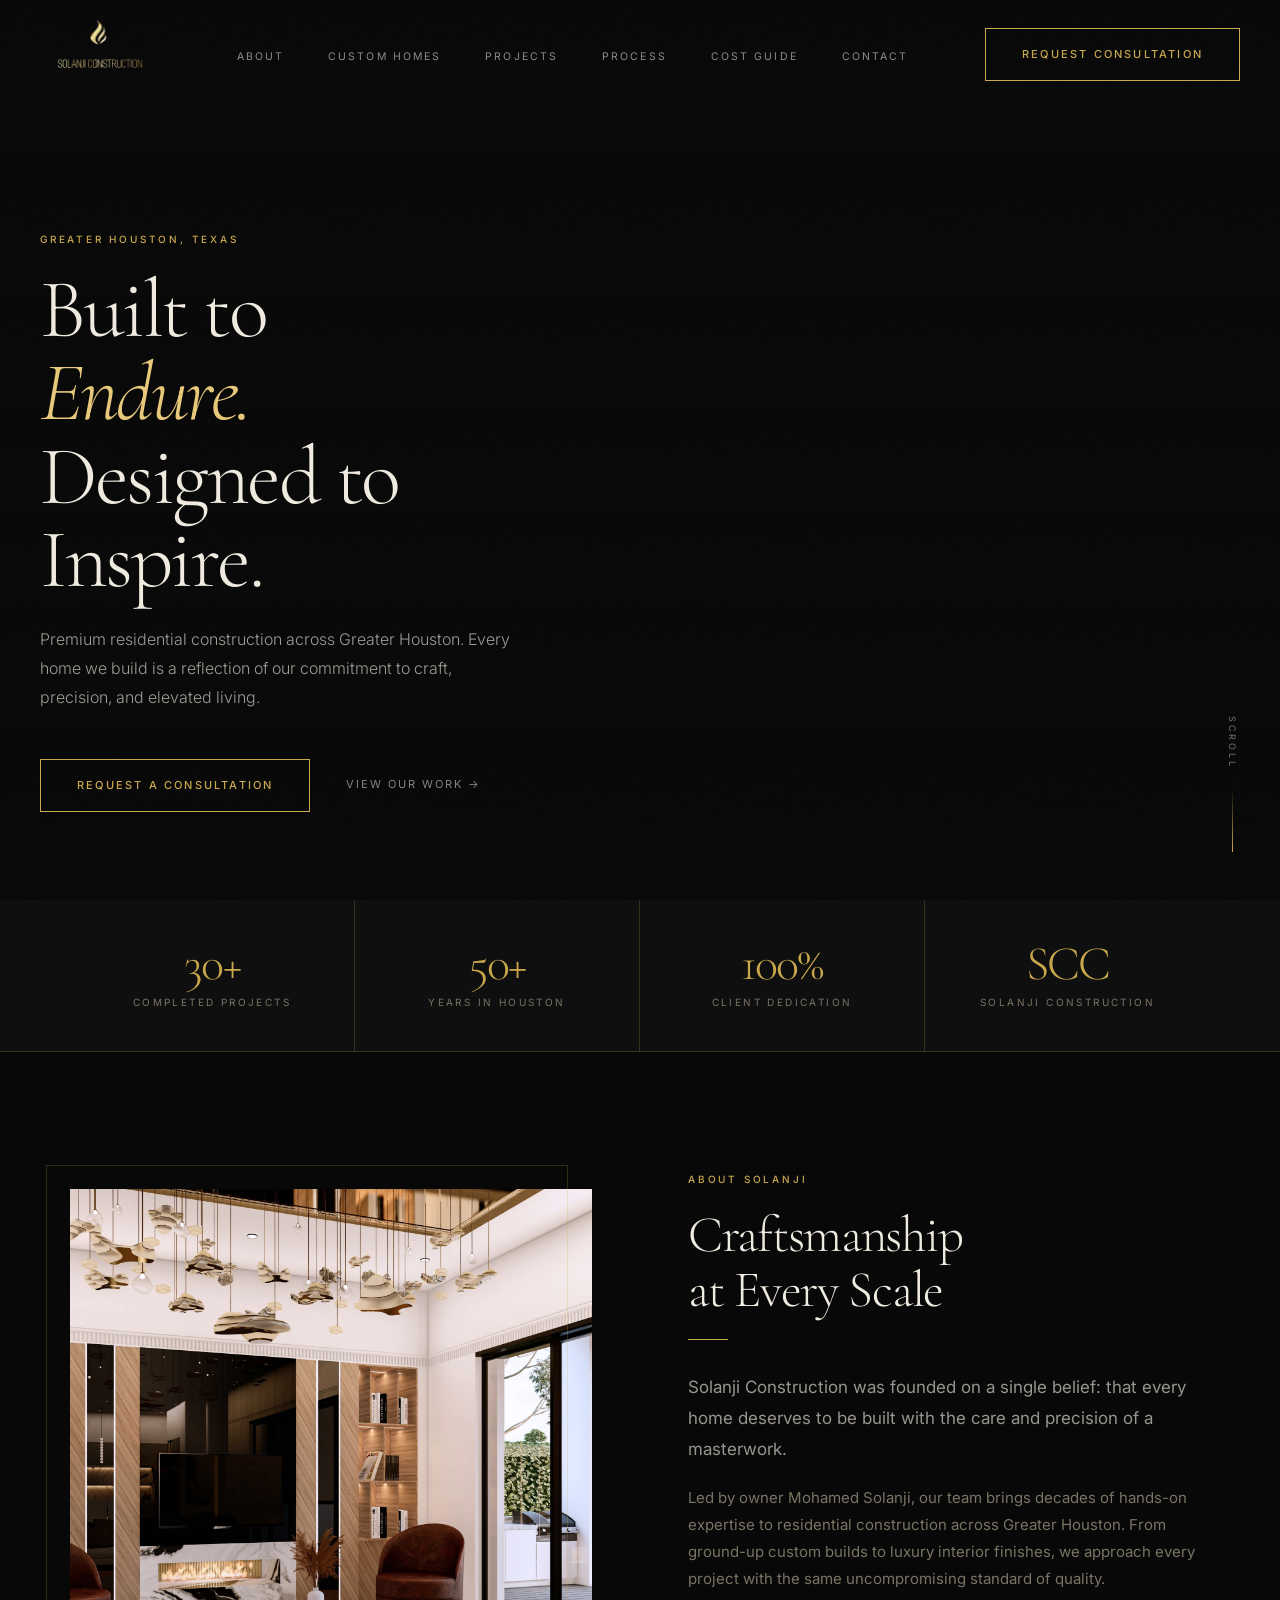
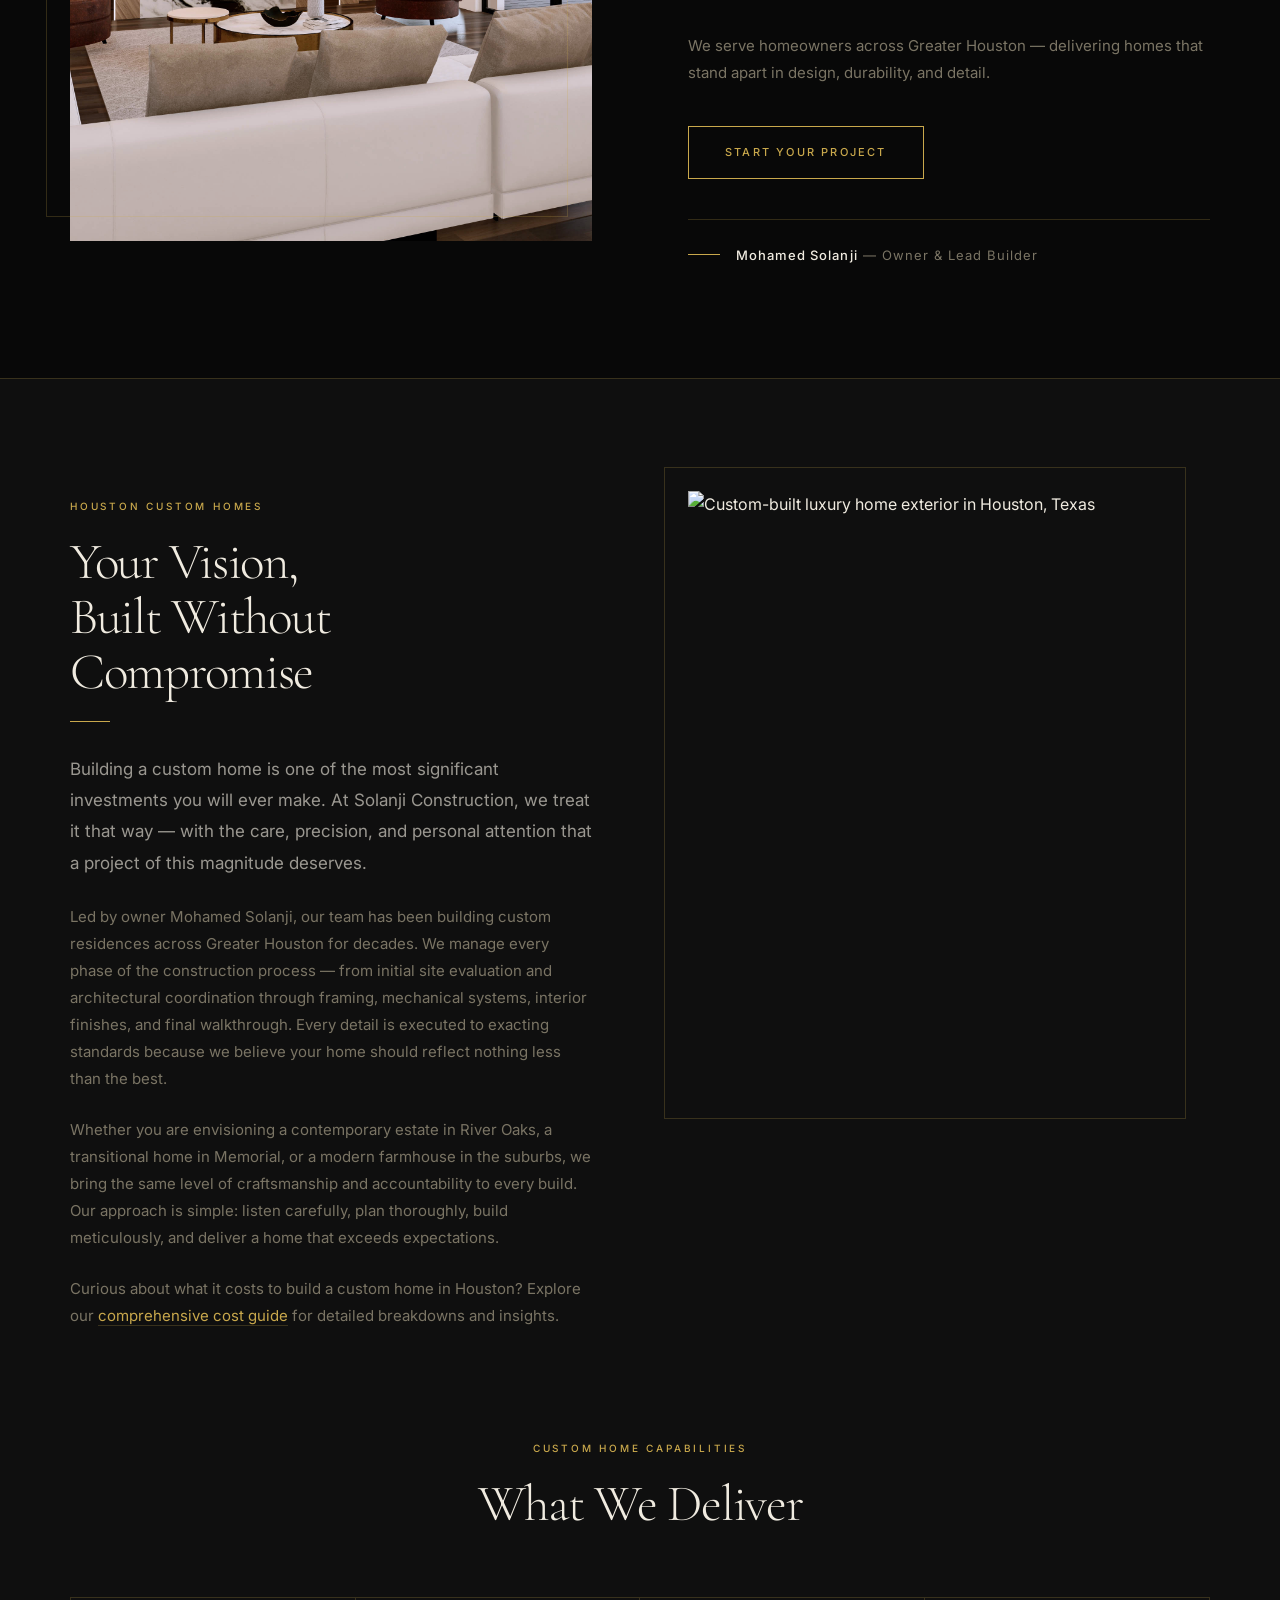
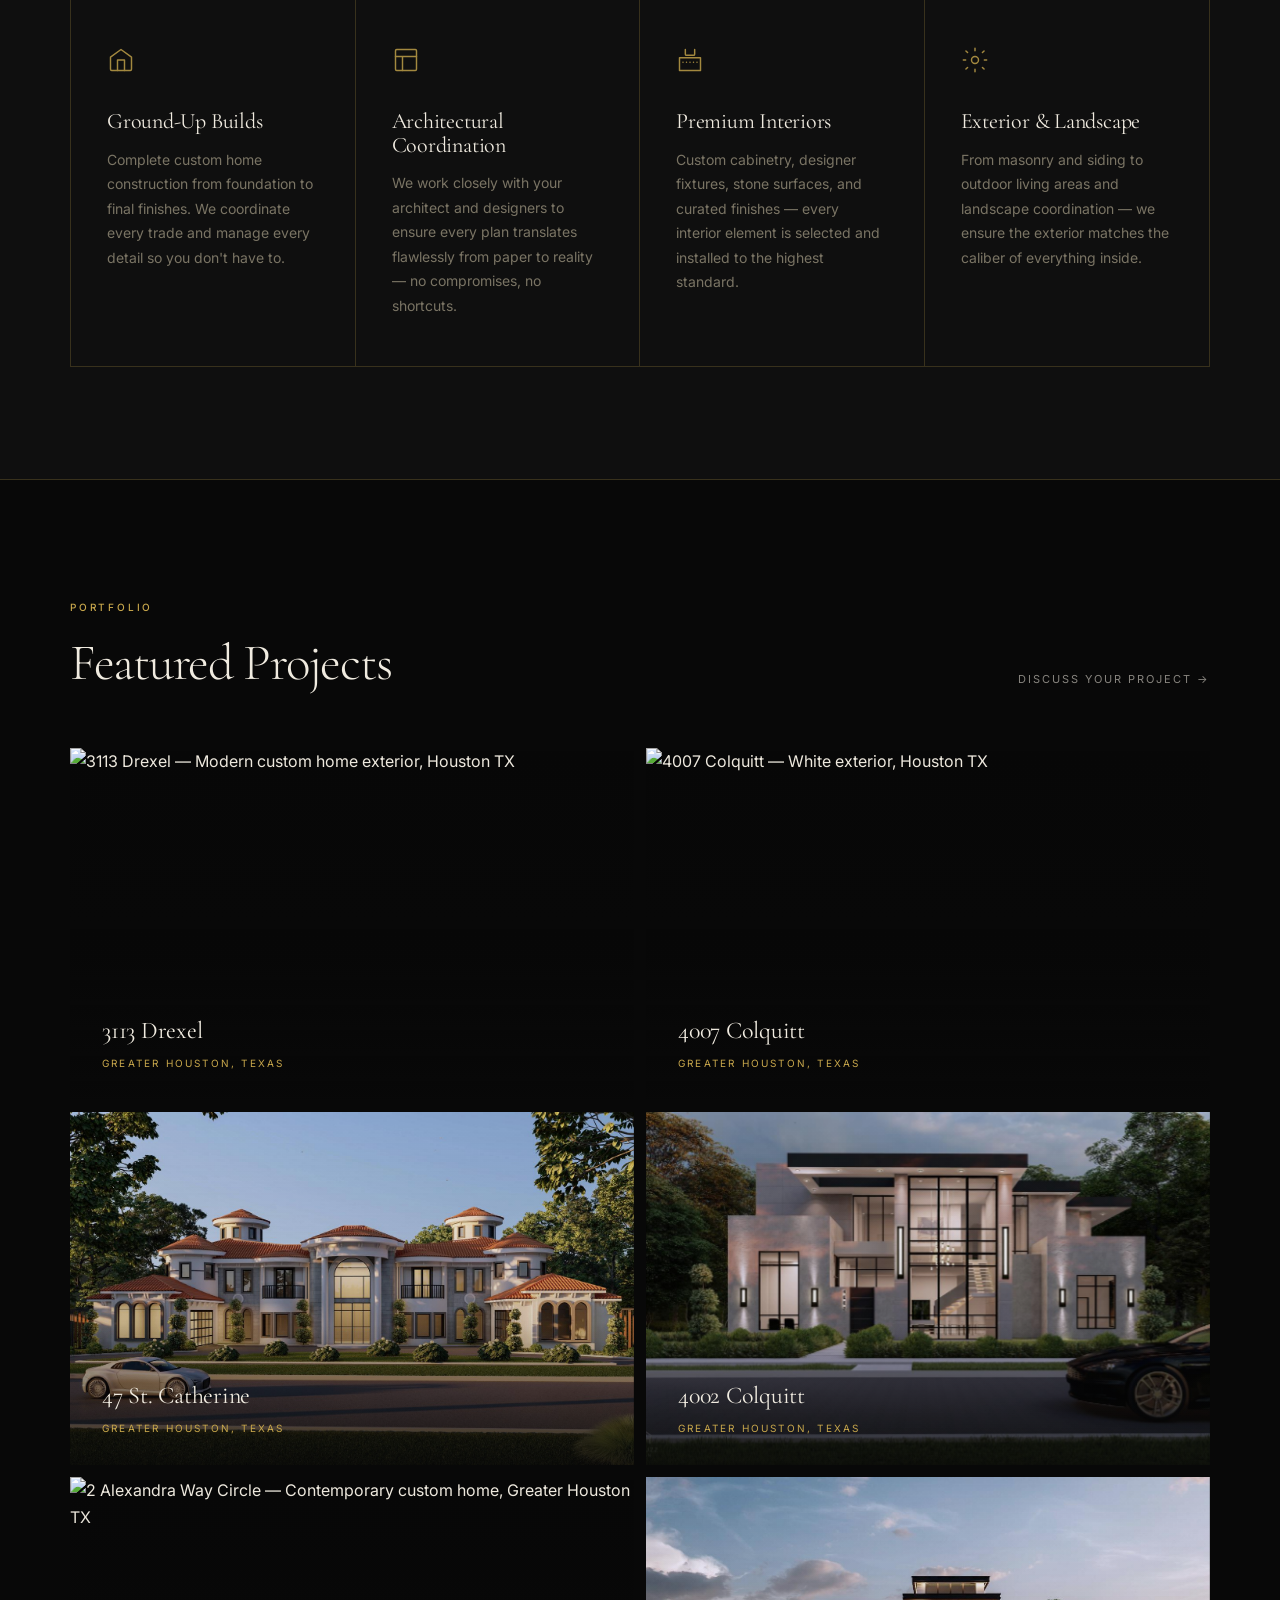
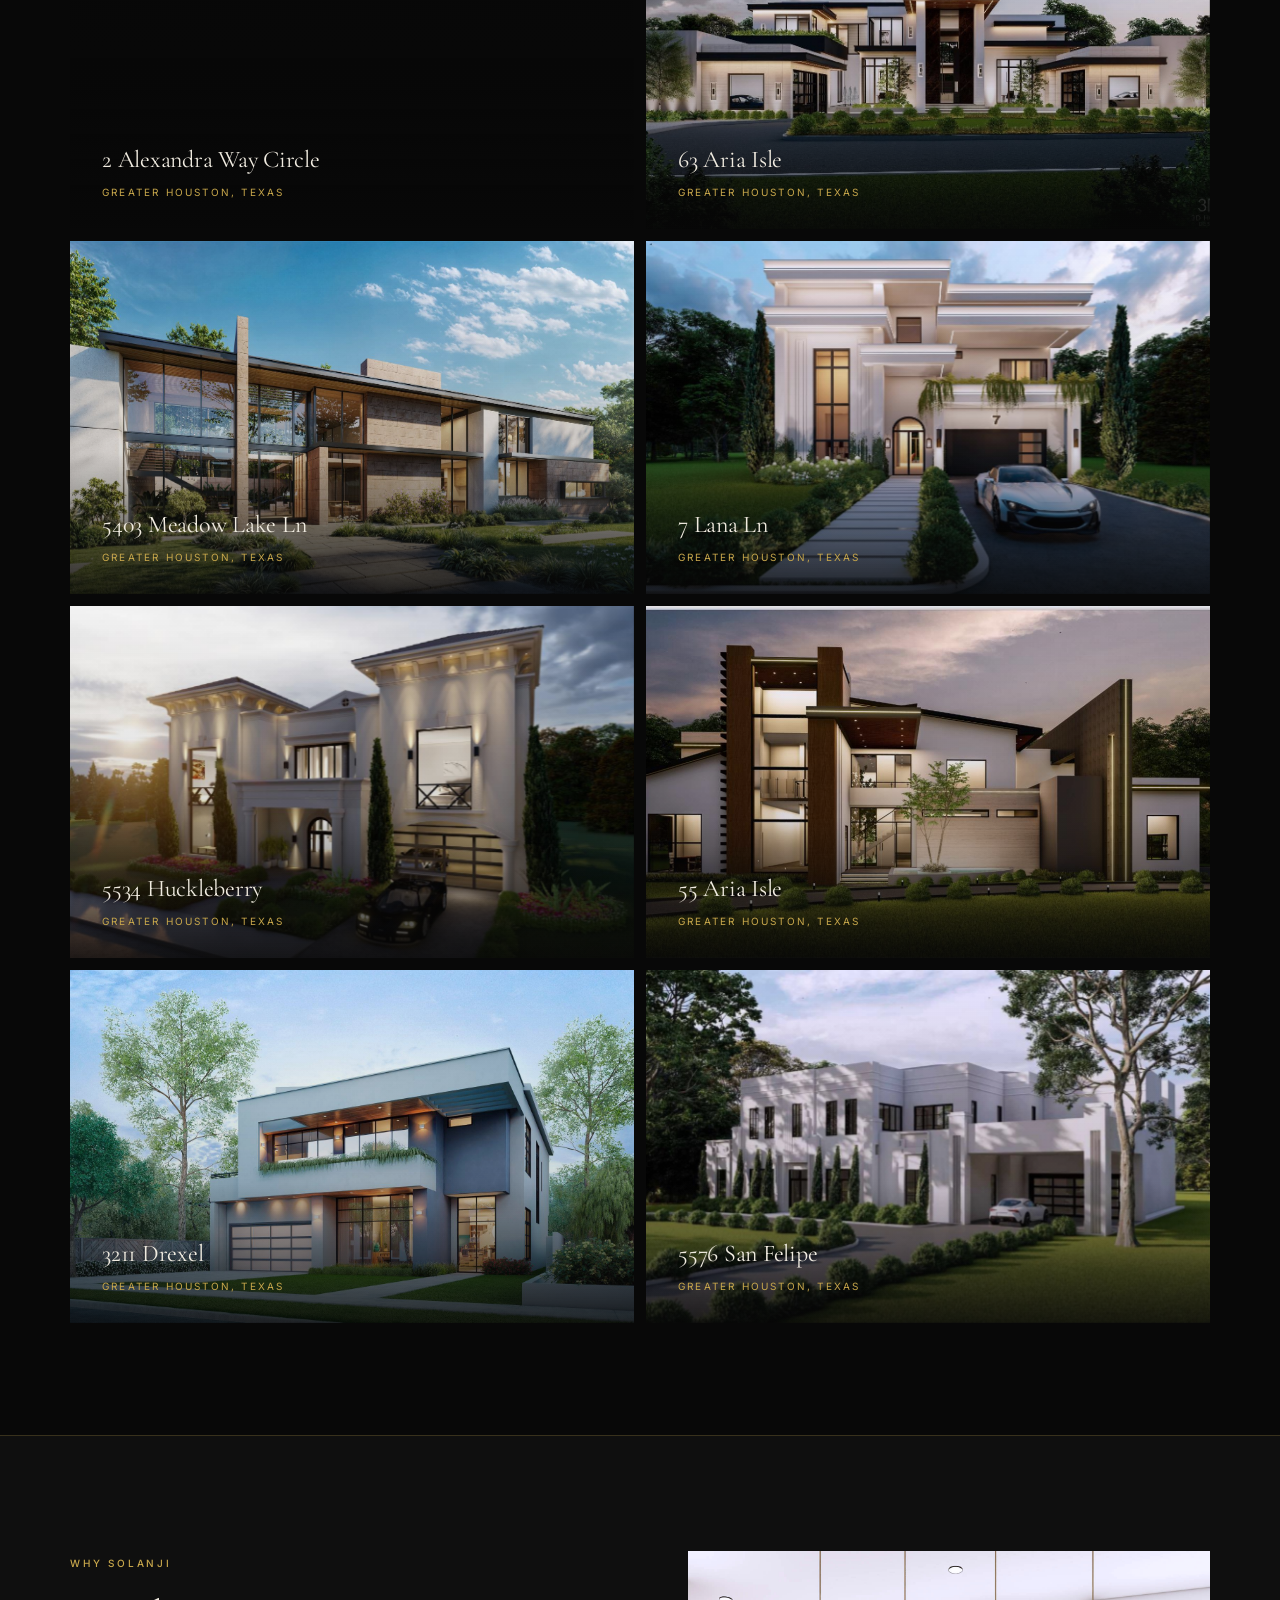
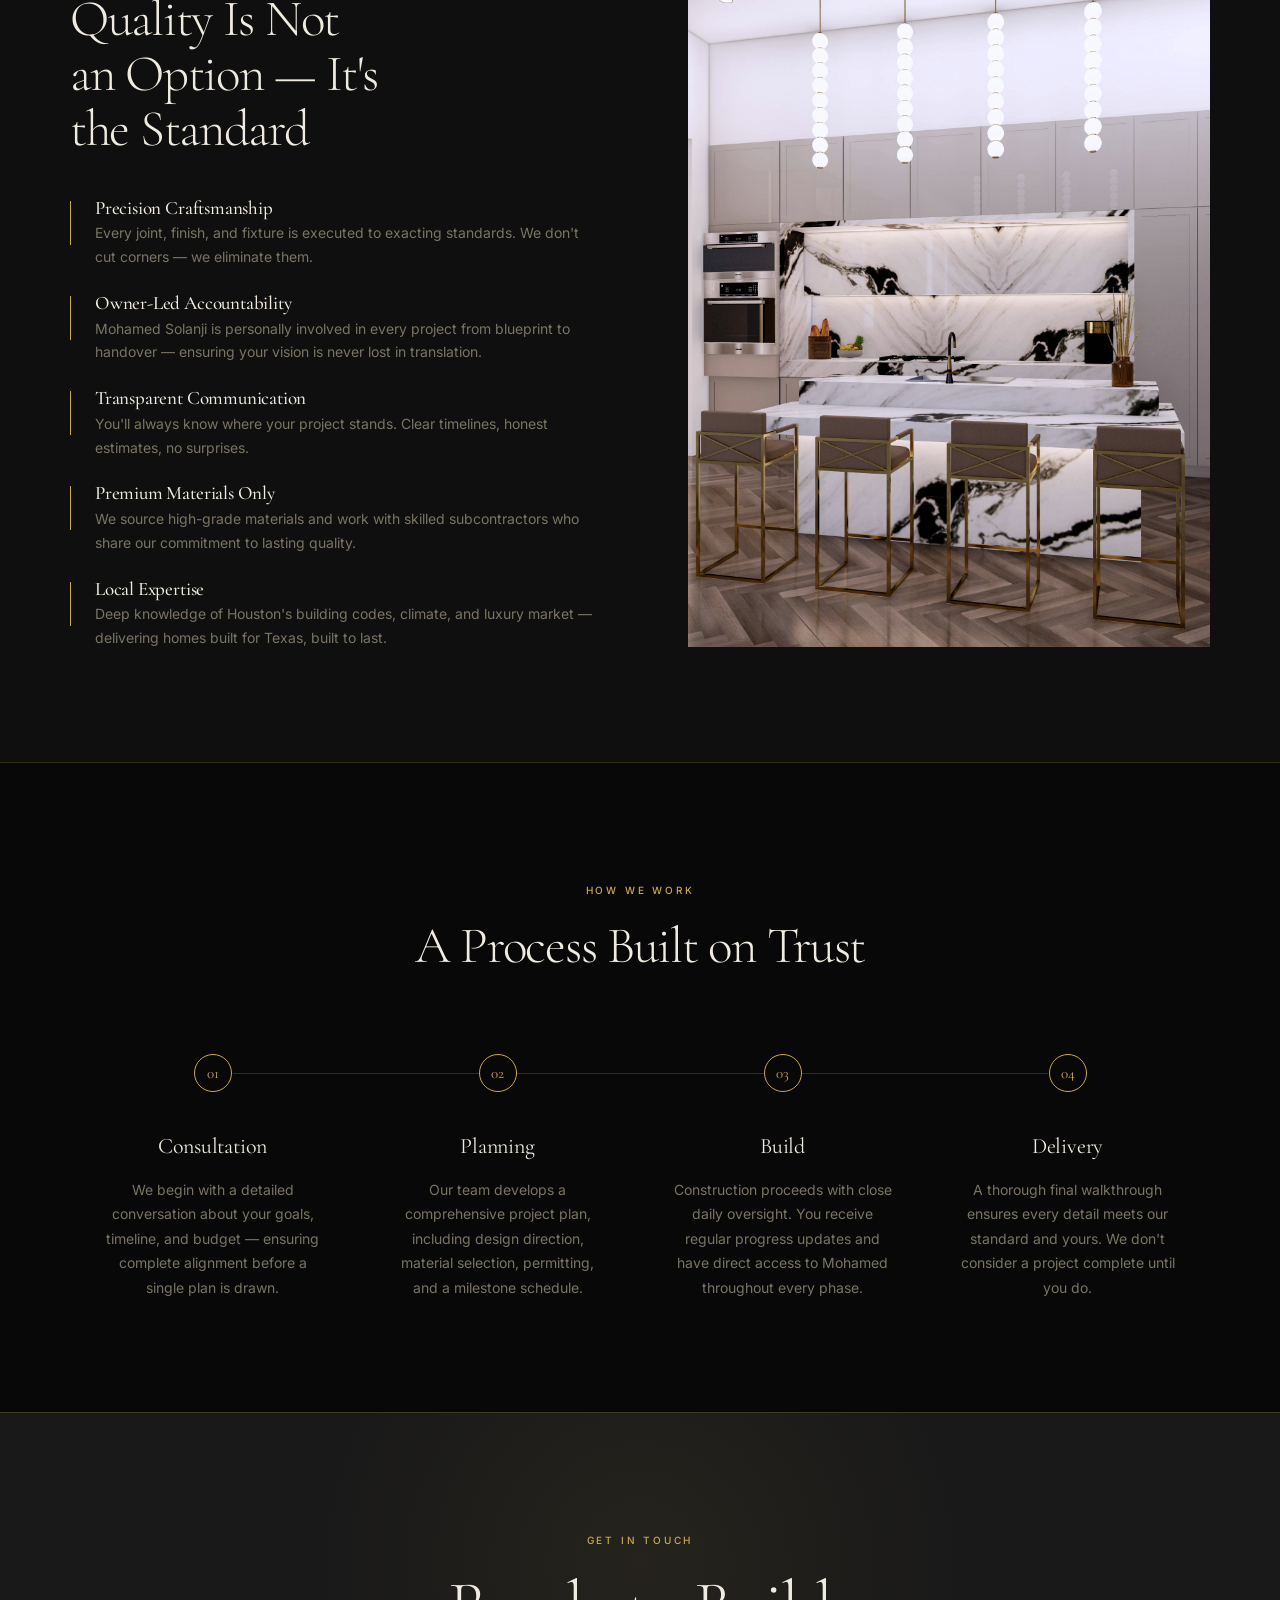
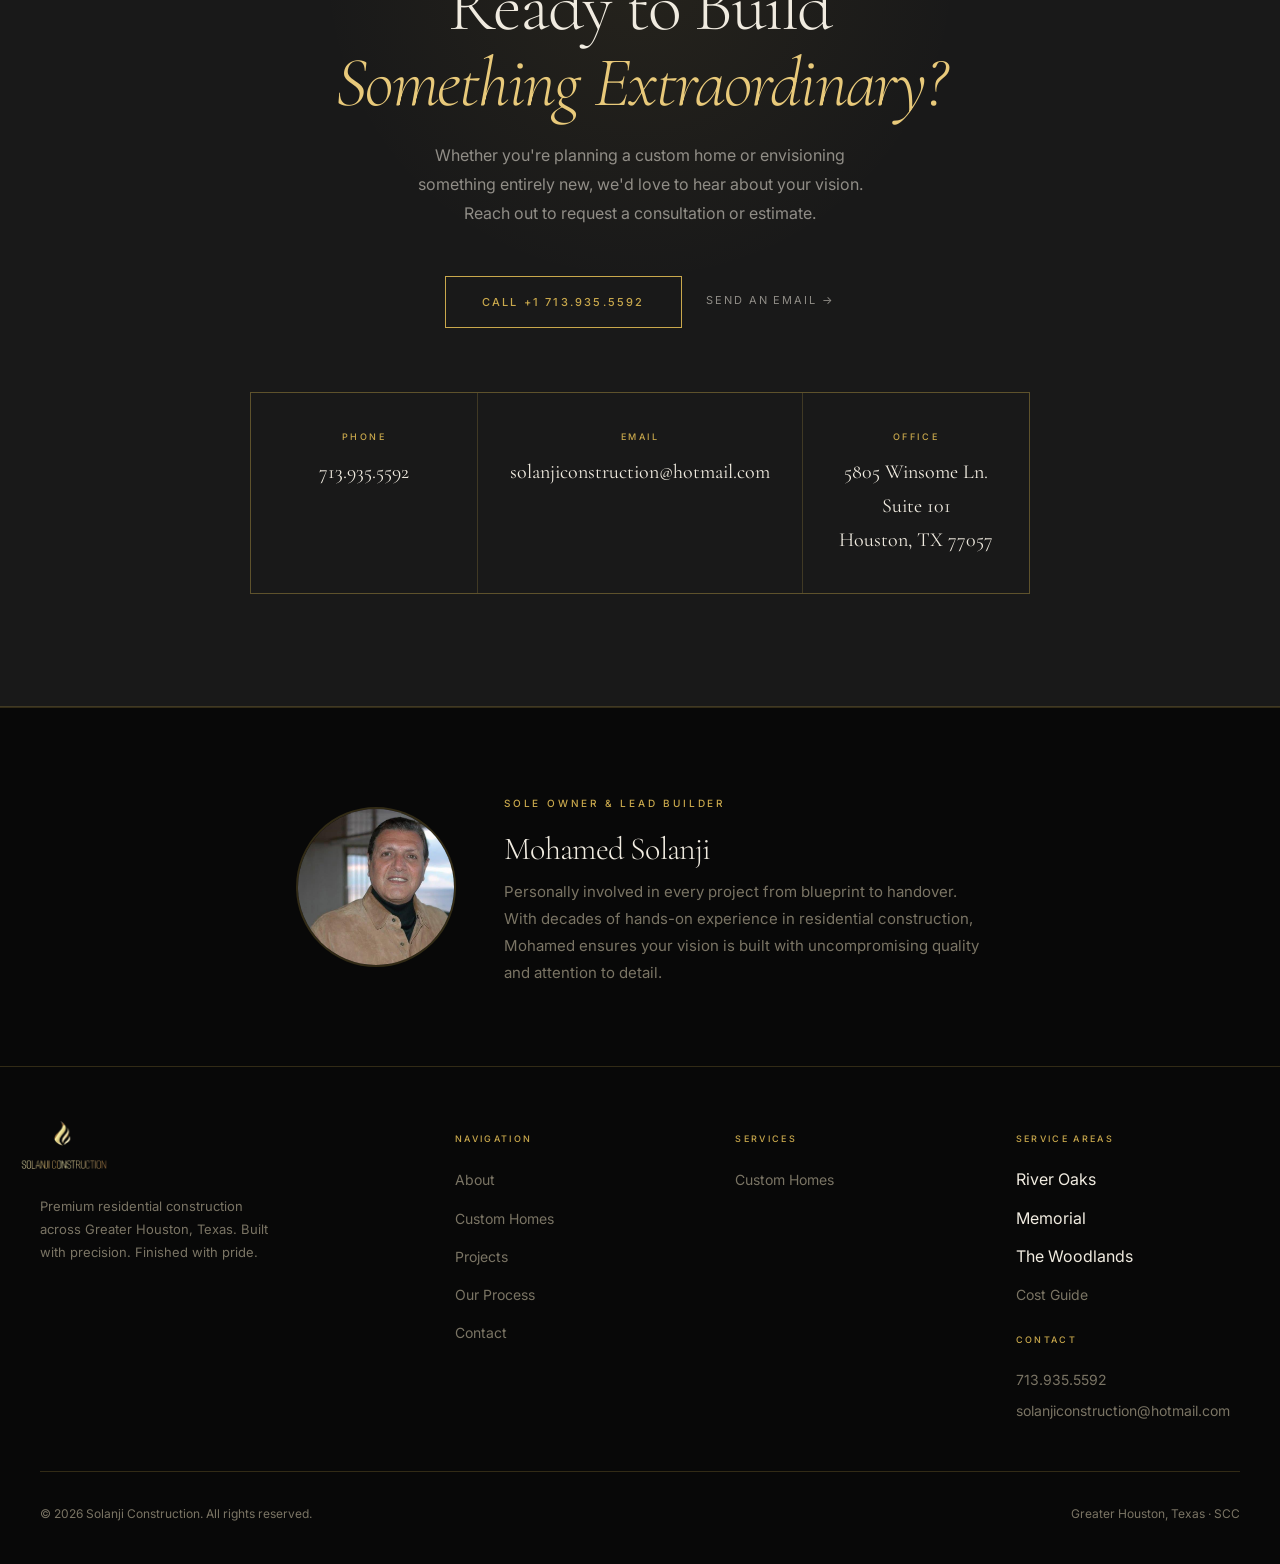
==== index.html @ 7e3bebee "Remove luxury construction and general contractor pages Deleted luxury-home-construction-houston.htm" ====
<!DOCTYPE html>
<html lang="en">
<head>
  <meta charset="UTF-8" />
  <meta name="viewport" content="width=device-width, initial-scale=1.0" />
  <title>Solanji Construction — Premium Residential Construction · Houston, TX</title>
  <meta name="description" content="Solanji Construction builds extraordinary homes across Greater Houston, Texas. Craftsmanship without compromise." />

  <!-- ===== FONTS ===== -->
  <link rel="preconnect" href="https://fonts.googleapis.com" />
  <link rel="preconnect" href="https://fonts.gstatic.com" crossorigin />
  <link href="https://fonts.googleapis.com/css2?family=Cormorant+Garamond:ital,wght@0,300;0,400;0,500;0,600;1,300;1,400;1,500&family=Inter:wght@300;400;500;600&display=swap" rel="stylesheet" />

  <!-- ===== TAILWIND CDN ===== -->
  <script src="https://cdn.tailwindcss.com"></script>

  <!-- ===== SHARED STYLES ===== -->
  <link rel="stylesheet" href="styles.css" />

  <style>
    .hero-bg { background-image: url('extracted_images/image2.jpg'); }
    .proj-dots {
      position: absolute;
      bottom: 0.75rem;
      left: 50%;
      transform: translateX(-50%);
      z-index: 3;
      display: flex;
      gap: 0.4rem;
      opacity: 0;
      transition: opacity 0.3s ease;
    }
    .project-card:hover .proj-dots { opacity: 1; }
    .proj-dots span {
      width: 6px;
      height: 6px;
      border-radius: 50%;
      background: rgba(255,255,255,0.3);
      transition: background 0.3s ease;
    }
    .proj-dots span.active {
      background: rgba(255,255,255,0.8);
    }
  </style>
</head>
<body>

  <!-- =====================================================
       MOBILE NAV OVERLAY
  ====================================================== -->
  <nav id="mobileNav" role="dialog" aria-label="Mobile navigation">
    <a href="#about"    onclick="closeMobile()">About</a>
    <a href="#custom-homes" onclick="closeMobile()">Custom Homes</a>
    <a href="#projects" onclick="closeMobile()">Projects</a>
    <a href="#process"  onclick="closeMobile()">Process</a>
    <a href="cost-to-build-home-houston.html" onclick="closeMobile()">Cost Guide</a>
    <a href="#contact"  onclick="closeMobile()" style="color:var(--gold)">Contact</a>
  </nav>

  <!-- =====================================================
       NAVBAR
  ====================================================== -->
  <header id="navbar" role="banner">
    <a href="#" class="nav-logo" aria-label="Solanji Construction — Home">
      <img src="transparentlogo.png" alt="Solanji Construction" />
    </a>
    <nav aria-label="Main navigation">
      <ul class="nav-links">
        <li><a href="#about">About</a></li>
        <li><a href="#custom-homes">Custom Homes</a></li>
        <li><a href="#projects">Projects</a></li>
        <li><a href="#process">Process</a></li>
        <li><a href="cost-to-build-home-houston.html">Cost Guide</a></li>
        <li><a href="#contact">Contact</a></li>
      </ul>
    </nav>
    <a href="#contact" class="btn-primary nav-cta-btn" aria-label="Request a consultation">
      <span>Request Consultation</span>
    </a>
    <button class="hamburger" id="hamburgerBtn" aria-label="Open menu" aria-expanded="false" aria-controls="mobileNav">
      <span></span><span></span><span></span>
    </button>
  </header>

  <main>

    <!-- ===================================================
         HERO
    =================================================== -->
    <section id="hero" aria-label="Hero">
      <div class="hero-bg" id="heroBg"></div>
      <div class="hero-overlay"></div>
      <div class="hero-color"></div>

      <div class="hero-content">
        <span class="section-label">Greater Houston, Texas</span>
        <h1>Built to<br /><em>Endure.</em><br />Designed to<br />Inspire.</h1>
        <p>Premium residential construction across Greater Houston. Every home we build is a reflection of our commitment to craft, precision, and elevated living.</p>
        <div class="hero-cta-row">
          <a href="#contact" class="btn-primary"><span>Request a Consultation</span></a>
          <a href="#projects" class="btn-ghost">View Our Work →</a>
        </div>
      </div>

      <div class="scroll-cue" aria-hidden="true">
        <span>Scroll</span>
        <div class="scroll-line"></div>
      </div>
    </section>

    <!-- ===================================================
         STATS BAR
    =================================================== -->
    <div id="stats" role="region" aria-label="Company at a glance">
      <div class="stats-inner section-wrap" style="padding:0 2.5rem;">
        <div class="stat-cell">
          <div class="stat-num">30+</div>
          <div class="stat-label">Completed Projects</div>
        </div>
        <div class="stat-cell">
          <div class="stat-num">50+</div>
          <div class="stat-label">Years in Houston</div>
        </div>
        <div class="stat-cell">
          <div class="stat-num">100%</div>
          <div class="stat-label">Client Dedication</div>
        </div>
        <div class="stat-cell">
          <div class="stat-num">SCC</div>
          <div class="stat-label">Solanji Construction</div>
        </div>
      </div>
    </div>

    <!-- ===================================================
         ABOUT
    =================================================== -->
    <section id="about">
      <div class="section-wrap">
        <div class="about-grid">

          <!-- Image -->
          <div class="about-image-wrap">
            <div class="about-image-frame" aria-hidden="true"></div>
            <img
              src="extracted_images/image9.jpg"
              alt="Luxury living room interior — 4002 Colquitt, Houston"
              loading="lazy"
            />
          </div>

          <!-- Text -->
          <div class="about-text">
            <span class="section-label">About Solanji</span>
            <h2>Craftsmanship<br />at Every Scale</h2>
            <div class="gold-rule"></div>
            <p class="lead">
              Solanji Construction was founded on a single belief: that every home deserves to be built with the care and precision of a masterwork.
            </p>
            <p class="body-copy">
              Led by owner Mohamed Solanji, our team brings decades of hands-on expertise to residential construction across Greater Houston. From ground-up custom builds to luxury interior finishes, we approach every project with the same uncompromising standard of quality.
            </p>
            <p class="body-copy">
              We serve homeowners across Greater Houston — delivering homes that stand apart in design, durability, and detail.
            </p>
            <a href="#contact" class="btn-primary"><span>Start Your Project</span></a>

            <div class="owner-tag" style="margin-top:2.5rem;">
              <div class="owner-line"></div>
              <p><strong>Mohamed Solanji</strong> — Owner &amp; Lead Builder</p>
            </div>
          </div>

        </div>
      </div>
    </section>

    <!-- ===================================================
         CUSTOM HOMES
    =================================================== -->
    <section id="custom-homes">
      <div class="section-wrap">
        <div class="intro-grid">
          <div class="intro-text">
            <span class="section-label">Houston Custom Homes</span>
            <h2>Your Vision,<br />Built Without<br />Compromise</h2>
            <div class="gold-rule"></div>
            <p class="lead">
              Building a custom home is one of the most significant investments you will ever make. At Solanji Construction, we treat it that way — with the care, precision, and personal attention that a project of this magnitude deserves.
            </p>
            <p class="body-copy">
              Led by owner Mohamed Solanji, our team has been building custom residences across Greater Houston for decades. We manage every phase of the construction process — from initial site evaluation and architectural coordination through framing, mechanical systems, interior finishes, and final walkthrough. Every detail is executed to exacting standards because we believe your home should reflect nothing less than the best.
            </p>
            <p class="body-copy">
              Whether you are envisioning a contemporary estate in River Oaks, a transitional home in Memorial, or a modern farmhouse in the suburbs, we bring the same level of craftsmanship and accountability to every build. Our approach is simple: listen carefully, plan thoroughly, build meticulously, and deliver a home that exceeds expectations.
            </p>
            <p class="body-copy">
              Curious about what it costs to build a custom home in Houston? Explore our <a href="cost-to-build-home-houston.html">comprehensive cost guide</a> for detailed breakdowns and insights.
            </p>
          </div>
          <div class="intro-image-wrap">
            <div class="about-image-frame" aria-hidden="true"></div>
            <img src="extracted_images/image.jpg" alt="Custom-built luxury home exterior in Houston, Texas" loading="lazy" />
          </div>
        </div>

        <div class="services-header" style="margin-top:5rem;">
          <span class="section-label">Custom Home Capabilities</span>
          <h2>What We Deliver</h2>
        </div>
        <div class="services-grid">
          <div class="service-card">
            <div class="service-icon" aria-hidden="true">
              <svg viewBox="0 0 24 24" stroke-width="1.25" stroke-linecap="round" stroke-linejoin="round">
                <path d="M3 9.5L12 3l9 6.5V20a1 1 0 0 1-1 1H4a1 1 0 0 1-1-1V9.5z"/>
                <path d="M9 21V12h6v9"/>
              </svg>
            </div>
            <h3>Ground-Up Builds</h3>
            <p>Complete custom home construction from foundation to final finishes. We coordinate every trade and manage every detail so you don't have to.</p>
          </div>
          <div class="service-card">
            <div class="service-icon" aria-hidden="true">
              <svg viewBox="0 0 24 24" stroke-width="1.25" stroke-linecap="round" stroke-linejoin="round">
                <rect x="3" y="3" width="18" height="18" rx="1"/>
                <path d="M3 9h18M9 21V9"/>
              </svg>
            </div>
            <h3>Architectural Coordination</h3>
            <p>We work closely with your architect and designers to ensure every plan translates flawlessly from paper to reality — no compromises, no shortcuts.</p>
          </div>
          <div class="service-card">
            <div class="service-icon" aria-hidden="true">
              <svg viewBox="0 0 24 24" stroke-width="1.25" stroke-linecap="round" stroke-linejoin="round">
                <path d="M8 3v4a1 1 0 0 0 1 1h6a1 1 0 0 0 1-1V3"/>
                <path d="M3 10h18v11H3z"/>
                <path d="M6 14h.01M9 14h.01M12 14h.01M15 14h.01M18 14h.01"/>
              </svg>
            </div>
            <h3>Premium Interiors</h3>
            <p>Custom cabinetry, designer fixtures, stone surfaces, and curated finishes — every interior element is selected and installed to the highest standard.</p>
          </div>
          <div class="service-card">
            <div class="service-icon" aria-hidden="true">
              <svg viewBox="0 0 24 24" stroke-width="1.25" stroke-linecap="round" stroke-linejoin="round">
                <circle cx="12" cy="12" r="3"/>
                <path d="M12 2v2M12 20v2M4.22 4.22l1.42 1.42M18.36 18.36l1.42 1.42M2 12h2M20 12h2M4.22 19.78l1.42-1.42M18.36 5.64l1.42-1.42"/>
              </svg>
            </div>
            <h3>Exterior &amp; Landscape</h3>
            <p>From masonry and siding to outdoor living areas and landscape coordination — we ensure the exterior matches the caliber of everything inside.</p>
          </div>
        </div>
      </div>
    </section>

    <!-- ===================================================
         FEATURED PROJECTS
    =================================================== -->
    <section id="projects">
      <div class="section-wrap">
        <div class="projects-header">
          <div>
            <span class="section-label">Portfolio</span>
            <h2>Featured Projects</h2>
          </div>
          <a href="#contact" class="btn-ghost">Discuss Your Project →</a>
        </div>

        <div class="projects-grid">

          <article class="project-card" tabindex="0" aria-label="3113 Drexel — Greater Houston, Texas">
            <img class="active" src="extracted_images/image2.jpg" alt="3113 Drexel — Modern custom home exterior, Houston TX" loading="lazy" />
            <div class="proj-overlay" aria-hidden="true"></div>
            <div class="proj-info">
              <div class="proj-name">3113 Drexel</div>
              <div class="proj-loc">Greater Houston, Texas</div>
            </div>
          </article>

          <article class="project-card" tabindex="0" aria-label="4007 Colquitt — Greater Houston, Texas">
            <img class="active" src="extracted_images/image.jpg" alt="4007 Colquitt — White exterior, Houston TX" loading="lazy" />
            <div class="proj-overlay" aria-hidden="true"></div>
            <div class="proj-info">
              <div class="proj-name">4007 Colquitt</div>
              <div class="proj-loc">Greater Houston, Texas</div>
            </div>
          </article>

          <article class="project-card" tabindex="0" aria-label="47 St. Catherine — Greater Houston, Texas">
            <img class="active" src="extracted_images/image4.png" alt="47 St. Catherine — Mediterranean estate exterior, Greater Houston TX" loading="lazy" />
            <div class="proj-overlay" aria-hidden="true"></div>
            <div class="proj-info">
              <div class="proj-name">47 St. Catherine</div>
              <div class="proj-loc">Greater Houston, Texas</div>
            </div>
          </article>

          <article class="project-card" tabindex="0" aria-label="4002 Colquitt — Greater Houston, Texas">
            <img class="active" src="extracted_images/colquitt_4002_exterior.jpg" alt="4002 Colquitt — Exterior, Houston TX" loading="lazy" />
            <img src="extracted_images/colquitt_4002_3.jpg" alt="4002 Colquitt — Rear patio, Houston TX" loading="lazy" />
            <img src="extracted_images/colquitt_4002_kitchen.jpg" alt="4002 Colquitt — Kitchen, Houston TX" loading="lazy" />
            <img src="extracted_images/colquitt_4002_living.jpg" alt="4002 Colquitt — Living room, Houston TX" loading="lazy" />
            <div class="proj-overlay" aria-hidden="true"></div>
            <div class="proj-info">
              <div class="proj-name">4002 Colquitt</div>
              <div class="proj-loc">Greater Houston, Texas</div>
            </div>
          </article>

          <article class="project-card" tabindex="0" aria-label="2 Alexandra Way Circle — Greater Houston, Texas">
            <img class="active" src="extracted_images/image5.png" alt="2 Alexandra Way Circle — Contemporary custom home, Greater Houston TX" loading="lazy" />
            <div class="proj-overlay" aria-hidden="true"></div>
            <div class="proj-info">
              <div class="proj-name">2 Alexandra Way Circle</div>
              <div class="proj-loc">Greater Houston, Texas</div>
            </div>
          </article>

          <article class="project-card" tabindex="0" aria-label="63 Aria Isle — Greater Houston, Texas">
            <img class="active" src="extracted_images/aria_isle_63_a.jpg" alt="63 Aria Isle — Front exterior, Greater Houston TX" loading="lazy" />
            <img src="extracted_images/aria_isle_63_b.jpg" alt="63 Aria Isle — Rear view, Greater Houston TX" loading="lazy" />
            <div class="proj-overlay" aria-hidden="true"></div>
            <div class="proj-info">
              <div class="proj-name">63 Aria Isle</div>
              <div class="proj-loc">Greater Houston, Texas</div>
            </div>
          </article>

          <article class="project-card" tabindex="0" aria-label="5403 Meadow Lake Ln — Greater Houston, Texas">
            <img class="active" src="extracted_images/image10.jpg" alt="5403 Meadow Lake Ln — Exterior, Houston TX" loading="lazy" />
            <img src="extracted_images/meadow_lake_4.jpg" alt="5403 Meadow Lake Ln — Front view, Houston TX" loading="lazy" />
            <div class="proj-overlay" aria-hidden="true"></div>
            <div class="proj-info">
              <div class="proj-name">5403 Meadow Lake Ln</div>
              <div class="proj-loc">Greater Houston, Texas</div>
            </div>
          </article>

          <article class="project-card" tabindex="0" aria-label="7 Lana Ln — Greater Houston, Texas">
            <img class="active" src="extracted_images/lana_ln.jpg" alt="7 Lana Ln — Front exterior, Greater Houston TX" loading="lazy" />
            <img src="extracted_images/lana_ln_2.jpg" alt="7 Lana Ln — Alternate view, Greater Houston TX" loading="lazy" />
            <div class="proj-overlay" aria-hidden="true"></div>
            <div class="proj-info">
              <div class="proj-name">7 Lana Ln</div>
              <div class="proj-loc">Greater Houston, Texas</div>
            </div>
          </article>

          <article class="project-card" tabindex="0" aria-label="5534 Huckleberry — Greater Houston, Texas">
            <img class="active" src="extracted_images/huckleberry.jpg" alt="5534 Huckleberry — Front exterior, Houston TX" loading="lazy" />
            <img src="extracted_images/huckleberry_2.jpg" alt="5534 Huckleberry — Rear pool, Houston TX" loading="lazy" />
            <div class="proj-overlay" aria-hidden="true"></div>
            <div class="proj-info">
              <div class="proj-name">5534 Huckleberry</div>
              <div class="proj-loc">Greater Houston, Texas</div>
            </div>
          </article>


          <article class="project-card" tabindex="0" aria-label="55 Aria Isle — Greater Houston, Texas">
            <img class="active" src="extracted_images/aria_isle_55.jpg" alt="55 Aria Isle — Custom home, Greater Houston TX" loading="lazy" />
            <div class="proj-overlay" aria-hidden="true"></div>
            <div class="proj-info">
              <div class="proj-name">55 Aria Isle</div>
              <div class="proj-loc">Greater Houston, Texas</div>
            </div>
          </article>

          <article class="project-card" tabindex="0" aria-label="3211 Drexel — Greater Houston, Texas">
            <img class="active" src="extracted_images/drexel_3211.jpg" alt="3211 Drexel — Custom home, Houston TX" loading="lazy" />
            <div class="proj-overlay" aria-hidden="true"></div>
            <div class="proj-info">
              <div class="proj-name">3211 Drexel</div>
              <div class="proj-loc">Greater Houston, Texas</div>
            </div>
          </article>

          <article class="project-card" tabindex="0" aria-label="5576 San Felipe — Greater Houston, Texas">
            <img class="active" src="extracted_images/san_felipe.jpg" alt="5576 San Felipe — Residential project, Houston TX" loading="lazy" />
            <div class="proj-overlay" aria-hidden="true"></div>
            <div class="proj-info">
              <div class="proj-name">5576 San Felipe</div>
              <div class="proj-loc">Greater Houston, Texas</div>
            </div>
          </article>


        </div>
      </div>
    </section>

    <!-- ===================================================
         WHY CHOOSE US
    =================================================== -->
    <section id="why">
      <div class="section-wrap">
        <div class="why-grid">

          <!-- Text -->
          <div class="why-text">
            <span class="section-label">Why Solanji</span>
            <h2>Quality Is Not<br />an Option — It's<br />the Standard</h2>
            <ul class="why-list">
              <li class="why-item">
                <div class="why-marker" aria-hidden="true"></div>
                <div class="why-item-text">
                  <h4>Precision Craftsmanship</h4>
                  <p>Every joint, finish, and fixture is executed to exacting standards. We don't cut corners — we eliminate them.</p>
                </div>
              </li>
              <li class="why-item">
                <div class="why-marker" aria-hidden="true"></div>
                <div class="why-item-text">
                  <h4>Owner-Led Accountability</h4>
                  <p>Mohamed Solanji is personally involved in every project from blueprint to handover — ensuring your vision is never lost in translation.</p>
                </div>
              </li>
              <li class="why-item">
                <div class="why-marker" aria-hidden="true"></div>
                <div class="why-item-text">
                  <h4>Transparent Communication</h4>
                  <p>You'll always know where your project stands. Clear timelines, honest estimates, no surprises.</p>
                </div>
              </li>
              <li class="why-item">
                <div class="why-marker" aria-hidden="true"></div>
                <div class="why-item-text">
                  <h4>Premium Materials Only</h4>
                  <p>We source high-grade materials and work with skilled subcontractors who share our commitment to lasting quality.</p>
                </div>
              </li>
              <li class="why-item">
                <div class="why-marker" aria-hidden="true"></div>
                <div class="why-item-text">
                  <h4>Local Expertise</h4>
                  <p>Deep knowledge of Houston's building codes, climate, and luxury market — delivering homes built for Texas, built to last.</p>
                </div>
              </li>
            </ul>
          </div>

          <!-- Image -->
          <div class="why-image">
            <div class="why-image-frame" aria-hidden="true"></div>
            <img
              src="extracted_images/image8.jpg"
              alt="Luxury kitchen with marble island — Solanji Construction"
              loading="lazy"
            />
          </div>

        </div>
      </div>
    </section>

    <!-- ===================================================
         PROCESS
    =================================================== -->
    <section id="process">
      <div class="section-wrap">
        <div class="process-header">
          <span class="section-label">How We Work</span>
          <h2>A Process Built on Trust</h2>
        </div>

        <div class="process-track">

          <div class="process-step">
            <div class="step-circle" aria-hidden="true">01</div>
            <div class="step-name">Consultation</div>
            <p class="step-copy">We begin with a detailed conversation about your goals, timeline, and budget — ensuring complete alignment before a single plan is drawn.</p>
          </div>

          <div class="process-step">
            <div class="step-circle" aria-hidden="true">02</div>
            <div class="step-name">Planning</div>
            <p class="step-copy">Our team develops a comprehensive project plan, including design direction, material selection, permitting, and a milestone schedule.</p>
          </div>

          <div class="process-step">
            <div class="step-circle" aria-hidden="true">03</div>
            <div class="step-name">Build</div>
            <p class="step-copy">Construction proceeds with close daily oversight. You receive regular progress updates and have direct access to Mohamed throughout every phase.</p>
          </div>

          <div class="process-step">
            <div class="step-circle" aria-hidden="true">04</div>
            <div class="step-name">Delivery</div>
            <p class="step-copy">A thorough final walkthrough ensures every detail meets our standard and yours. We don't consider a project complete until you do.</p>
          </div>

        </div>
      </div>
    </section>

    <!-- ===================================================
         CONTACT / CTA
    =================================================== -->
    <section id="contact">
      <div class="section-wrap">
        <div class="contact-inner">
          <span class="section-label">Get In Touch</span>
          <h2>Ready to Build<br /><em>Something Extraordinary?</em></h2>
          <p>Whether you're planning a custom home or envisioning something entirely new, we'd love to hear about your vision. Reach out to request a consultation or estimate.</p>
          <div class="cta-btn-row">
            <a href="tel:+17139355592" class="btn-primary"><span>Call +1 713.935.5592</span></a>
            <a href="mailto:solanjiconstruction@hotmail.com" class="btn-ghost">Send an Email →</a>
          </div>

          <div class="contact-cards" role="list">
            <div class="contact-card" role="listitem">
              <div class="contact-card-label">Phone</div>
              <div class="contact-card-val">
                <a href="tel:+17139355592">713.935.5592</a>
              </div>
            </div>
            <div class="contact-card" role="listitem">
              <div class="contact-card-label">Email</div>
              <div class="contact-card-val">
                <a href="mailto:solanjiconstruction@hotmail.com">solanjiconstruction@hotmail.com</a>
              </div>
            </div>
            <div class="contact-card" role="listitem">
              <div class="contact-card-label">Office</div>
              <div class="contact-card-val">5805 Winsome Ln. Suite 101<br />Houston, TX 77057</div>
            </div>
          </div>
        </div>
      </div>
    </section>

    <!-- ===================================================
         OWNER
    =================================================== -->
    <section id="owner" style="padding:5rem 0; border-top:1px solid var(--gold-border);">
      <div class="section-wrap">
        <div style="display:flex; align-items:center; justify-content:center; gap:3rem; flex-wrap:wrap;">
          <div style="flex-shrink:0;">
            <img
              src="extracted_images/owner.jpg"
              alt="Mohamed Solanji — Sole Owner &amp; Lead Builder"
              loading="lazy"
              style="width:160px; height:160px; object-fit:cover; border-radius:50%; border:2px solid var(--gold-border);"
            />
          </div>
          <div style="max-width:480px;">
            <span class="section-label">Sole Owner &amp; Lead Builder</span>
            <h3 style="font-family:'Cormorant Garamond',serif; font-size:2rem; font-weight:300; color:var(--text); margin-bottom:0.75rem; letter-spacing:-0.02em;">Mohamed Solanji</h3>
            <p style="font-size:0.9375rem; color:var(--text-muted); line-height:1.8;">Personally involved in every project from blueprint to handover. With decades of hands-on experience in residential construction, Mohamed ensures your vision is built with uncompromising quality and attention to detail.</p>
          </div>
        </div>
      </div>
    </section>

  </main>

  <!-- =====================================================
       FOOTER
  ====================================================== -->
  <footer role="contentinfo">
    <div class="footer-grid">

      <!-- Brand -->
      <div class="footer-brand">
        <img src="transparentlogo.png" alt="Solanji Construction" />
        <p>Premium residential construction across Greater Houston, Texas. Built with precision. Finished with pride.</p>
      </div>

      <!-- Navigation -->
      <div class="footer-col">
        <p class="footer-col-title">Navigation</p>
        <ul>
          <li><a href="#about">About</a></li>
          <li><a href="#custom-homes">Custom Homes</a></li>
          <li><a href="#projects">Projects</a></li>
          <li><a href="#process">Our Process</a></li>
          <li><a href="#contact">Contact</a></li>
        </ul>
      </div>

      <!-- Services -->
      <div class="footer-col">
        <p class="footer-col-title">Services</p>
        <ul>
          <li><a href="custom-home-builder-houston.html">Custom Homes</a></li>
        </ul>
      </div>

      <!-- Locations & Resources -->
      <div class="footer-col">
        <p class="footer-col-title">Service Areas</p>
        <ul>
          <li>River Oaks</li>
          <li>Memorial</li>
          <li>The Woodlands</li>
          <li><a href="cost-to-build-home-houston.html">Cost Guide</a></li>
        </ul>
        <p class="footer-col-title" style="margin-top:1.5rem;">Contact</p>
        <address>
          <p><a href="tel:+17139355592" style="color:var(--text-muted);text-decoration:none;">713.935.5592</a></p>
          <p style="margin-top:0.5rem;"><a href="mailto:solanjiconstruction@hotmail.com" style="color:var(--text-muted);text-decoration:none;">solanjiconstruction@hotmail.com</a></p>
        </address>
      </div>

    </div>

    <div class="footer-bottom">
      <p>&copy; 2026 Solanji Construction. All rights reserved.</p>
      <p>Greater Houston, Texas · SCC</p>
    </div>
  </footer>

  <!-- =====================================================
       JAVASCRIPT — Nav scroll, hamburger, hero animate
  ====================================================== -->
  <script>
    // ── Navbar scroll class ──────────────────────────────
    const navbar = document.getElementById('navbar');
    window.addEventListener('scroll', () => {
      navbar.classList.toggle('scrolled', window.scrollY > 60);
    }, { passive: true });

    // ── Hero image Ken Burns ─────────────────────────────
    const heroBg = document.getElementById('heroBg');
    requestAnimationFrame(() => {
      setTimeout(() => heroBg.classList.add('animate'), 100);
    });

    // ── Hamburger / Mobile Nav ───────────────────────────
    const btn       = document.getElementById('hamburgerBtn');
    const mobileNav = document.getElementById('mobileNav');
    let menuOpen    = false;

    function openMobile() {
      menuOpen = true;
      btn.classList.add('open');
      btn.setAttribute('aria-expanded', 'true');
      mobileNav.classList.add('open');
      document.body.style.overflow = 'hidden';
    }

    function closeMobile() {
      menuOpen = false;
      btn.classList.remove('open');
      btn.setAttribute('aria-expanded', 'false');
      mobileNav.classList.remove('open');
      document.body.style.overflow = '';
    }

    btn.addEventListener('click', () => menuOpen ? closeMobile() : openMobile());

    // Close on Escape
    document.addEventListener('keydown', e => {
      if (e.key === 'Escape' && menuOpen) closeMobile();
    });

    // ── Project card image slideshow (hover only) ───────
    document.querySelectorAll('.project-card').forEach(card => {
      const imgs = card.querySelectorAll('img');
      if (imgs.length < 2) return;

      // Build dots
      const dotsWrap = document.createElement('div');
      dotsWrap.className = 'proj-dots';
      dotsWrap.setAttribute('aria-hidden', 'true');
      for (let i = 0; i < imgs.length; i++) {
        const dot = document.createElement('span');
        if (i === 0) dot.classList.add('active');
        dotsWrap.appendChild(dot);
      }
      card.appendChild(dotsWrap);
      const dots = dotsWrap.querySelectorAll('span');

      let current = 0;
      let timer = null;

      function goTo(index) {
        imgs[current].classList.remove('active');
        dots[current].classList.remove('active');
        current = index;
        imgs[current].classList.add('active');
        dots[current].classList.add('active');
      }

      function advance() {
        goTo((current + 1) % imgs.length);
      }

      function startTimer() {
        clearInterval(timer);
        timer = setInterval(advance, 5000);
      }

      card.addEventListener('click', (e) => {
        e.preventDefault();
        advance();
        startTimer();
      });

      let firstHover = true;
      card.addEventListener('mouseenter', () => {
        if (firstHover) {
          advance();
          firstHover = false;
        }
        startTimer();
      });

      card.addEventListener('mouseleave', () => {
        clearInterval(timer);
        timer = null;
        goTo(0);
      });
    });
  </script>

</body>
</html>
---- styles.css ----
/* ========================================================
   SOLANJI CONSTRUCTION — SHARED STYLES
   ======================================================== */

/* ── DESIGN TOKENS ────────────────────────────────────── */
:root {
  --black:       #080808;
  --surface:     #0f0f0f;
  --elevated:    #191919;
  --card:        #161616;
  --gold:        #c9a84c;
  --gold-light:  #e8c97a;
  --gold-dim:    rgba(201, 168, 76, 0.12);
  --gold-border: rgba(201, 168, 76, 0.22);
  --text:        #f0ebe0;
  --text-mid:    rgba(240, 235, 224, 0.55);
  --text-muted:  #7a7464;
  --radius:      2px;
}

/* ── RESET & BASE ─────────────────────────────────────── */
*, *::before, *::after { box-sizing: border-box; margin: 0; padding: 0; }
html { scroll-behavior: smooth; }
body {
  background: var(--black);
  color: var(--text);
  font-family: 'Inter', sans-serif;
  font-size: 16px;
  line-height: 1.7;
  -webkit-font-smoothing: antialiased;
  -moz-osx-font-smoothing: grayscale;
  overflow-x: hidden;
}
img { display: block; max-width: 100%; }
a { color: inherit; }

/* ── TYPOGRAPHY ───────────────────────────────────────── */
h1, h2, h3, h4, h5 {
  font-family: 'Cormorant Garamond', serif;
  font-weight: 300;
  line-height: 1.08;
  letter-spacing: -0.025em;
}

/* ── NOISE TEXTURE ────────────────────────────────────── */
body::after {
  content: '';
  position: fixed;
  inset: 0;
  pointer-events: none;
  z-index: 9999;
  opacity: 0.028;
  background-image: url("data:image/svg+xml,%3Csvg xmlns='http://www.w3.org/2000/svg' width='300' height='300'%3E%3Cfilter id='n' x='0' y='0'%3E%3CfeTurbulence type='fractalNoise' baseFrequency='0.75' numOctaves='4' stitchTiles='stitch'/%3E%3C/filter%3E%3Crect width='300' height='300' filter='url(%23n)' opacity='1'/%3E%3C/svg%3E");
}

/* ── UTILITY ──────────────────────────────────────────── */
.section-label {
  display: inline-block;
  font-family: 'Inter', sans-serif;
  font-size: 0.625rem;
  font-weight: 500;
  letter-spacing: 0.28em;
  text-transform: uppercase;
  color: var(--gold);
  margin-bottom: 1.25rem;
}
.gold-rule {
  width: 40px;
  height: 1px;
  background: var(--gold);
  margin: 1.25rem 0 2rem;
}
.section-wrap { max-width: 1220px; margin: 0 auto; padding: 0 2.5rem; }

/* ── BUTTONS ──────────────────────────────────────────── */
.btn-primary {
  display: inline-flex;
  align-items: center;
  gap: 0.625rem;
  position: relative;
  overflow: hidden;
  border: 1px solid var(--gold);
  color: var(--gold);
  background: transparent;
  font-family: 'Inter', sans-serif;
  font-size: 0.6875rem;
  font-weight: 500;
  letter-spacing: 0.2em;
  text-transform: uppercase;
  padding: 1rem 2.25rem;
  text-decoration: none;
  cursor: pointer;
  transition: color 0.32s cubic-bezier(0.4, 0, 0.2, 1),
              box-shadow 0.32s cubic-bezier(0.4, 0, 0.2, 1);
}
.btn-primary::before {
  content: '';
  position: absolute;
  inset: 0;
  background: var(--gold);
  transform: translateX(-101%);
  transition: transform 0.38s cubic-bezier(0.77, 0, 0.175, 1);
  z-index: 0;
}
.btn-primary span { position: relative; z-index: 1; }
.btn-primary:hover::before { transform: translateX(0); }
.btn-primary:hover { color: var(--black); box-shadow: 0 12px 48px rgba(201,168,76,0.28); }
.btn-primary:active { transform: scale(0.985); }
.btn-primary:focus-visible { outline: 2px solid var(--gold); outline-offset: 4px; }

.btn-ghost {
  display: inline-flex;
  align-items: center;
  gap: 0.5rem;
  font-family: 'Inter', sans-serif;
  font-size: 0.6875rem;
  font-weight: 400;
  letter-spacing: 0.18em;
  text-transform: uppercase;
  color: var(--text-mid);
  text-decoration: none;
  border-bottom: 1px solid transparent;
  padding-bottom: 2px;
  transition: color 0.25s ease, border-color 0.25s ease;
}
.btn-ghost:hover { color: var(--gold); border-color: var(--gold); }
.btn-ghost:focus-visible { outline: 2px solid var(--gold); outline-offset: 4px; }

/* ── NAV ──────────────────────────────────────────────── */
#navbar {
  position: fixed;
  top: 0; left: 0; right: 0;
  z-index: 900;
  padding: 1.75rem 2.5rem;
  display: flex;
  align-items: center;
  justify-content: space-between;
  transition: background 0.4s ease, padding 0.35s ease, border-color 0.4s ease;
  border-bottom: 1px solid transparent;
}
#navbar.scrolled {
  background: rgba(8,8,8,0.92);
  backdrop-filter: blur(20px);
  -webkit-backdrop-filter: blur(20px);
  padding: 1.125rem 2.5rem;
  border-bottom-color: var(--gold-border);
}
.nav-logo img { height: 120px; width: auto; margin: -36px 0; }
.nav-links {
  display: flex;
  list-style: none;
  gap: 2.75rem;
  align-items: center;
}
.nav-links a {
  font-family: 'Inter', sans-serif;
  font-size: 0.6563rem;
  font-weight: 400;
  letter-spacing: 0.2em;
  text-transform: uppercase;
  color: rgba(240,235,224,0.58);
  text-decoration: none;
  transition: color 0.22s ease;
}
.nav-links a:hover { color: var(--gold); }
.nav-links a:focus-visible { outline: 2px solid var(--gold); outline-offset: 4px; }

/* ── Nav Dropdown ─────────────────────────────────────── */
.nav-dropdown { position: relative; }
.nav-dropdown > a { cursor: default; }
.nav-dropdown-menu {
  position: absolute;
  top: calc(100% + 0.75rem);
  left: 50%;
  transform: translateX(-50%) translateY(6px);
  min-width: 230px;
  background: rgba(8,8,8,0.96);
  backdrop-filter: blur(24px);
  -webkit-backdrop-filter: blur(24px);
  border: 1px solid var(--gold-border);
  padding: 0.625rem 0;
  opacity: 0;
  visibility: hidden;
  transition: opacity 0.25s ease, transform 0.25s ease, visibility 0.25s ease;
  z-index: 950;
}
.nav-dropdown:hover .nav-dropdown-menu {
  opacity: 1;
  visibility: visible;
  transform: translateX(-50%) translateY(0);
}
.nav-dropdown-menu::before {
  content: '';
  position: absolute;
  top: -0.75rem;
  left: 0;
  right: 0;
  height: 0.75rem;
}
.nav-dropdown-menu a {
  display: block;
  padding: 0.5rem 1.625rem;
  font-family: 'Inter', sans-serif;
  font-size: 0.625rem;
  font-weight: 400;
  letter-spacing: 0.18em;
  text-transform: uppercase;
  color: rgba(240,235,224,0.55);
  text-decoration: none;
  transition: color 0.2s ease, background 0.2s ease;
}
.nav-dropdown-menu a:hover {
  color: var(--gold);
  background: var(--gold-dim);
}

/* ── Hamburger ────────────────────────────────────────── */
.hamburger {
  display: none;
  flex-direction: column;
  gap: 5px;
  background: none;
  border: none;
  cursor: pointer;
  padding: 4px;
  z-index: 1001;
}
.hamburger span {
  display: block;
  width: 22px;
  height: 1px;
  background: var(--text);
  transition: transform 0.3s ease, opacity 0.3s ease;
}
.hamburger.open span:nth-child(1) { transform: translateY(6px) rotate(45deg); }
.hamburger.open span:nth-child(2) { opacity: 0; }
.hamburger.open span:nth-child(3) { transform: translateY(-6px) rotate(-45deg); }

/* ── Mobile Nav Overlay ───────────────────────────────── */
#mobileNav {
  display: none;
  position: fixed;
  inset: 0;
  background: var(--black);
  z-index: 800;
  flex-direction: column;
  align-items: center;
  justify-content: center;
  gap: 2.5rem;
  overflow-y: auto;
  padding: 6rem 2rem;
}
#mobileNav.open { display: flex; }
#mobileNav a {
  font-family: 'Cormorant Garamond', serif;
  font-size: 2.75rem;
  font-weight: 300;
  color: var(--text);
  text-decoration: none;
  letter-spacing: -0.02em;
  transition: color 0.22s ease, transform 0.22s ease;
}
#mobileNav a:hover { color: var(--gold); transform: translateX(8px); }
.mobile-sub-links {
  display: flex;
  flex-direction: column;
  align-items: center;
  gap: 1rem;
}
.mobile-sub-links a {
  font-size: 1.5rem !important;
  color: var(--text-mid) !important;
}

/* ── HERO (Homepage) ──────────────────────────────────── */
#hero {
  position: relative;
  height: 100svh;
  min-height: 680px;
  display: flex;
  align-items: flex-end;
  overflow: hidden;
}
.hero-bg {
  position: absolute;
  inset: 0;
  background-size: cover;
  background-position: center 25%;
  transform: scale(1.06);
  transition: transform 9s cubic-bezier(0.25, 0.46, 0.45, 0.94);
  will-change: transform;
}
.hero-bg.animate { transform: scale(1); }
.hero-overlay {
  position: absolute;
  inset: 0;
  background:
    linear-gradient(to top,
      rgba(8,8,8,0.98) 0%,
      rgba(8,8,8,0.85) 25%,
      rgba(8,8,8,0.55) 50%,
      rgba(8,8,8,0.30) 75%,
      rgba(8,8,8,0.15) 100%
    );
}
.hero-color {
  position: absolute;
  inset: 0;
  background: rgba(201,168,76,0.05);
  mix-blend-mode: multiply;
}
.hero-content {
  position: relative;
  z-index: 2;
  padding: 0 2.5rem 5.5rem;
  max-width: 820px;
}
.hero-content h1 {
  font-size: clamp(3rem, 6.5vw, 6rem);
  font-weight: 300;
  color: var(--text);
  margin-bottom: 1.5rem;
  letter-spacing: -0.03em;
  line-height: 1.0;
}
.hero-content h1 em {
  font-style: italic;
  color: var(--gold-light);
}
.hero-content p {
  font-size: 1rem;
  color: rgba(240,235,224,0.65);
  max-width: 480px;
  margin-bottom: 3rem;
  line-height: 1.8;
  font-weight: 300;
}
.hero-cta-row {
  display: flex;
  align-items: center;
  gap: 2.25rem;
  flex-wrap: wrap;
}
.scroll-cue {
  position: absolute;
  bottom: 3rem;
  right: 2.5rem;
  z-index: 2;
  display: flex;
  flex-direction: column;
  align-items: center;
  gap: 0.5rem;
}
.scroll-cue span {
  font-size: 0.5625rem;
  letter-spacing: 0.3em;
  text-transform: uppercase;
  color: var(--text-muted);
  writing-mode: vertical-rl;
  margin-bottom: 0.75rem;
}
.scroll-line {
  width: 1px;
  height: 64px;
  background: linear-gradient(to bottom, transparent, var(--gold));
  animation: linePulse 2.4s ease-in-out infinite;
}
@keyframes linePulse {
  0%,100% { opacity: 0.25; transform: scaleY(0.6); transform-origin: top; }
  50%      { opacity: 1;    transform: scaleY(1);   transform-origin: top; }
}

/* ── SUBPAGE HERO ─────────────────────────────────────── */
.subpage-hero {
  position: relative;
  min-height: 520px;
  display: flex;
  align-items: flex-end;
  overflow: hidden;
  padding-top: 6rem;
}
.subpage-hero .hero-bg {
  transform: scale(1.02);
}
.subpage-hero .hero-overlay {
  background:
    linear-gradient(to top,
      rgba(8,8,8,0.98) 0%,
      rgba(8,8,8,0.88) 30%,
      rgba(8,8,8,0.65) 60%,
      rgba(8,8,8,0.45) 100%
    );
}
.subpage-hero .hero-content {
  padding-bottom: 4rem;
}
.subpage-hero .hero-content h1 {
  font-size: clamp(2.5rem, 5.5vw, 4.75rem);
}

/* ── Breadcrumb ───────────────────────────────────────── */
.breadcrumb {
  display: flex;
  align-items: center;
  gap: 0.5rem;
  margin-bottom: 1.5rem;
  font-family: 'Inter', sans-serif;
  font-size: 0.625rem;
  font-weight: 400;
  letter-spacing: 0.18em;
  text-transform: uppercase;
}
.breadcrumb a {
  color: var(--text-muted);
  text-decoration: none;
  transition: color 0.22s ease;
}
.breadcrumb a:hover { color: var(--gold); }
.breadcrumb .sep { color: var(--gold); opacity: 0.4; }
.breadcrumb .current { color: var(--gold); }

/* ── STATS BAR ────────────────────────────────────────── */
#stats {
  background: var(--surface);
  border-bottom: 1px solid var(--gold-border);
}
.stats-inner {
  display: grid;
  grid-template-columns: repeat(4, 1fr);
}
.stat-cell {
  padding: 2.5rem 2rem;
  text-align: center;
  border-right: 1px solid var(--gold-border);
}
.stat-cell:last-child { border-right: none; }
.stat-num {
  font-family: 'Cormorant Garamond', serif;
  font-size: 3rem;
  font-weight: 300;
  color: var(--gold);
  letter-spacing: -0.04em;
  line-height: 1;
}
.stat-label {
  font-size: 0.625rem;
  font-weight: 400;
  letter-spacing: 0.24em;
  text-transform: uppercase;
  color: var(--text-muted);
  margin-top: 0.375rem;
}

/* ── ABOUT ────────────────────────────────────────────── */
#about, .about-section { padding: 7rem 0; }
.about-grid {
  display: grid;
  grid-template-columns: 1fr 1fr;
  gap: 6rem;
  align-items: center;
}
.about-image-wrap { position: relative; }
.about-image-wrap img {
  width: 100%;
  aspect-ratio: 4/5;
  object-fit: cover;
}
.about-image-frame {
  position: absolute;
  top: -1.5rem;
  left: -1.5rem;
  right: 1.5rem;
  bottom: 1.5rem;
  border: 1px solid var(--gold-border);
  pointer-events: none;
}
.about-text h2 {
  font-size: clamp(2.25rem, 4vw, 3.75rem);
  color: var(--text);
  margin-bottom: 0;
}
.about-text .lead {
  font-size: 1.0625rem;
  color: rgba(240,235,224,0.62);
  line-height: 1.85;
  margin-bottom: 1.125rem;
}
.about-text .body-copy {
  font-size: 0.9375rem;
  color: var(--text-muted);
  line-height: 1.8;
  margin-bottom: 2.5rem;
}
.owner-tag {
  display: flex;
  align-items: center;
  gap: 1rem;
  padding-top: 1.5rem;
  border-top: 1px solid var(--gold-border);
}
.owner-line { width: 32px; height: 1px; background: var(--gold); }
.owner-tag p {
  font-size: 0.8125rem;
  color: var(--text-muted);
  letter-spacing: 0.08em;
}
.owner-tag strong { color: var(--text); font-weight: 500; }

/* ── SERVICES ─────────────────────────────────────────── */
#services, #custom-homes, .services-section {
  padding: 7rem 0;
  background: var(--surface);
  border-top: 1px solid var(--gold-border);
  border-bottom: 1px solid var(--gold-border);
}
.services-header { text-align: center; margin-bottom: 4rem; }
.services-header h2 {
  font-size: clamp(2.25rem, 4vw, 3.75rem);
  color: var(--text);
}
.services-grid {
  display: grid;
  grid-template-columns: repeat(4, 1fr);
  border: 1px solid var(--gold-border);
  gap: 0;
}
.service-card {
  padding: 3rem 2.25rem;
  border-right: 1px solid var(--gold-border);
  transition: background 0.3s ease;
  cursor: default;
}
.service-card:last-child { border-right: none; }
.service-card:hover { background: var(--elevated); }
.service-icon { margin-bottom: 1.75rem; }
.service-icon svg {
  width: 28px;
  height: 28px;
  stroke: var(--gold);
  fill: none;
  opacity: 0.8;
}
.service-card h3 {
  font-size: 1.375rem;
  font-weight: 400;
  color: var(--text);
  margin-bottom: 0.875rem;
  letter-spacing: -0.01em;
}
.service-card p {
  font-size: 0.875rem;
  color: var(--text-muted);
  line-height: 1.75;
}
.service-card a {
  text-decoration: none;
}

/* ── FEATURED PROJECTS ────────────────────────────────── */
#projects, .projects-section { padding: 7rem 0; }
.projects-header {
  display: flex;
  justify-content: space-between;
  align-items: flex-end;
  margin-bottom: 3.5rem;
}
.projects-header h2 {
  font-size: clamp(2.25rem, 4vw, 3.75rem);
  color: var(--text);
}
.projects-grid {
  display: grid;
  grid-template-columns: repeat(2, 1fr);
  gap: 0.75rem;
}
.project-card {
  position: relative;
  overflow: hidden;
  aspect-ratio: 16/10;
  cursor: pointer;
}
.project-card img {
  position: absolute;
  inset: 0;
  width: 100%;
  height: 100%;
  object-fit: cover;
  object-position: center;
  opacity: 0;
  transition: opacity 1.2s ease, transform 0.65s cubic-bezier(0.33, 0, 0.1, 1);
  will-change: opacity, transform;
}
.project-card img.active { opacity: 1; }
.project-card:hover img.active { transform: scale(1.05); }
.proj-overlay {
  position: absolute;
  inset: 0;
  background: linear-gradient(to top, rgba(8,8,8,0.85) 0%, rgba(8,8,8,0.15) 40%, transparent 100%);
  transition: background 0.35s ease;
}
.project-card:hover .proj-overlay {
  background: linear-gradient(to top, rgba(8,8,8,0.9) 0%, rgba(8,8,8,0.2) 45%, rgba(201,168,76,0.04) 100%);
}
.proj-info {
  position: absolute;
  bottom: 0; left: 0; right: 0;
  padding: 1.75rem 2rem;
  z-index: 2;
}
.proj-name {
  font-family: 'Cormorant Garamond', serif;
  font-size: 1.5rem;
  font-weight: 400;
  color: var(--text);
  letter-spacing: -0.01em;
  margin-bottom: 0.2rem;
}
.proj-loc {
  font-size: 0.625rem;
  font-weight: 400;
  letter-spacing: 0.22em;
  text-transform: uppercase;
  color: var(--gold);
}

/* ── WHY CHOOSE US ────────────────────────────────────── */
#why, .why-section {
  padding: 7rem 0;
  background: var(--surface);
  border-top: 1px solid var(--gold-border);
}
.why-grid {
  display: grid;
  grid-template-columns: 1fr 1fr;
  gap: 6rem;
  align-items: center;
}
.why-text h2 {
  font-size: clamp(2.25rem, 4vw, 3.75rem);
  color: var(--text);
}
.why-list {
  list-style: none;
  display: flex;
  flex-direction: column;
  gap: 1.5rem;
  margin-top: 2.5rem;
}
.why-item {
  display: flex;
  gap: 1.5rem;
  align-items: flex-start;
}
.why-marker {
  flex-shrink: 0;
  width: 1px;
  height: 44px;
  background: var(--gold);
  margin-top: 3px;
}
.why-item-text h4 {
  font-family: 'Cormorant Garamond', serif;
  font-size: 1.1875rem;
  font-weight: 500;
  color: var(--text);
  margin-bottom: 0.2rem;
  letter-spacing: -0.01em;
}
.why-item-text p {
  font-size: 0.875rem;
  color: var(--text-muted);
  line-height: 1.7;
}
.why-image { position: relative; }
.why-image img {
  width: 100%;
  aspect-ratio: 3/4;
  object-fit: cover;
}
.why-image-frame {
  position: absolute;
  top: 1.5rem;
  left: 1.5rem;
  right: -1.5rem;
  bottom: -1.5rem;
  border: 1px solid var(--gold-border);
  pointer-events: none;
  z-index: -1;
}

/* ── PROCESS ──────────────────────────────────────────── */
#process, .process-section {
  padding: 7rem 0;
  border-top: 1px solid var(--gold-border);
}
.process-header { text-align: center; margin-bottom: 5rem; }
.process-header h2 {
  font-size: clamp(2.25rem, 4vw, 3.75rem);
  color: var(--text);
}
.process-track {
  display: grid;
  grid-template-columns: repeat(4, 1fr);
  position: relative;
}
.process-track::before {
  content: '';
  position: absolute;
  top: 1.1875rem;
  left: calc(12.5% + 1.25rem);
  right: calc(12.5% + 1.25rem);
  height: 1px;
  background: var(--gold-border);
}
.process-step { padding: 0 2rem; text-align: center; }
.step-circle {
  width: 2.375rem;
  height: 2.375rem;
  border: 1px solid var(--gold);
  border-radius: 50%;
  margin: 0 auto 2.25rem;
  display: flex;
  align-items: center;
  justify-content: center;
  font-family: 'Cormorant Garamond', serif;
  font-size: 0.9375rem;
  font-weight: 400;
  color: var(--gold);
  background: var(--black);
  position: relative;
  z-index: 1;
}
.step-name {
  font-family: 'Cormorant Garamond', serif;
  font-size: 1.375rem;
  font-weight: 400;
  color: var(--text);
  margin-bottom: 0.75rem;
  letter-spacing: -0.01em;
}
.step-copy {
  font-size: 0.875rem;
  color: var(--text-muted);
  line-height: 1.75;
}

/* ── CTA / CONTACT ────────────────────────────────────── */
#contact, .cta-section {
  padding: 7rem 0;
  background: var(--elevated);
  border-top: 1px solid var(--gold-border);
  border-bottom: 1px solid var(--gold-border);
  position: relative;
  overflow: hidden;
}
#contact::before, .cta-section::before {
  content: '';
  position: absolute;
  top: -200px;
  left: 50%;
  transform: translateX(-50%);
  width: 700px;
  height: 700px;
  background: radial-gradient(circle, rgba(201,168,76,0.07) 0%, transparent 65%);
  pointer-events: none;
}
.contact-inner {
  text-align: center;
  position: relative;
  z-index: 1;
}
.contact-inner h2 {
  font-size: clamp(2.75rem, 5.5vw, 5rem);
  color: var(--text);
  margin-bottom: 1.25rem;
}
.contact-inner h2 em {
  font-style: italic;
  color: var(--gold-light);
}
.contact-inner > p {
  font-size: 1rem;
  color: var(--text-mid);
  max-width: 480px;
  margin: 0 auto 3rem;
  line-height: 1.8;
}
.cta-btn-row {
  display: flex;
  align-items: center;
  justify-content: center;
  gap: 1.5rem;
  flex-wrap: wrap;
}
.contact-cards {
  display: grid;
  grid-template-columns: repeat(3, 1fr);
  gap: 1px;
  background: var(--gold-border);
  border: 1px solid var(--gold-border);
  max-width: 780px;
  margin: 4rem auto 0;
}
.contact-card {
  background: var(--elevated);
  padding: 2.25rem 2rem;
  text-align: center;
}
.contact-card-label {
  font-size: 0.5625rem;
  font-weight: 500;
  letter-spacing: 0.28em;
  text-transform: uppercase;
  color: var(--gold);
  margin-bottom: 0.625rem;
}
.contact-card-val {
  font-family: 'Cormorant Garamond', serif;
  font-size: 1.25rem;
  font-weight: 400;
  color: var(--text);
}
.contact-card-val a {
  text-decoration: none;
  color: inherit;
  transition: color 0.22s ease;
}
.contact-card-val a:hover { color: var(--gold); }
.contact-card-val a:focus-visible { outline: 2px solid var(--gold); outline-offset: 4px; }

/* ── FAQ SECTION ──────────────────────────────────────── */
.faq-section {
  padding: 7rem 0;
  background: var(--surface);
  border-top: 1px solid var(--gold-border);
}
.faq-header { text-align: center; margin-bottom: 4rem; }
.faq-header h2 {
  font-size: clamp(2.25rem, 4vw, 3.75rem);
  color: var(--text);
}
.faq-list {
  max-width: 780px;
  margin: 0 auto;
}
.faq-item {
  border-bottom: 1px solid var(--gold-border);
}
.faq-item:first-child {
  border-top: 1px solid var(--gold-border);
}
.faq-item summary {
  display: flex;
  align-items: center;
  justify-content: space-between;
  padding: 1.5rem 0;
  cursor: pointer;
  list-style: none;
  font-family: 'Cormorant Garamond', serif;
  font-size: 1.25rem;
  font-weight: 400;
  color: var(--text);
  letter-spacing: -0.01em;
  transition: color 0.22s ease;
}
.faq-item summary::-webkit-details-marker { display: none; }
.faq-item summary::after {
  content: '+';
  font-family: 'Inter', sans-serif;
  font-size: 1.25rem;
  font-weight: 200;
  color: var(--gold);
  flex-shrink: 0;
  margin-left: 1.5rem;
  transition: transform 0.3s ease;
}
.faq-item[open] summary::after {
  transform: rotate(45deg);
}
.faq-item summary:hover { color: var(--gold); }
.faq-answer {
  padding: 0 0 1.75rem;
  font-size: 0.9375rem;
  color: var(--text-muted);
  line-height: 1.8;
  max-width: 680px;
}
.faq-answer a {
  color: var(--gold);
  text-decoration: none;
  border-bottom: 1px solid var(--gold-border);
  transition: border-color 0.22s ease;
}
.faq-answer a:hover { border-color: var(--gold); }

/* ── INTRO / CONTENT SECTION ──────────────────────────── */
.intro-section {
  padding: 7rem 0;
}
.intro-grid {
  display: grid;
  grid-template-columns: 1fr 1fr;
  gap: 6rem;
  align-items: start;
}
.intro-text h2 {
  font-size: clamp(2.25rem, 4vw, 3.75rem);
  color: var(--text);
  margin-bottom: 0;
}
.intro-text .lead {
  font-size: 1.0625rem;
  color: rgba(240,235,224,0.62);
  line-height: 1.85;
  margin-bottom: 1.5rem;
}
.intro-text .body-copy {
  font-size: 0.9375rem;
  color: var(--text-muted);
  line-height: 1.8;
  margin-bottom: 1.5rem;
}
.intro-text .body-copy a {
  color: var(--gold);
  text-decoration: none;
  border-bottom: 1px solid var(--gold-border);
  transition: border-color 0.22s ease;
}
.intro-text .body-copy a:hover { border-color: var(--gold); }
.intro-image-wrap { position: relative; }
.intro-image-wrap img {
  width: 100%;
  aspect-ratio: 4/5;
  object-fit: cover;
}

/* ── BLOG / LONG-FORM CONTENT ─────────────────────────── */
.blog-section {
  padding: 7rem 0;
}
.blog-content {
  max-width: 780px;
  margin: 0 auto;
}
.blog-content h2 {
  font-size: clamp(1.75rem, 3vw, 2.5rem);
  color: var(--text);
  margin: 3.5rem 0 1.25rem;
}
.blog-content h3 {
  font-size: clamp(1.25rem, 2.5vw, 1.75rem);
  color: var(--text);
  margin: 2.75rem 0 1rem;
  font-weight: 400;
}
.blog-content p {
  font-size: 0.9375rem;
  color: var(--text-muted);
  line-height: 1.9;
  margin-bottom: 1.5rem;
}
.blog-content ul, .blog-content ol {
  padding-left: 1.25rem;
  margin-bottom: 1.5rem;
}
.blog-content li {
  font-size: 0.9375rem;
  color: var(--text-muted);
  line-height: 1.9;
  margin-bottom: 0.5rem;
}
.blog-content a {
  color: var(--gold);
  text-decoration: none;
  border-bottom: 1px solid var(--gold-border);
  transition: border-color 0.22s ease;
}
.blog-content a:hover { border-color: var(--gold); }
.blog-content strong { color: var(--text); font-weight: 500; }
.blog-content blockquote {
  border-left: 2px solid var(--gold);
  padding: 1.25rem 1.75rem;
  margin: 2rem 0;
  background: var(--gold-dim);
}
.blog-content blockquote p {
  color: rgba(240,235,224,0.7);
  margin-bottom: 0;
}
.cost-table {
  width: 100%;
  border-collapse: collapse;
  margin: 2rem 0;
  border: 1px solid var(--gold-border);
}
.cost-table th {
  background: var(--elevated);
  font-family: 'Inter', sans-serif;
  font-size: 0.625rem;
  font-weight: 500;
  letter-spacing: 0.22em;
  text-transform: uppercase;
  color: var(--gold);
  padding: 1rem 1.25rem;
  text-align: left;
  border-bottom: 1px solid var(--gold-border);
}
.cost-table td {
  font-size: 0.9375rem;
  color: var(--text-muted);
  padding: 0.875rem 1.25rem;
  border-bottom: 1px solid var(--gold-border);
}
.cost-table tr:last-child td { border-bottom: none; }
.cost-table tr:hover td { background: var(--gold-dim); }

/* ── FOOTER ───────────────────────────────────────────── */
footer {
  background: var(--black);
  border-top: 1px solid var(--gold-border);
  padding: 4rem 2.5rem 2.5rem;
}
.footer-grid {
  max-width: 1220px;
  margin: 0 auto;
  display: grid;
  grid-template-columns: 1.6fr 1fr 1fr 1fr;
  gap: 3.5rem;
  padding-bottom: 3rem;
  border-bottom: 1px solid var(--gold-border);
}
.footer-brand img { height: 120px; margin: -36px 0 -20px -36px; }
.footer-brand p {
  font-size: 0.8125rem;
  color: var(--text-muted);
  max-width: 240px;
  line-height: 1.75;
}
.footer-col-title {
  font-family: 'Inter', sans-serif;
  font-size: 0.5625rem;
  font-weight: 500;
  letter-spacing: 0.26em;
  text-transform: uppercase;
  color: var(--gold);
  margin-bottom: 1.25rem;
}
.footer-col ul {
  list-style: none;
  display: flex;
  flex-direction: column;
  gap: 0.6875rem;
}
.footer-col ul a {
  font-size: 0.875rem;
  color: var(--text-muted);
  text-decoration: none;
  transition: color 0.22s ease;
}
.footer-col ul a:hover { color: var(--text); }
.footer-col ul a:focus-visible { outline: 2px solid var(--gold); outline-offset: 4px; }
.footer-col address { font-style: normal; }
.footer-col address p {
  font-size: 0.875rem;
  color: var(--text-muted);
  line-height: 1.7;
}
.footer-bottom {
  max-width: 1220px;
  margin: 2rem auto 0;
  display: flex;
  justify-content: space-between;
  align-items: center;
  flex-wrap: wrap;
  gap: 0.75rem;
}
.footer-bottom p {
  font-size: 0.75rem;
  color: var(--text-muted);
}
.footer-bottom a {
  color: var(--text-muted);
  text-decoration: none;
  transition: color 0.22s ease;
}
.footer-bottom a:hover { color: var(--gold); }

/* ── RESPONSIVE ───────────────────────────────────────── */
@media (max-width: 1100px) {
  .services-grid { grid-template-columns: repeat(2, 1fr); }
  .footer-grid { grid-template-columns: 1fr 1fr; gap: 2.5rem; }
}

@media (max-width: 900px) {
  .about-grid, .intro-grid { grid-template-columns: 1fr; gap: 3rem; }
  .about-image-wrap, .intro-image-wrap { order: -1; }
  .why-grid    { grid-template-columns: 1fr; gap: 3rem; }
  .why-image   { order: -1; }
  .process-track { grid-template-columns: repeat(2, 1fr); gap: 3rem 1.5rem; }
  .process-track::before { display: none; }
  .stats-inner { grid-template-columns: repeat(2, 1fr); }
  .stat-cell:nth-child(2) { border-right: none; }
  .contact-cards { grid-template-columns: 1fr; }
}

@media (max-width: 768px) {
  .nav-links, .nav-cta-btn { display: none; }
  .hamburger { display: flex; }
  .projects-grid { grid-template-columns: 1fr; }
  .scroll-cue { display: none; }
  #about, #services, #custom-homes, #projects, #why, #process, #contact,
  .about-section, .services-section, .projects-section, .why-section,
  .process-section, .cta-section, .faq-section, .intro-section,
  .blog-section { padding: 5rem 0; }
}

@media (max-width: 540px) {
  .section-wrap { padding: 0 1.25rem; }
  footer { padding: 3rem 1.25rem 2rem; }
  #navbar { padding: 1.25rem 1.25rem; }
  #navbar.scrolled { padding: 1rem 1.25rem; }
  .hero-content { padding: 0 1.25rem 3.5rem; }
  .scroll-cue { display: none; }
  .process-track { grid-template-columns: 1fr; }
  .footer-grid { grid-template-columns: 1fr; }
  .services-grid { grid-template-columns: 1fr; }
  .stats-inner { grid-template-columns: 1fr; }
  .stat-cell { border-right: none; border-bottom: 1px solid var(--gold-border); }
  .stat-cell:last-child { border-bottom: none; }
  .projects-header { flex-direction: column; align-items: flex-start; gap: 1rem; }
  .subpage-hero { min-height: 420px; }
}
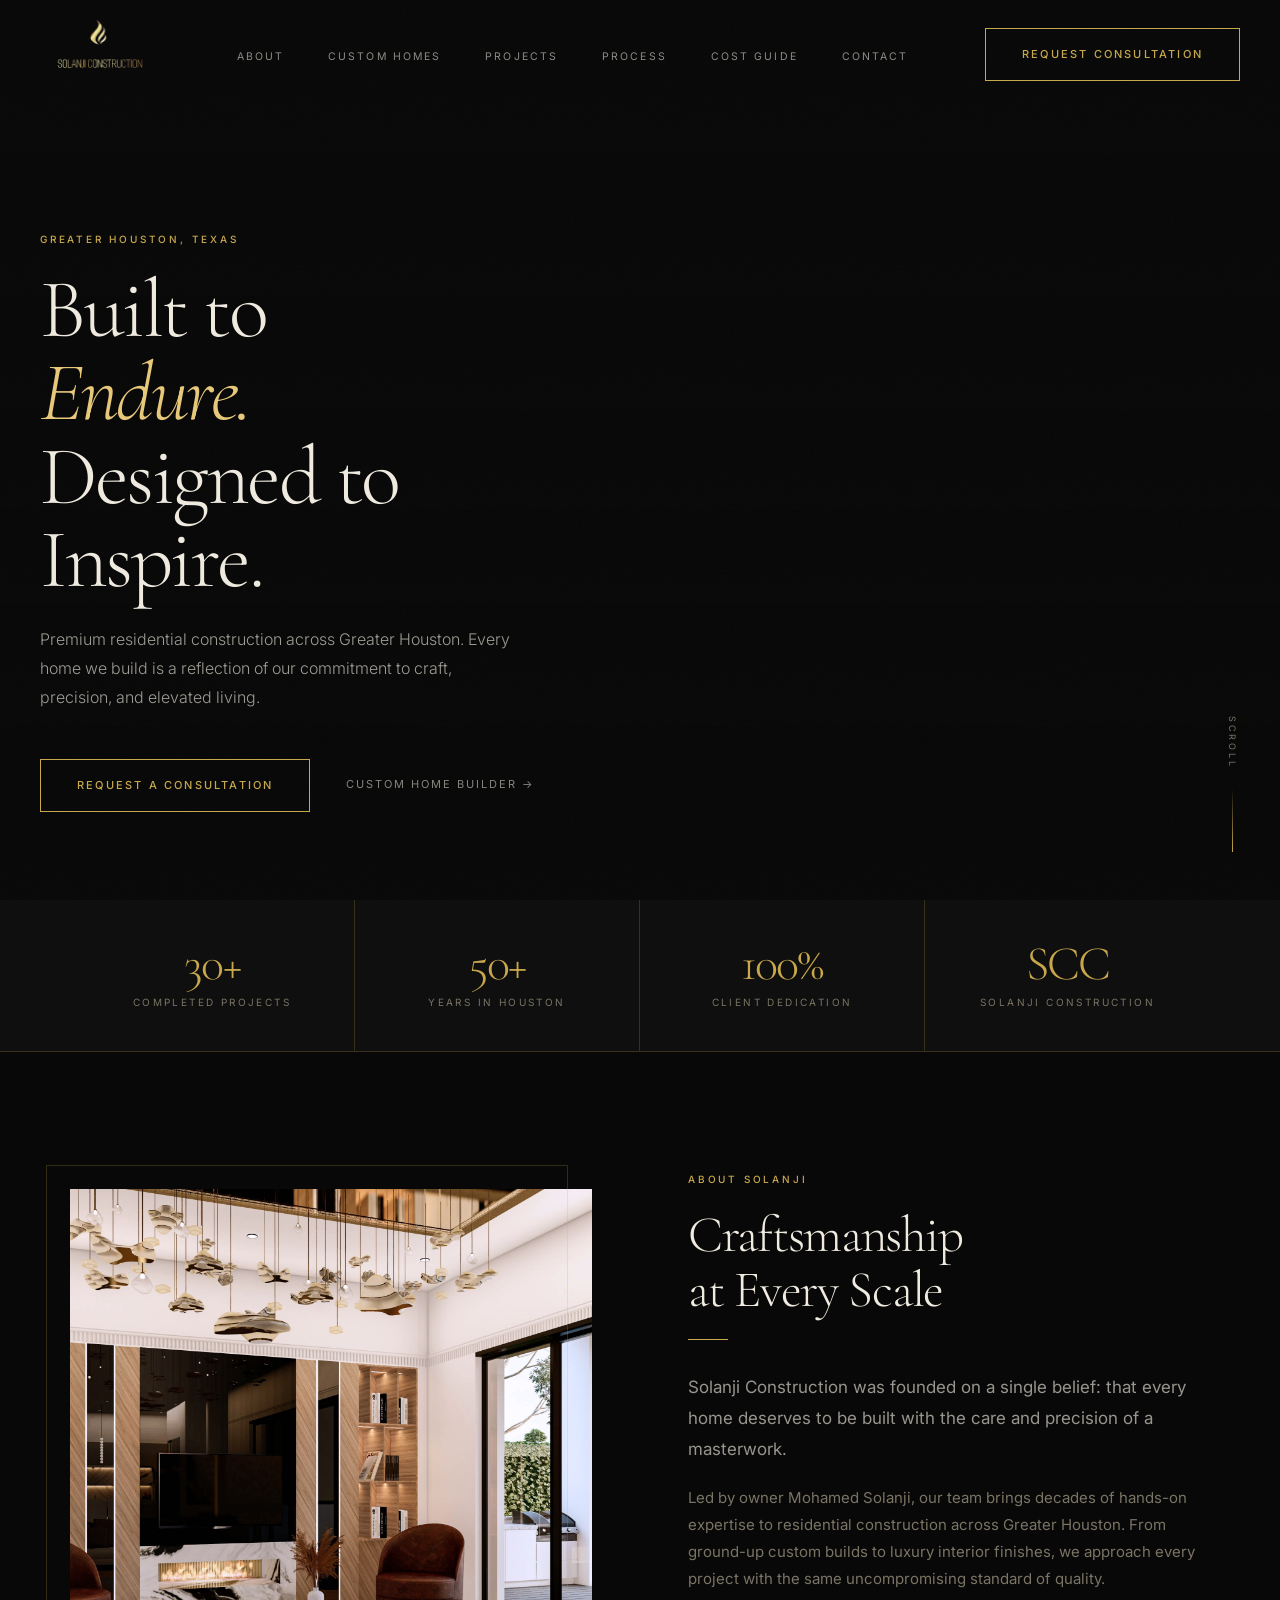
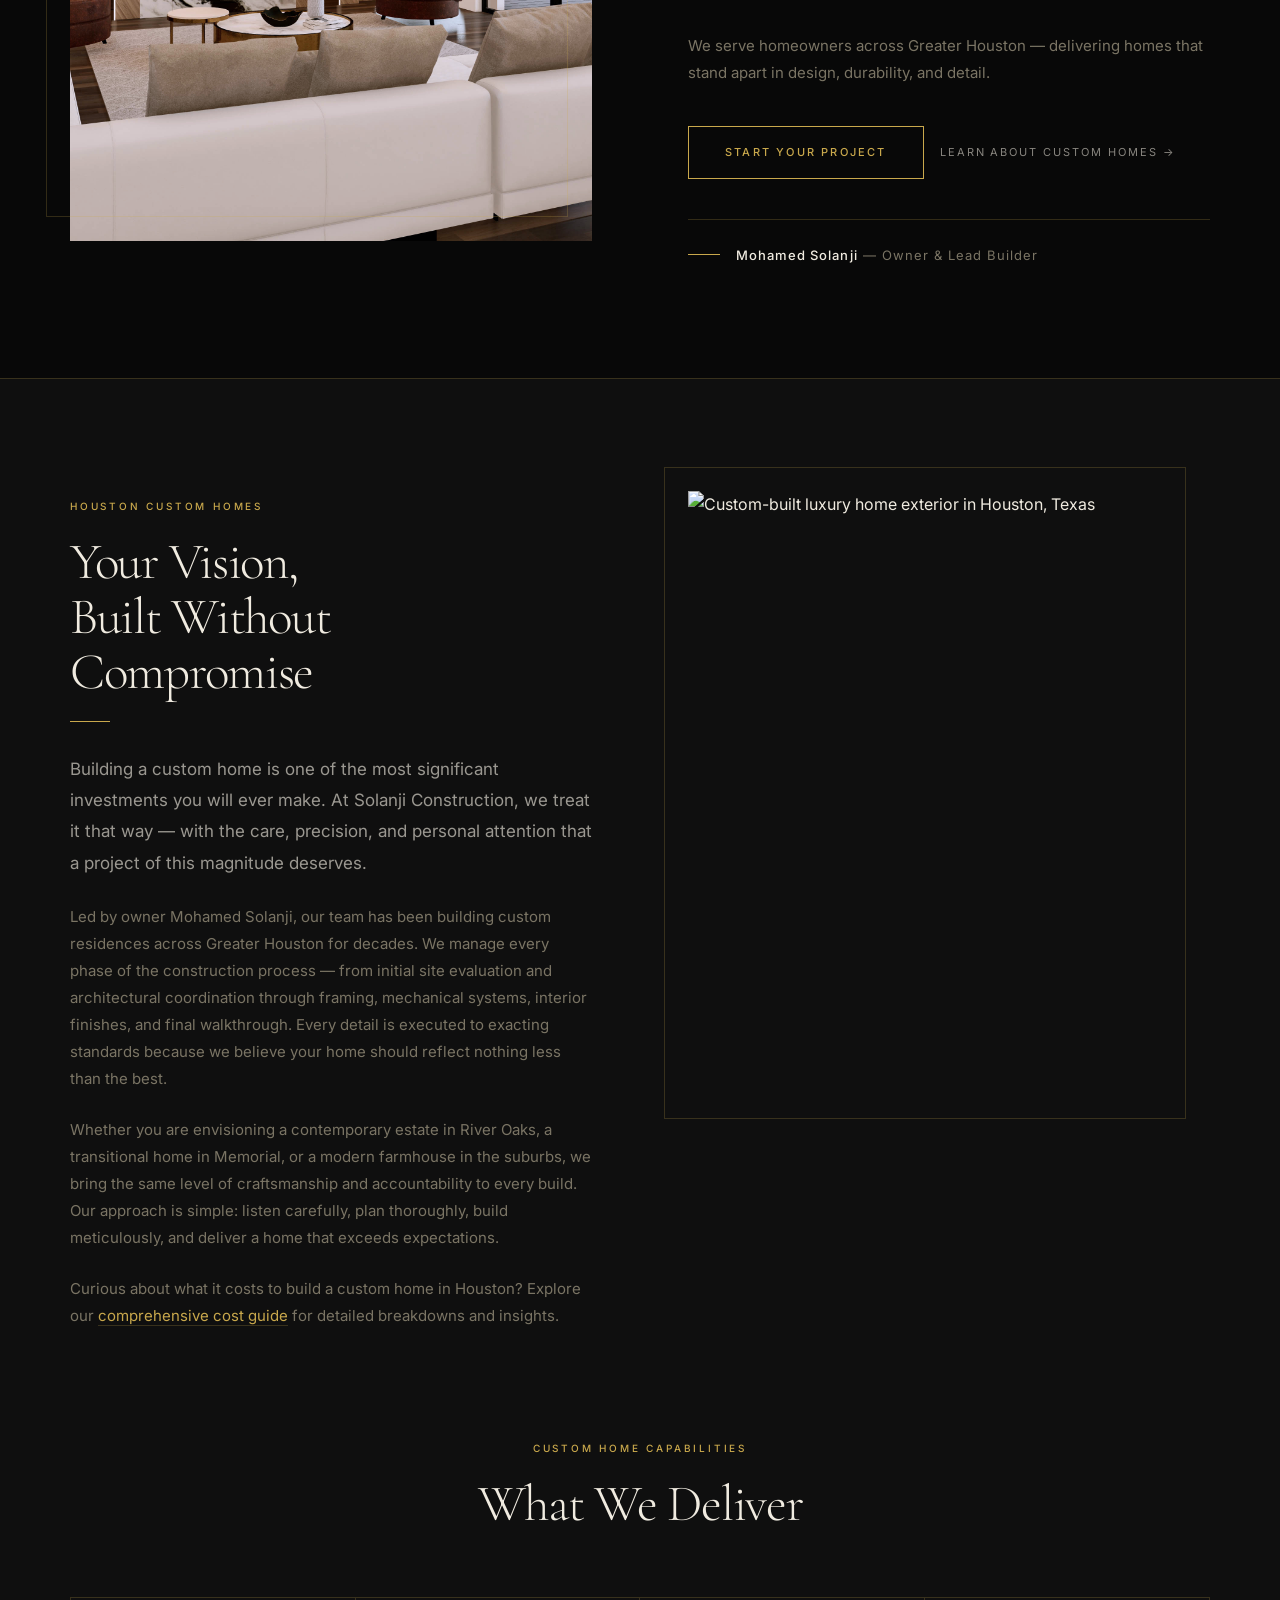
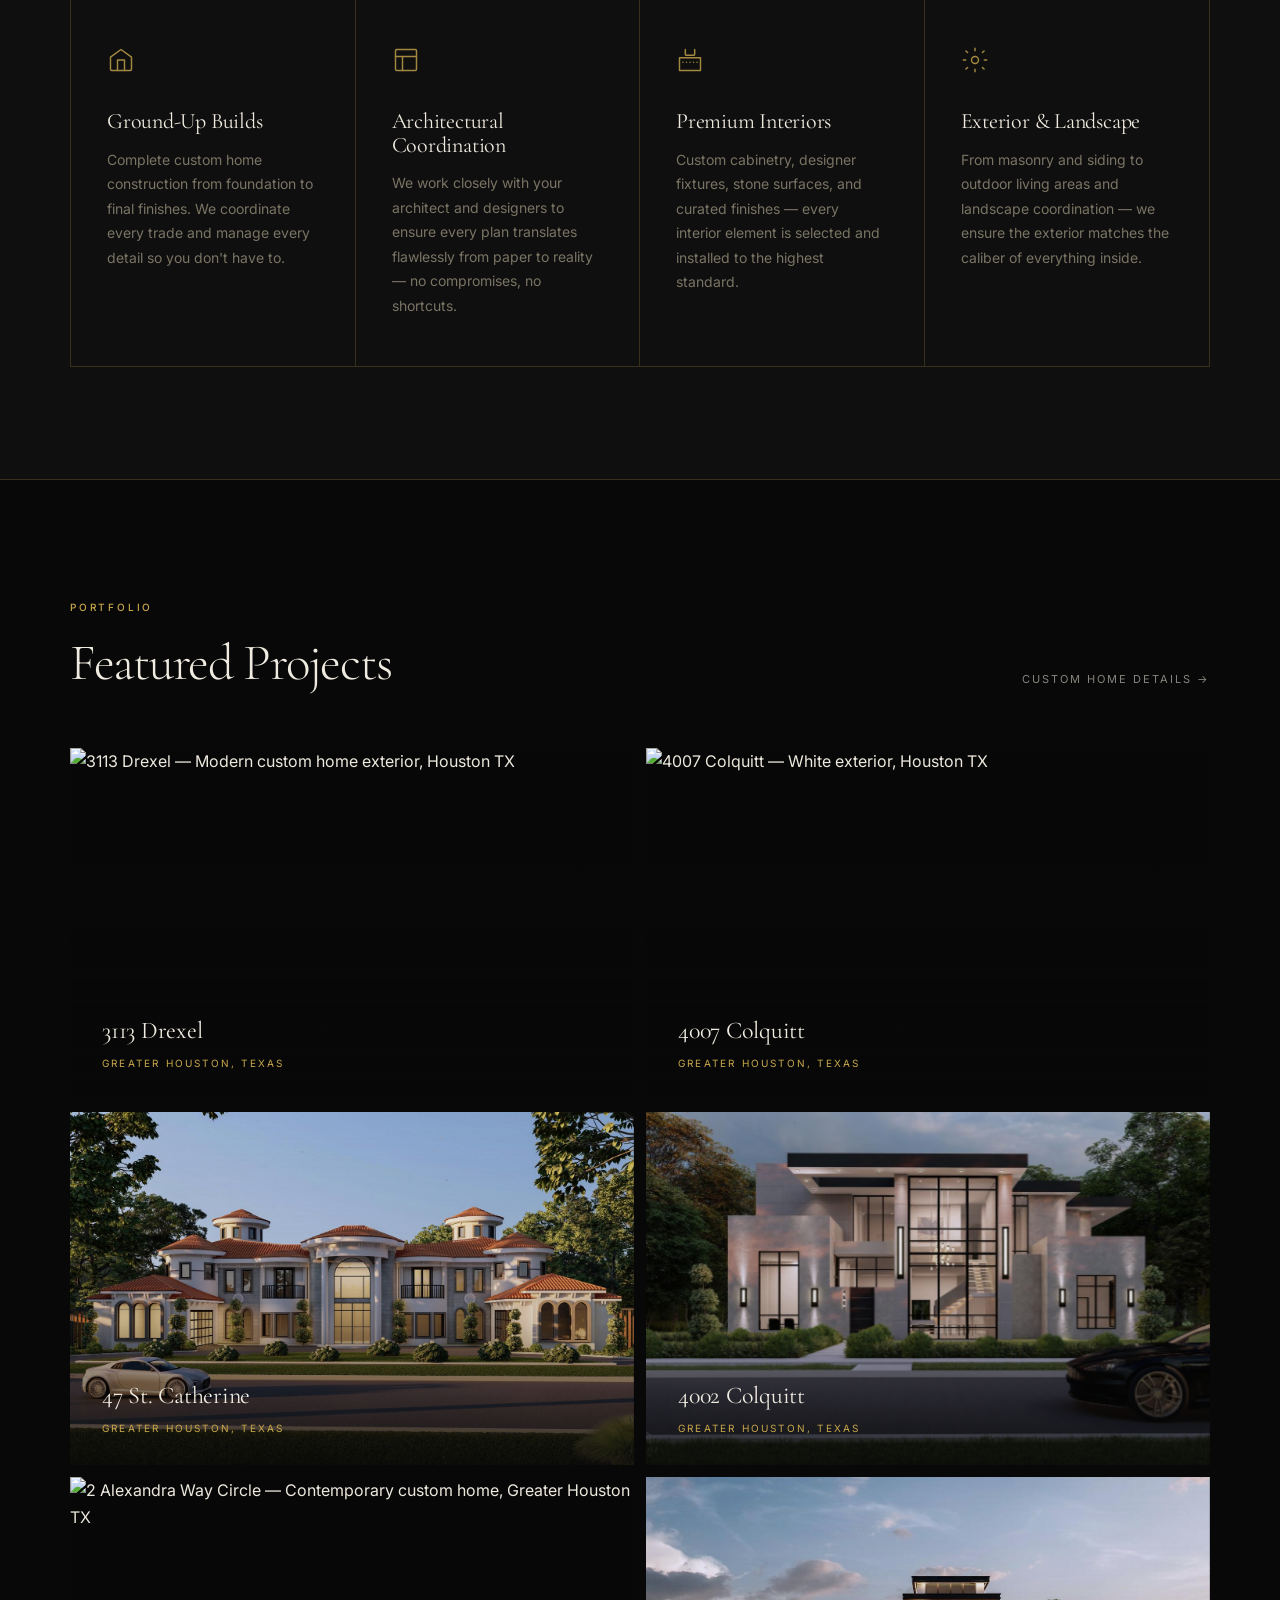
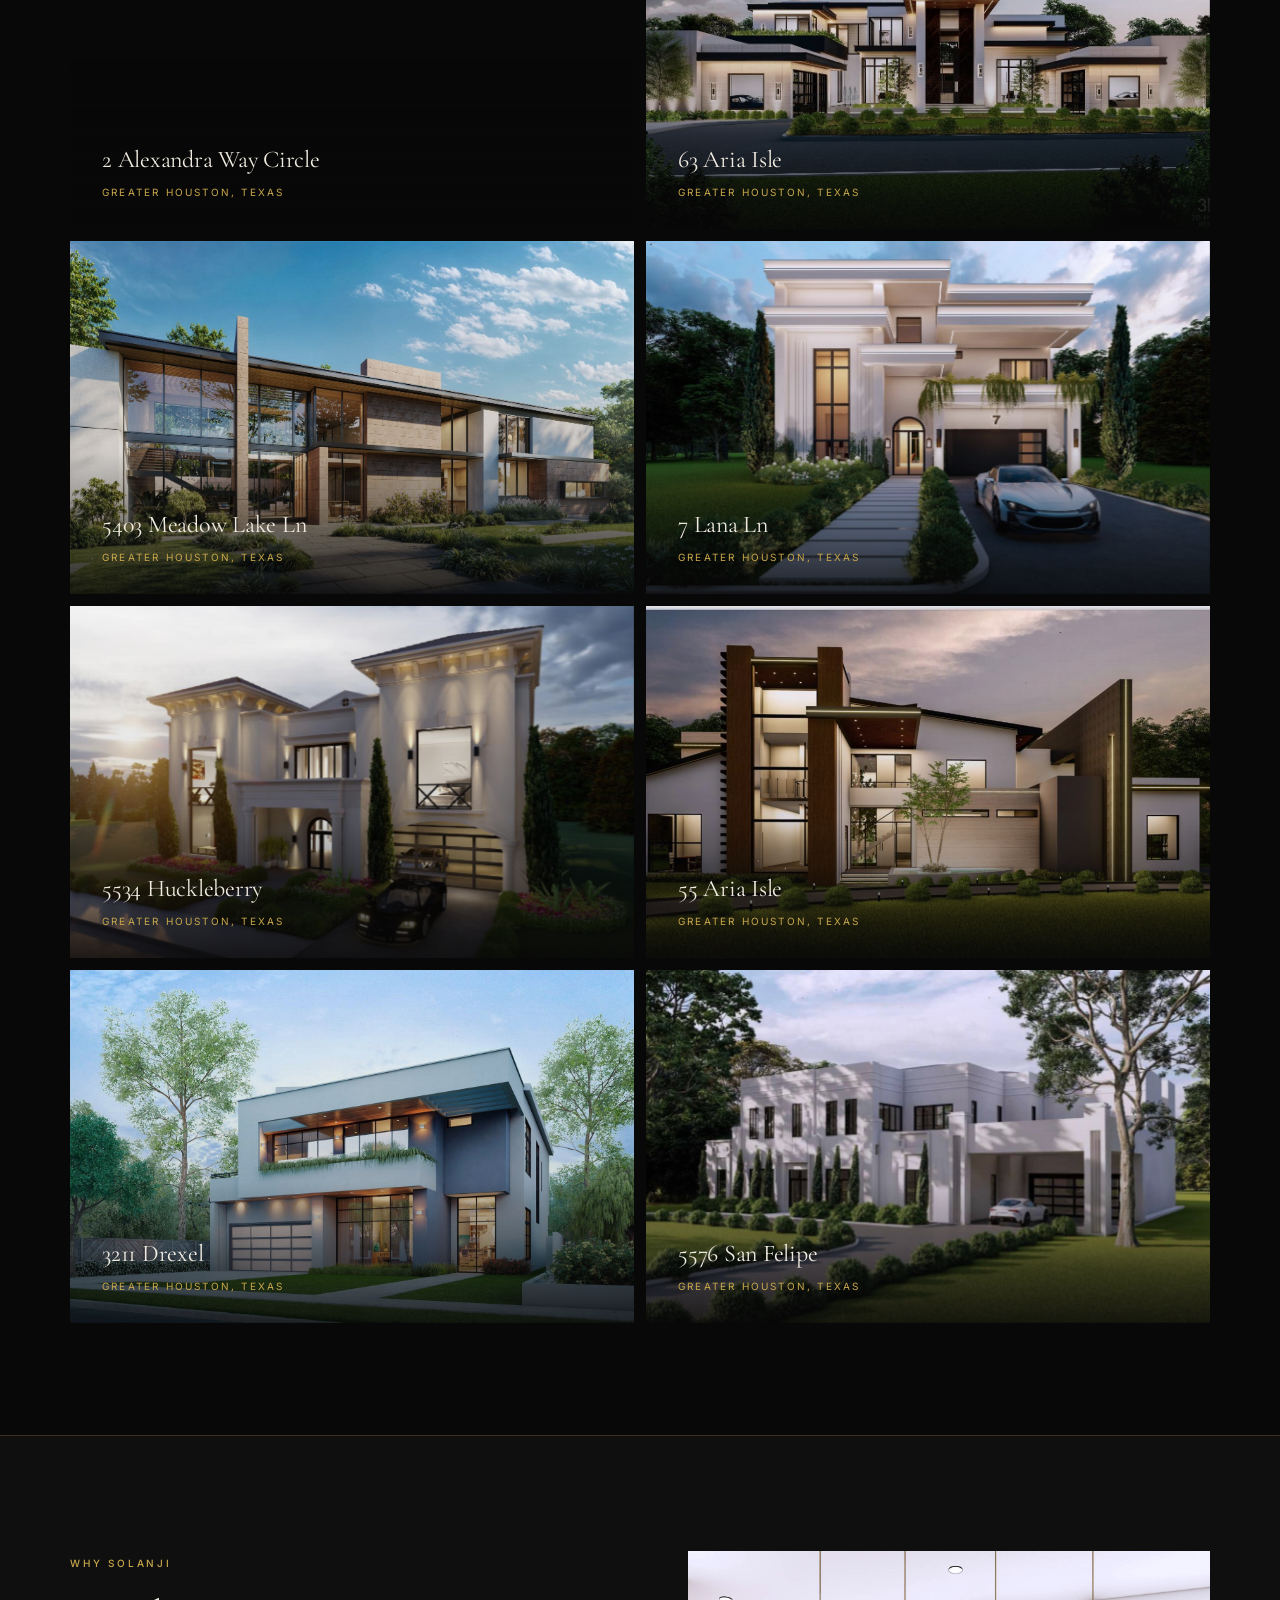
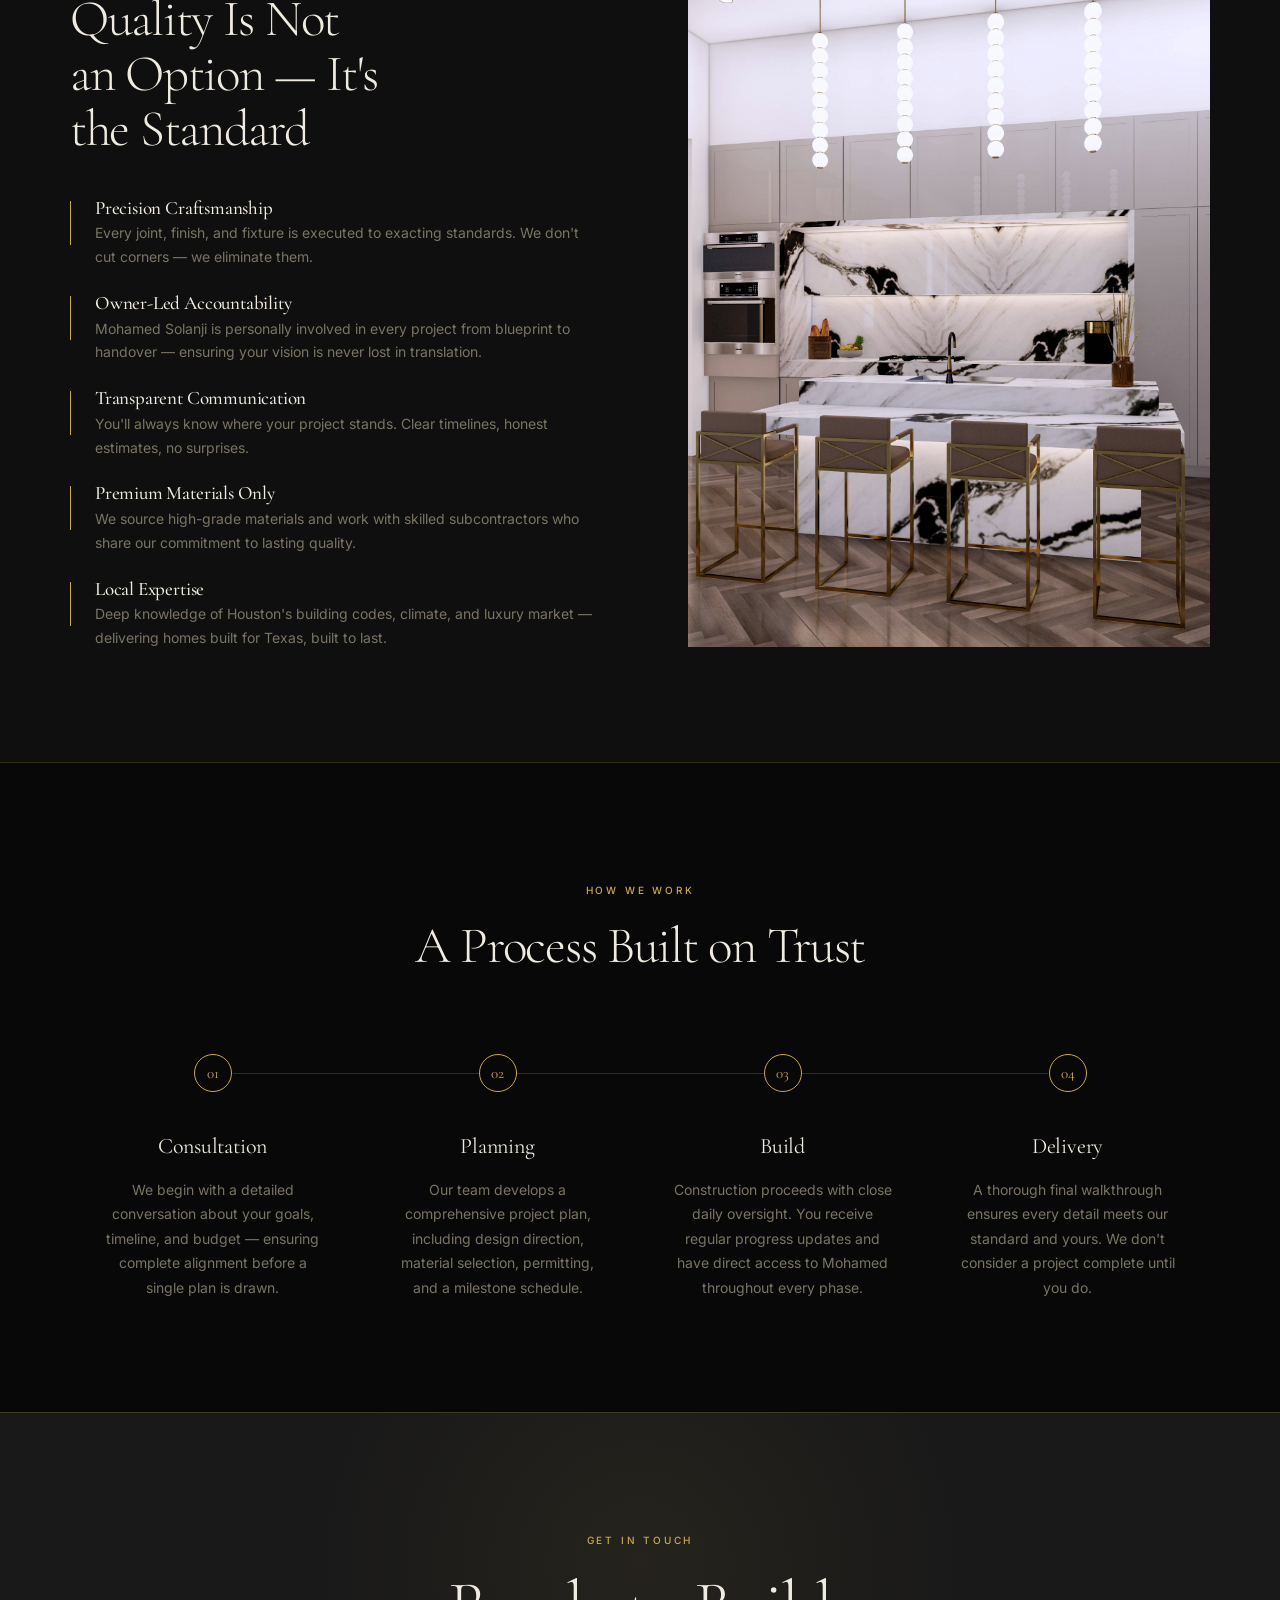
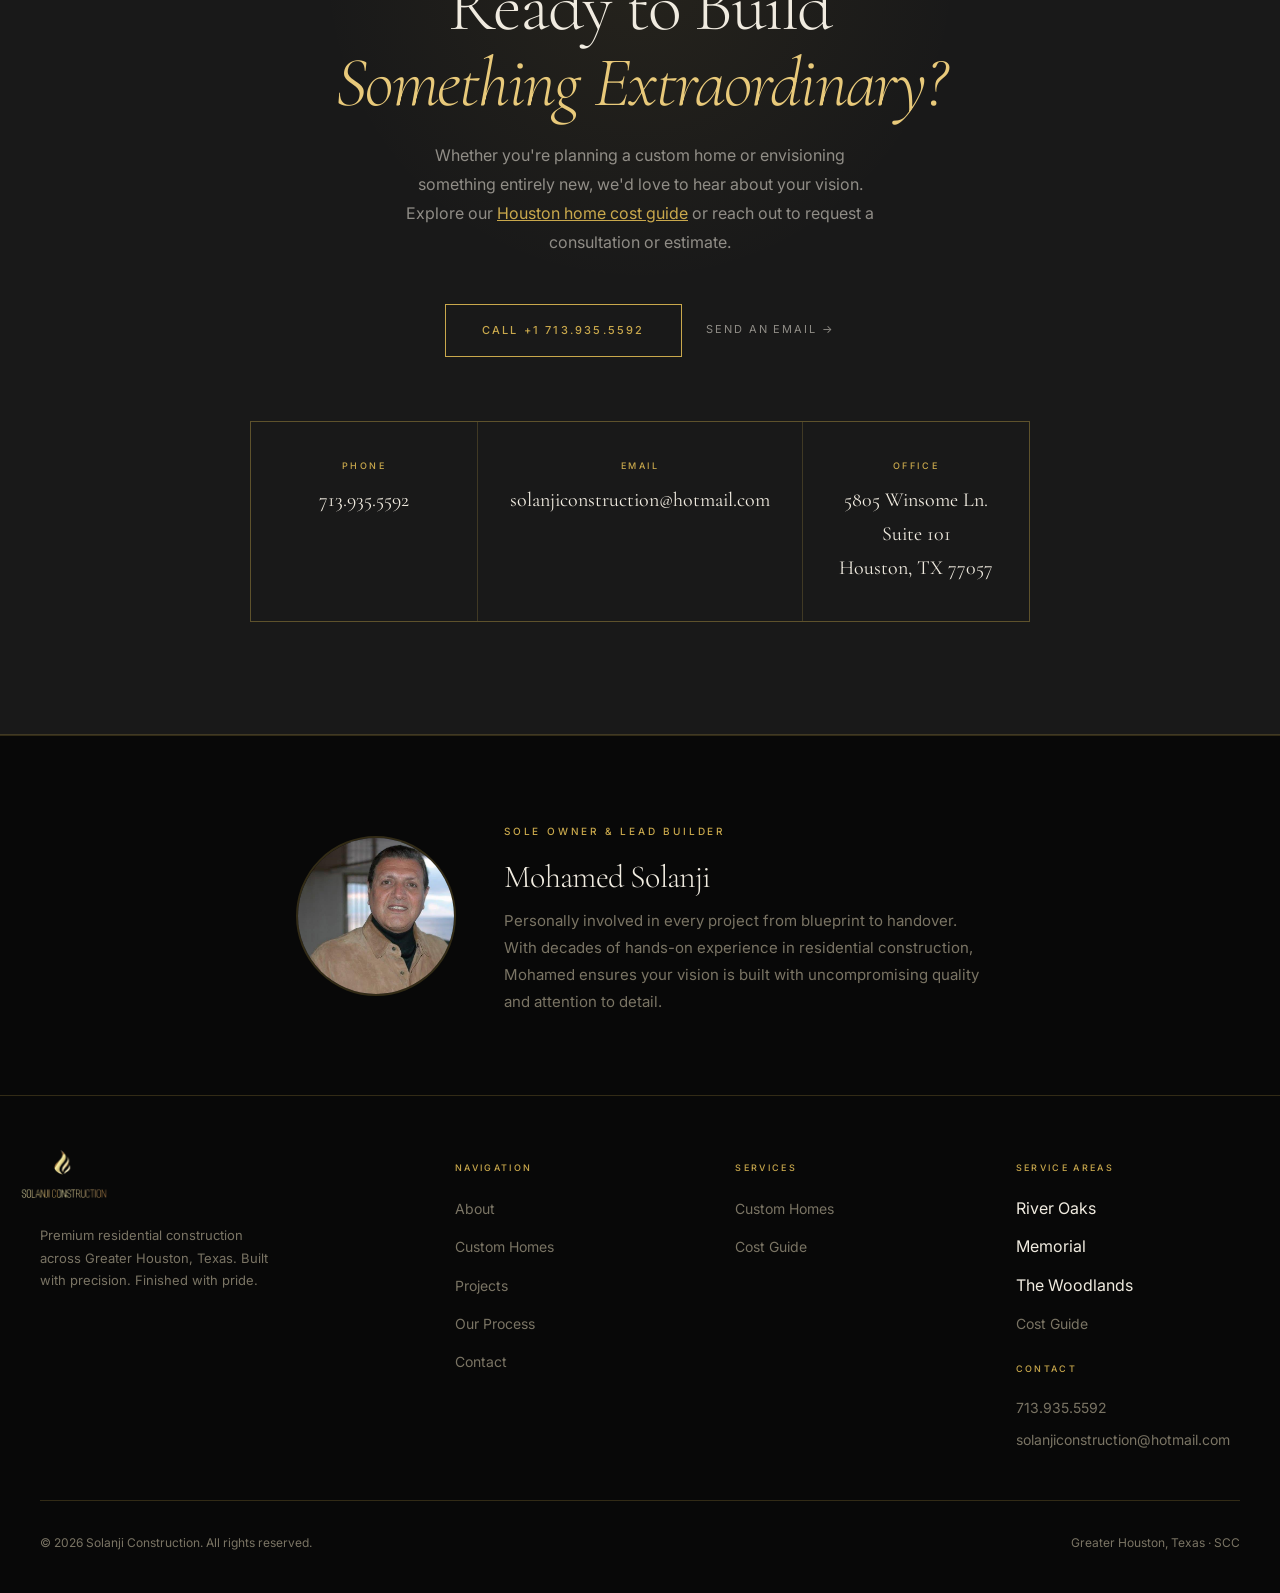
==== commit f9f4a8c7: "Fix 9 SEO audit issues: add canonical, OG tags, favicon, robots.txt, sitemap, shorten title, expand " ====
--- a/index.html
+++ b/index.html
@@ -3,8 +3,21 @@
 <head>
   <meta charset="UTF-8" />
   <meta name="viewport" content="width=device-width, initial-scale=1.0" />
-  <title>Solanji Construction — Premium Residential Construction · Houston, TX</title>
-  <meta name="description" content="Solanji Construction builds extraordinary homes across Greater Houston, Texas. Craftsmanship without compromise." />
+  <title>Custom Home Builder Houston TX | Solanji Construction</title>
+  <meta name="description" content="Solanji Construction builds premium custom homes across Greater Houston, TX. Ground-up builds, luxury interiors, and owner-led craftsmanship without compromise." />
+  <link rel="canonical" href="https://solanji-construction.vercel.app/" />
+
+  <!-- ===== OPEN GRAPH ===== -->
+  <meta property="og:title" content="Custom Home Builder Houston TX | Solanji Construction" />
+  <meta property="og:description" content="Premium residential construction across Greater Houston. Ground-up custom builds, luxury interiors, and owner-led craftsmanship." />
+  <meta property="og:type" content="website" />
+  <meta property="og:url" content="https://solanji-construction.vercel.app/" />
+  <meta property="og:image" content="https://solanji-construction.vercel.app/extracted_images/image2.jpg" />
+
+  <!-- ===== FAVICON ===== -->
+  <link rel="icon" href="/favicon.ico" sizes="any" />
+  <link rel="icon" type="image/png" sizes="32x32" href="/transparentlogo.png" />
+  <link rel="apple-touch-icon" href="/transparentlogo.png" />
 
   <!-- ===== FONTS ===== -->
   <link rel="preconnect" href="https://fonts.googleapis.com" />
@@ -98,7 +111,7 @@
         <p>Premium residential construction across Greater Houston. Every home we build is a reflection of our commitment to craft, precision, and elevated living.</p>
         <div class="hero-cta-row">
           <a href="#contact" class="btn-primary"><span>Request a Consultation</span></a>
-          <a href="#projects" class="btn-ghost">View Our Work →</a>
+          <a href="custom-home-builder-houston.html" class="btn-ghost">Custom Home Builder →</a>
         </div>
       </div>
 
@@ -164,6 +177,7 @@
               We serve homeowners across Greater Houston — delivering homes that stand apart in design, durability, and detail.
             </p>
             <a href="#contact" class="btn-primary"><span>Start Your Project</span></a>
+            <a href="custom-home-builder-houston.html" class="btn-ghost" style="margin-left:0.75rem;">Learn About Custom Homes →</a>
 
             <div class="owner-tag" style="margin-top:2.5rem;">
               <div class="owner-line"></div>
@@ -264,7 +278,7 @@
             <span class="section-label">Portfolio</span>
             <h2>Featured Projects</h2>
           </div>
-          <a href="#contact" class="btn-ghost">Discuss Your Project →</a>
+          <a href="custom-home-builder-houston.html" class="btn-ghost">Custom Home Details →</a>
         </div>
 
         <div class="projects-grid">
@@ -502,7 +516,7 @@
         <div class="contact-inner">
           <span class="section-label">Get In Touch</span>
           <h2>Ready to Build<br /><em>Something Extraordinary?</em></h2>
-          <p>Whether you're planning a custom home or envisioning something entirely new, we'd love to hear about your vision. Reach out to request a consultation or estimate.</p>
+          <p>Whether you're planning a custom home or envisioning something entirely new, we'd love to hear about your vision. Explore our <a href="cost-to-build-home-houston.html" style="color:var(--gold);text-decoration:underline;">Houston home cost guide</a> or reach out to request a consultation or estimate.</p>
           <div class="cta-btn-row">
             <a href="tel:+17139355592" class="btn-primary"><span>Call +1 713.935.5592</span></a>
             <a href="mailto:solanjiconstruction@hotmail.com" class="btn-ghost">Send an Email →</a>
@@ -584,6 +598,7 @@
         <p class="footer-col-title">Services</p>
         <ul>
           <li><a href="custom-home-builder-houston.html">Custom Homes</a></li>
+          <li><a href="cost-to-build-home-houston.html">Cost Guide</a></li>
         </ul>
       </div>
 
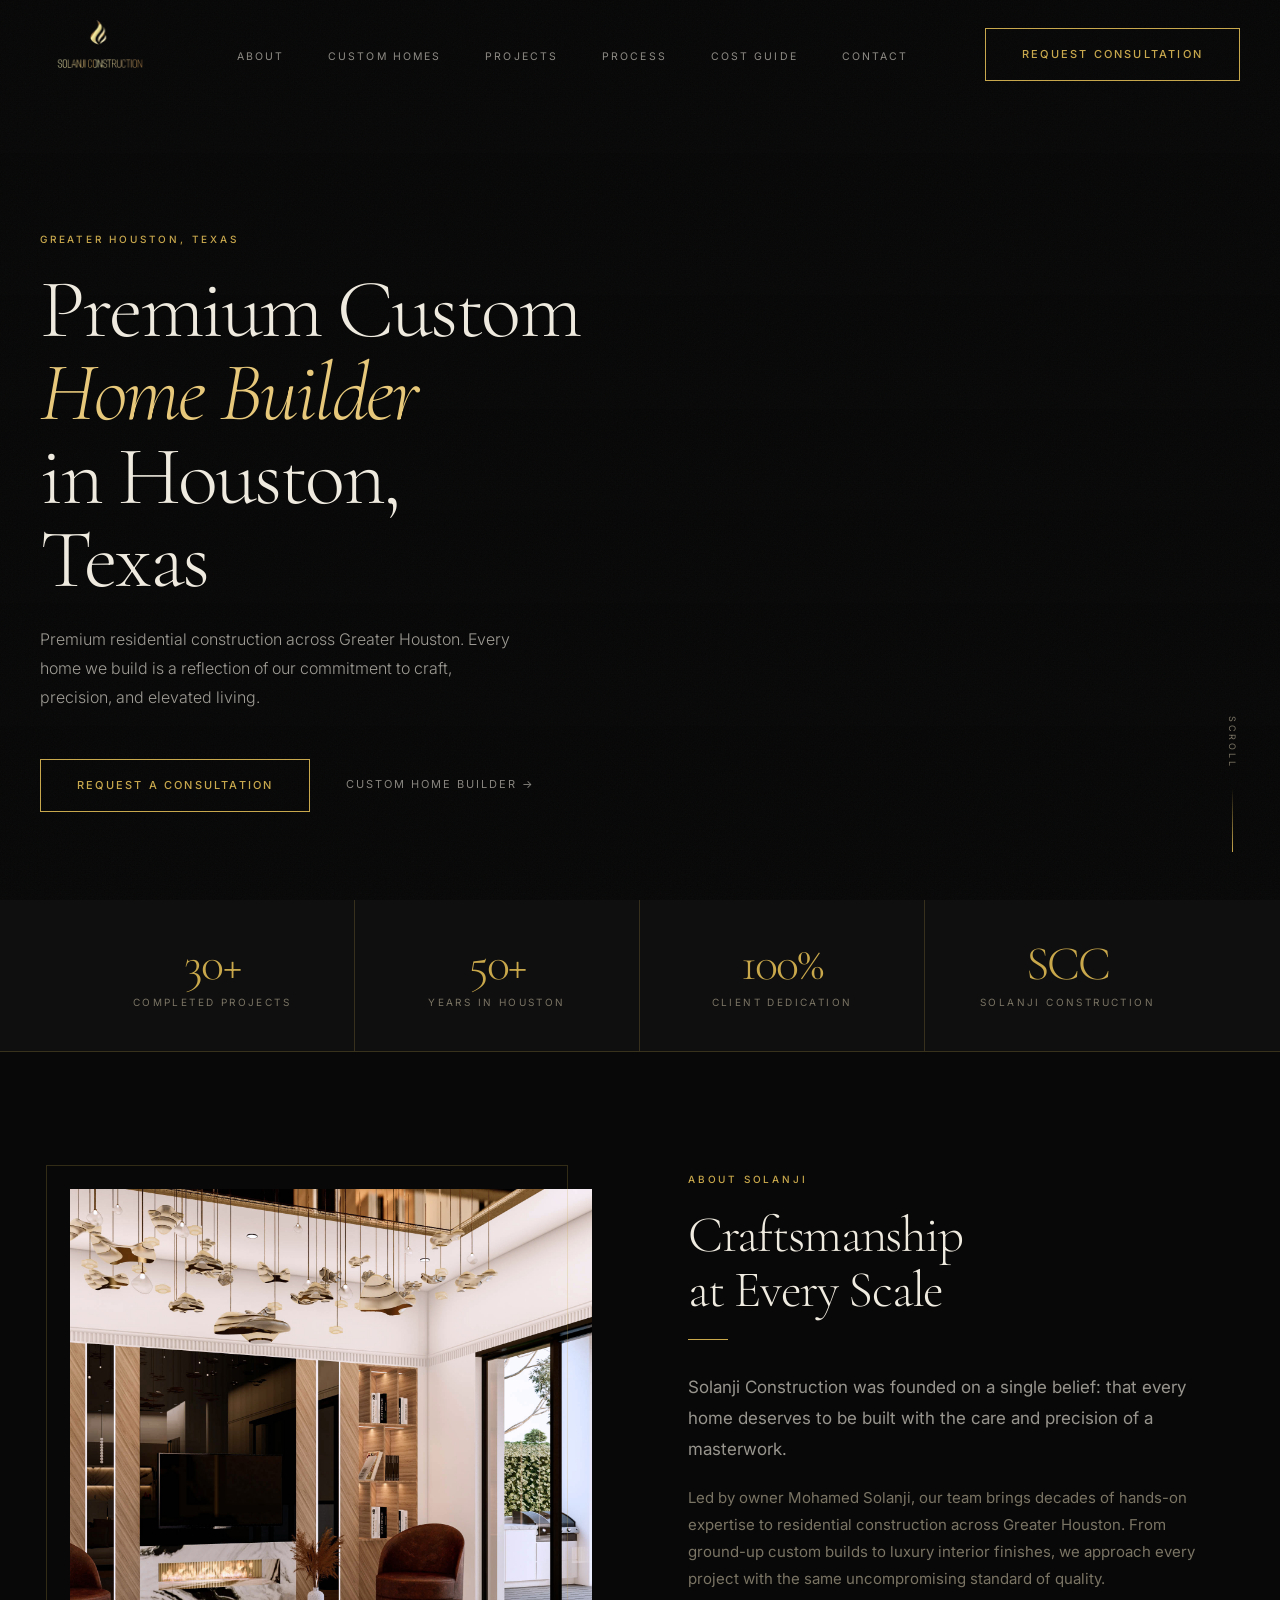
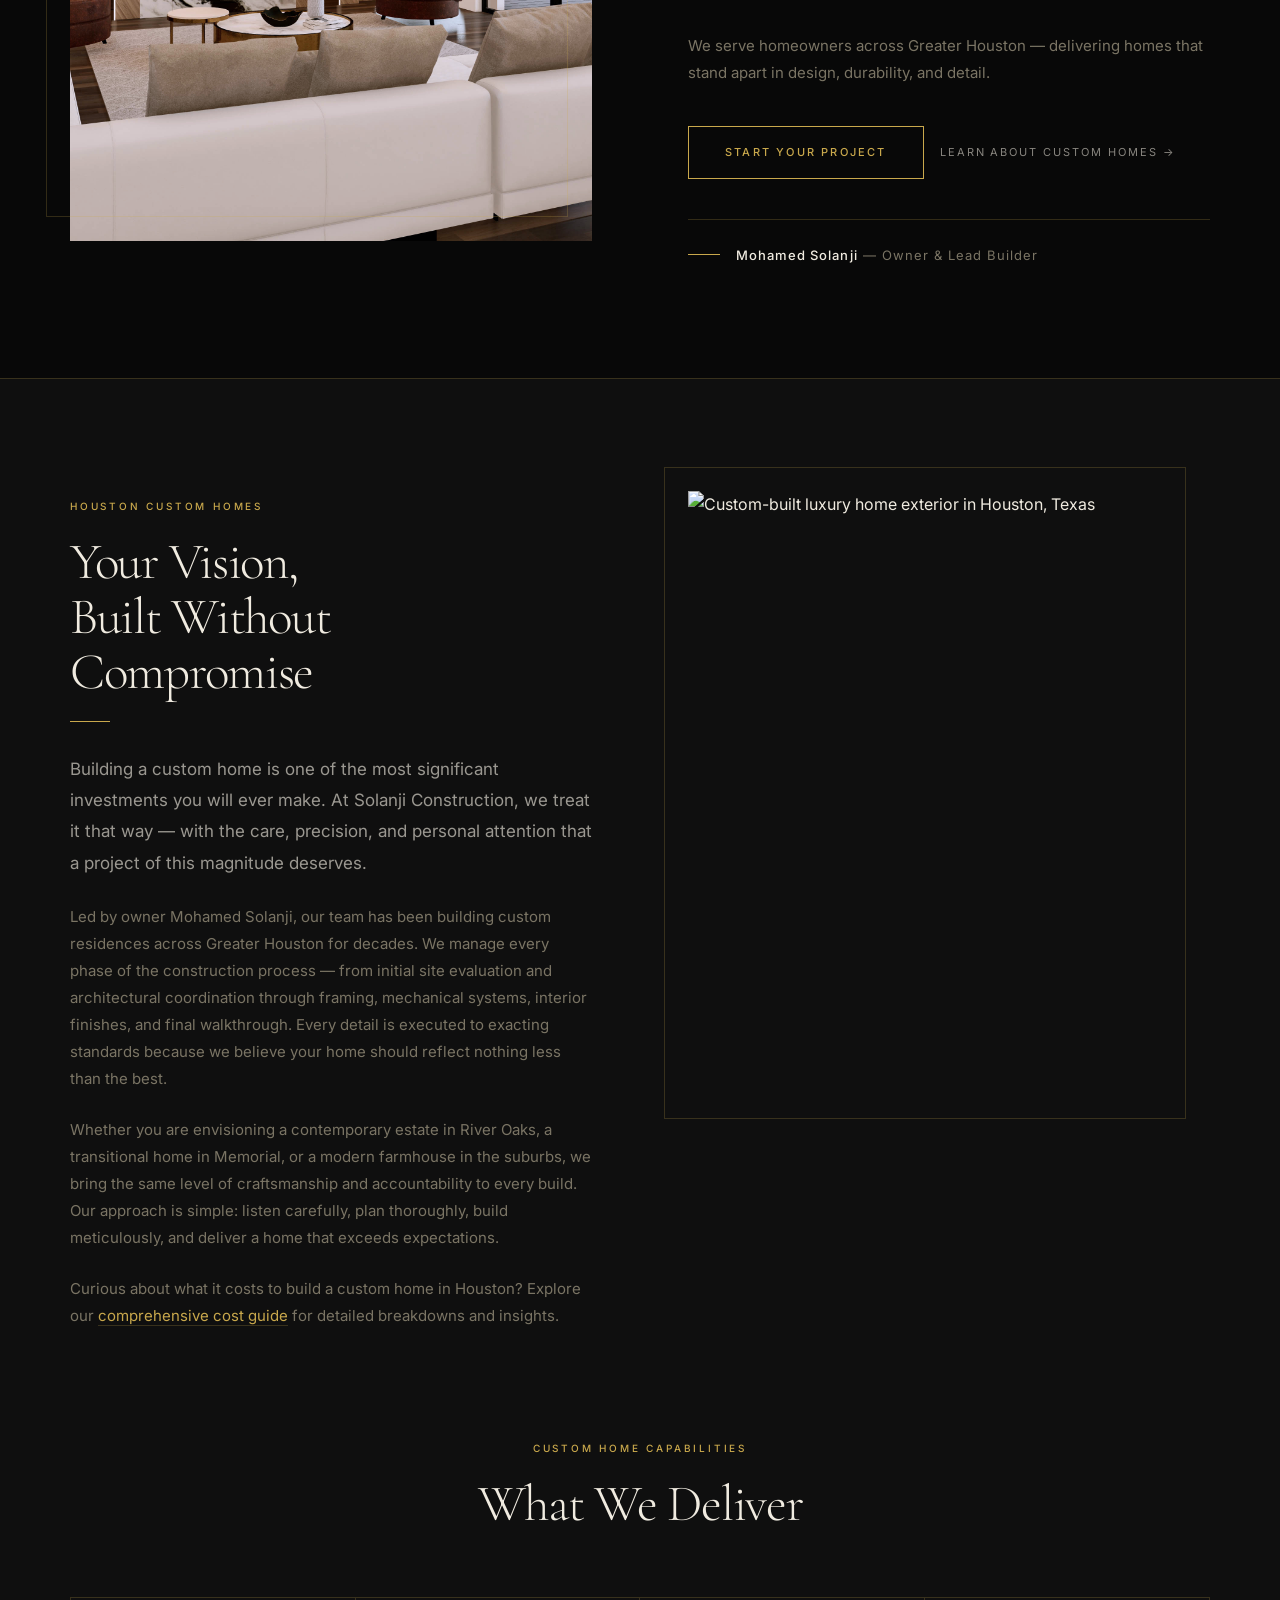
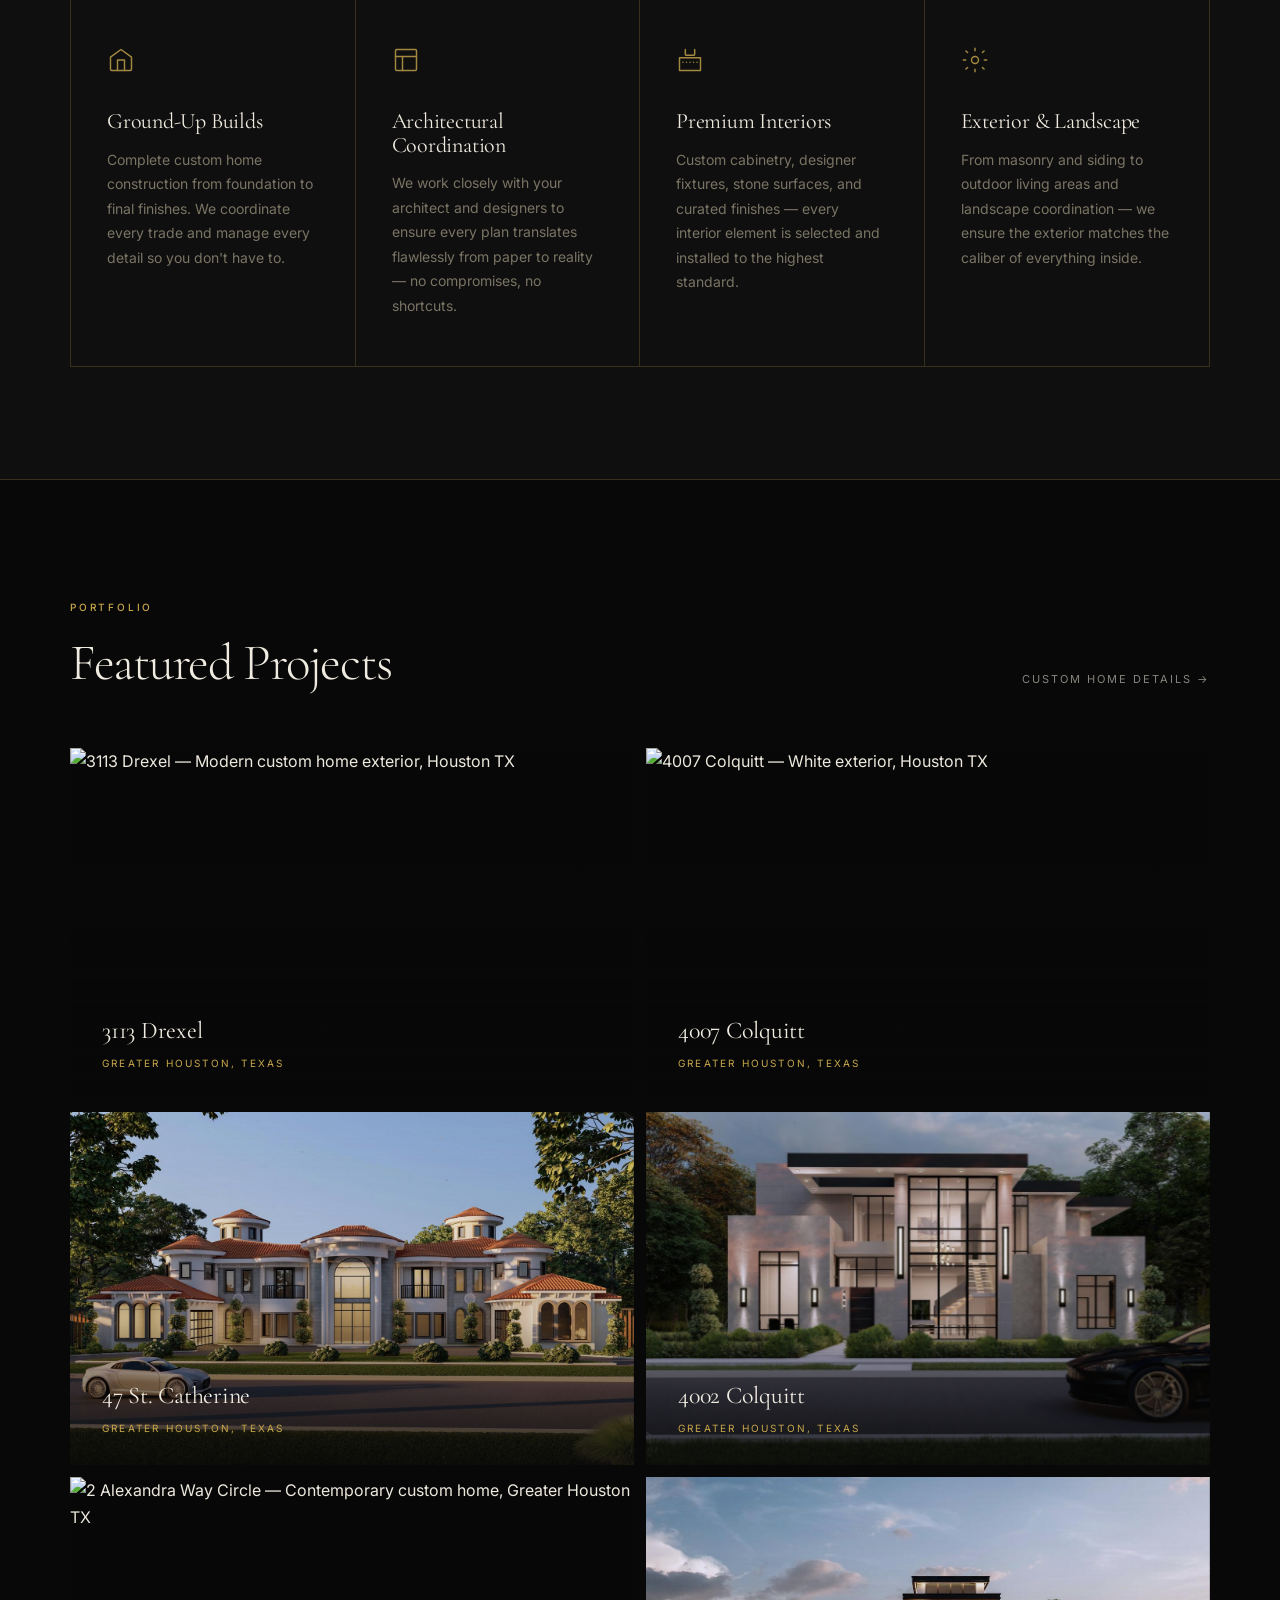
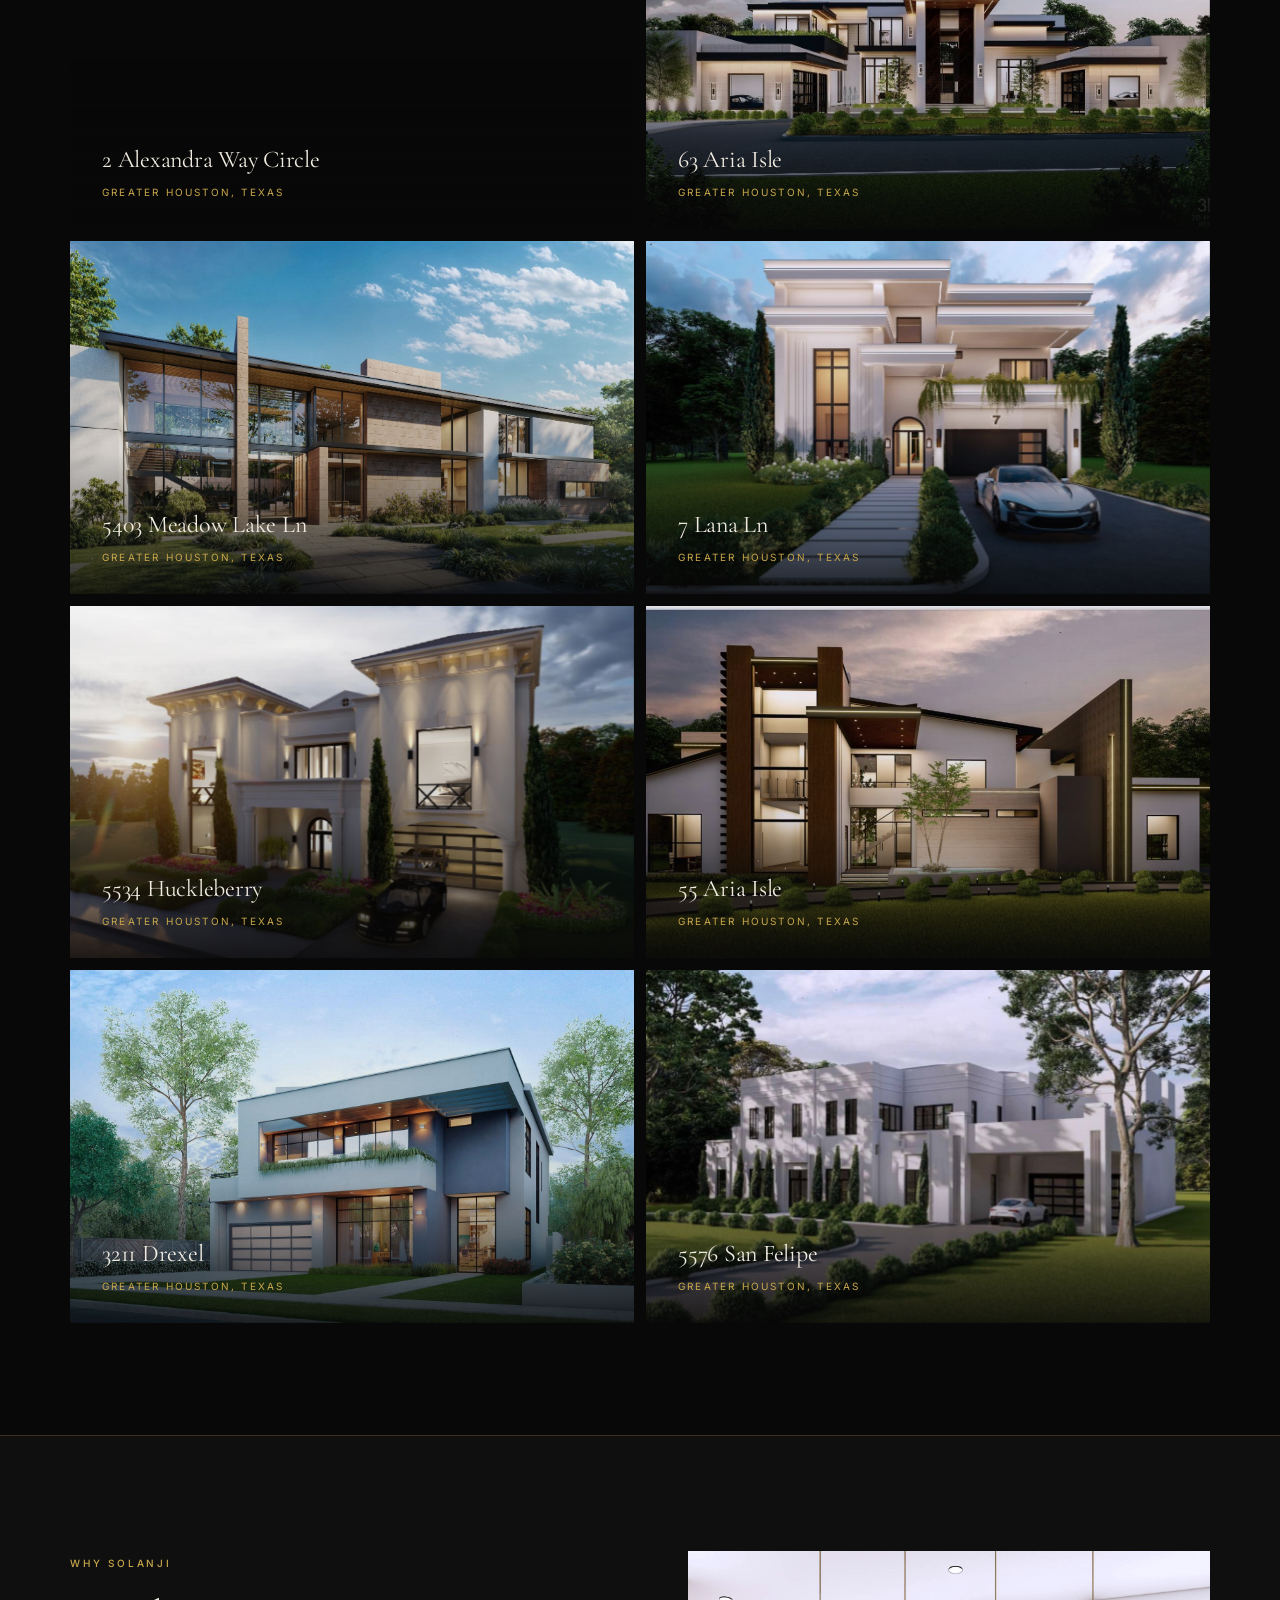
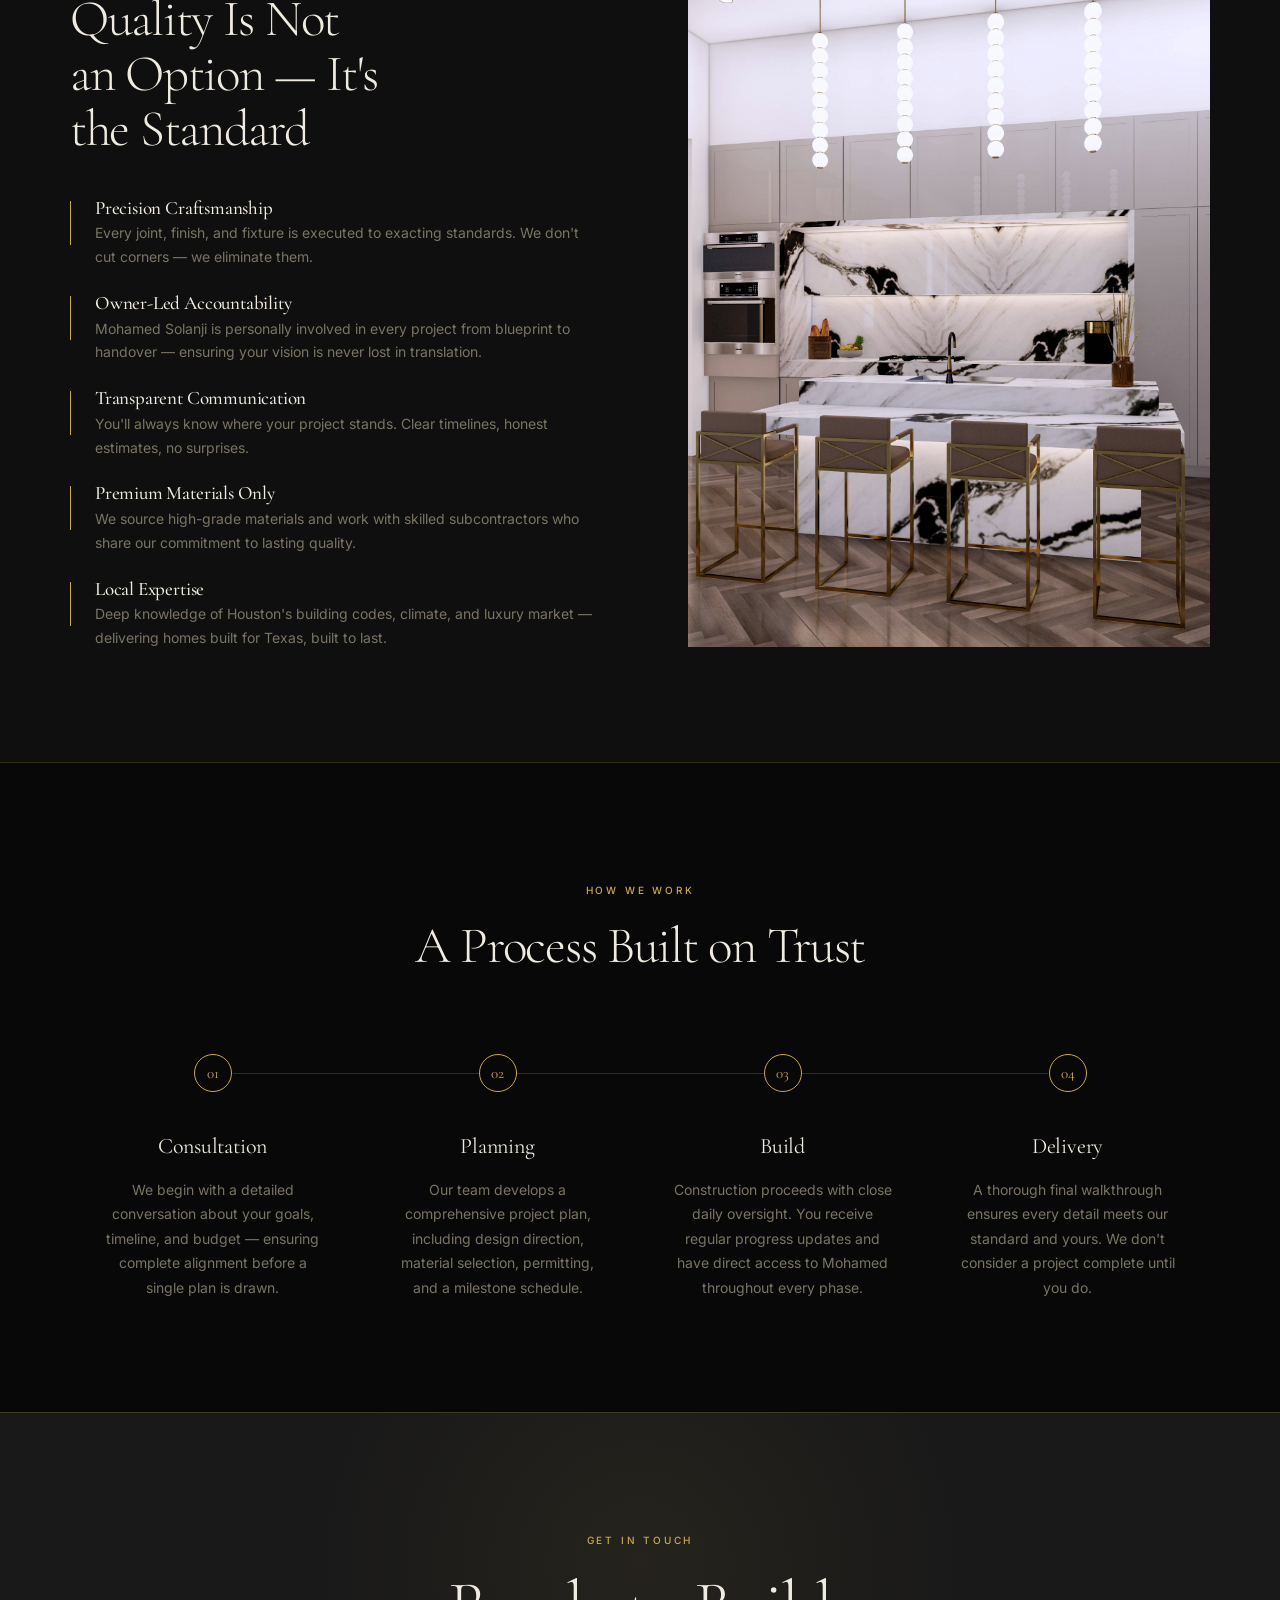
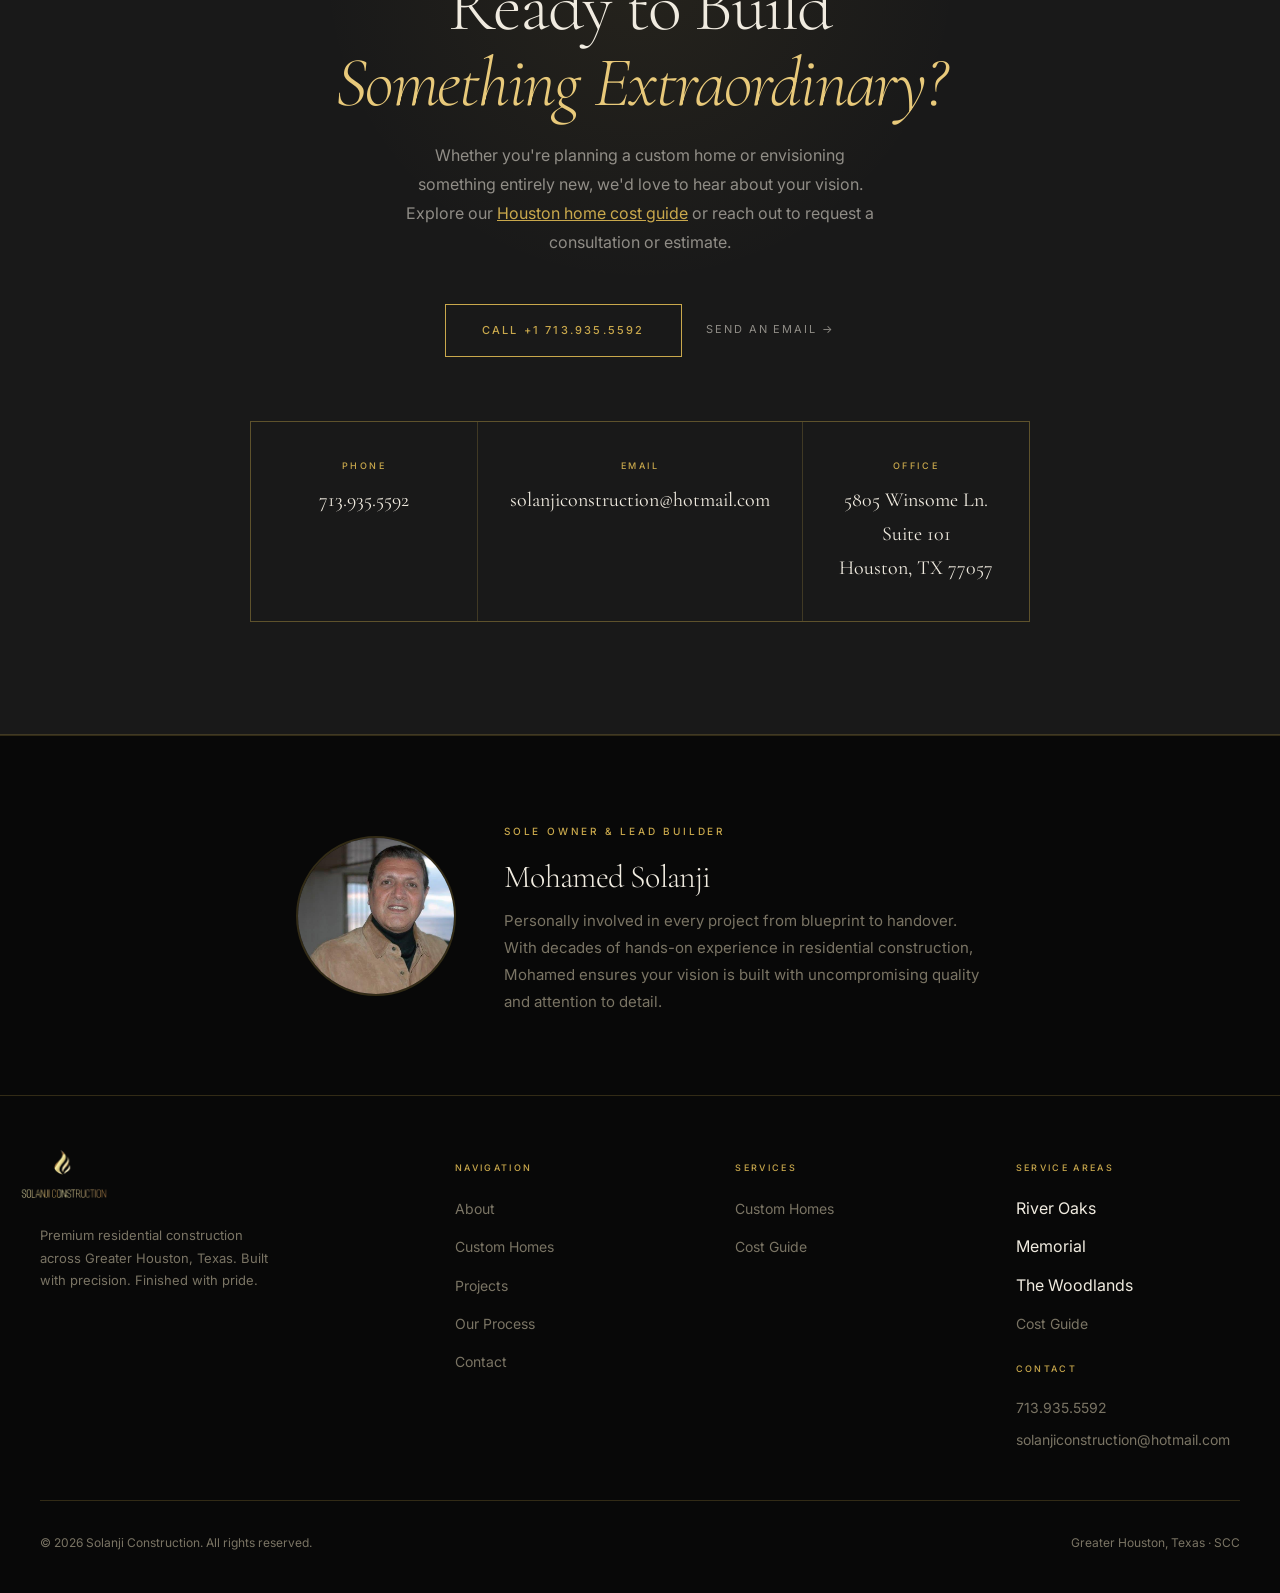
==== commit 6f490919: "Update H1 to include target keywords for SEO keyword alignment Co-Authored-By: Claude Opus 4.6 (1M c" ====
--- a/index.html
+++ b/index.html
@@ -107,7 +107,7 @@
 
       <div class="hero-content">
         <span class="section-label">Greater Houston, Texas</span>
-        <h1>Built to<br /><em>Endure.</em><br />Designed to<br />Inspire.</h1>
+        <h1>Premium Custom<br /><em>Home Builder</em><br />in Houston,<br />Texas</h1>
         <p>Premium residential construction across Greater Houston. Every home we build is a reflection of our commitment to craft, precision, and elevated living.</p>
         <div class="hero-cta-row">
           <a href="#contact" class="btn-primary"><span>Request a Consultation</span></a>
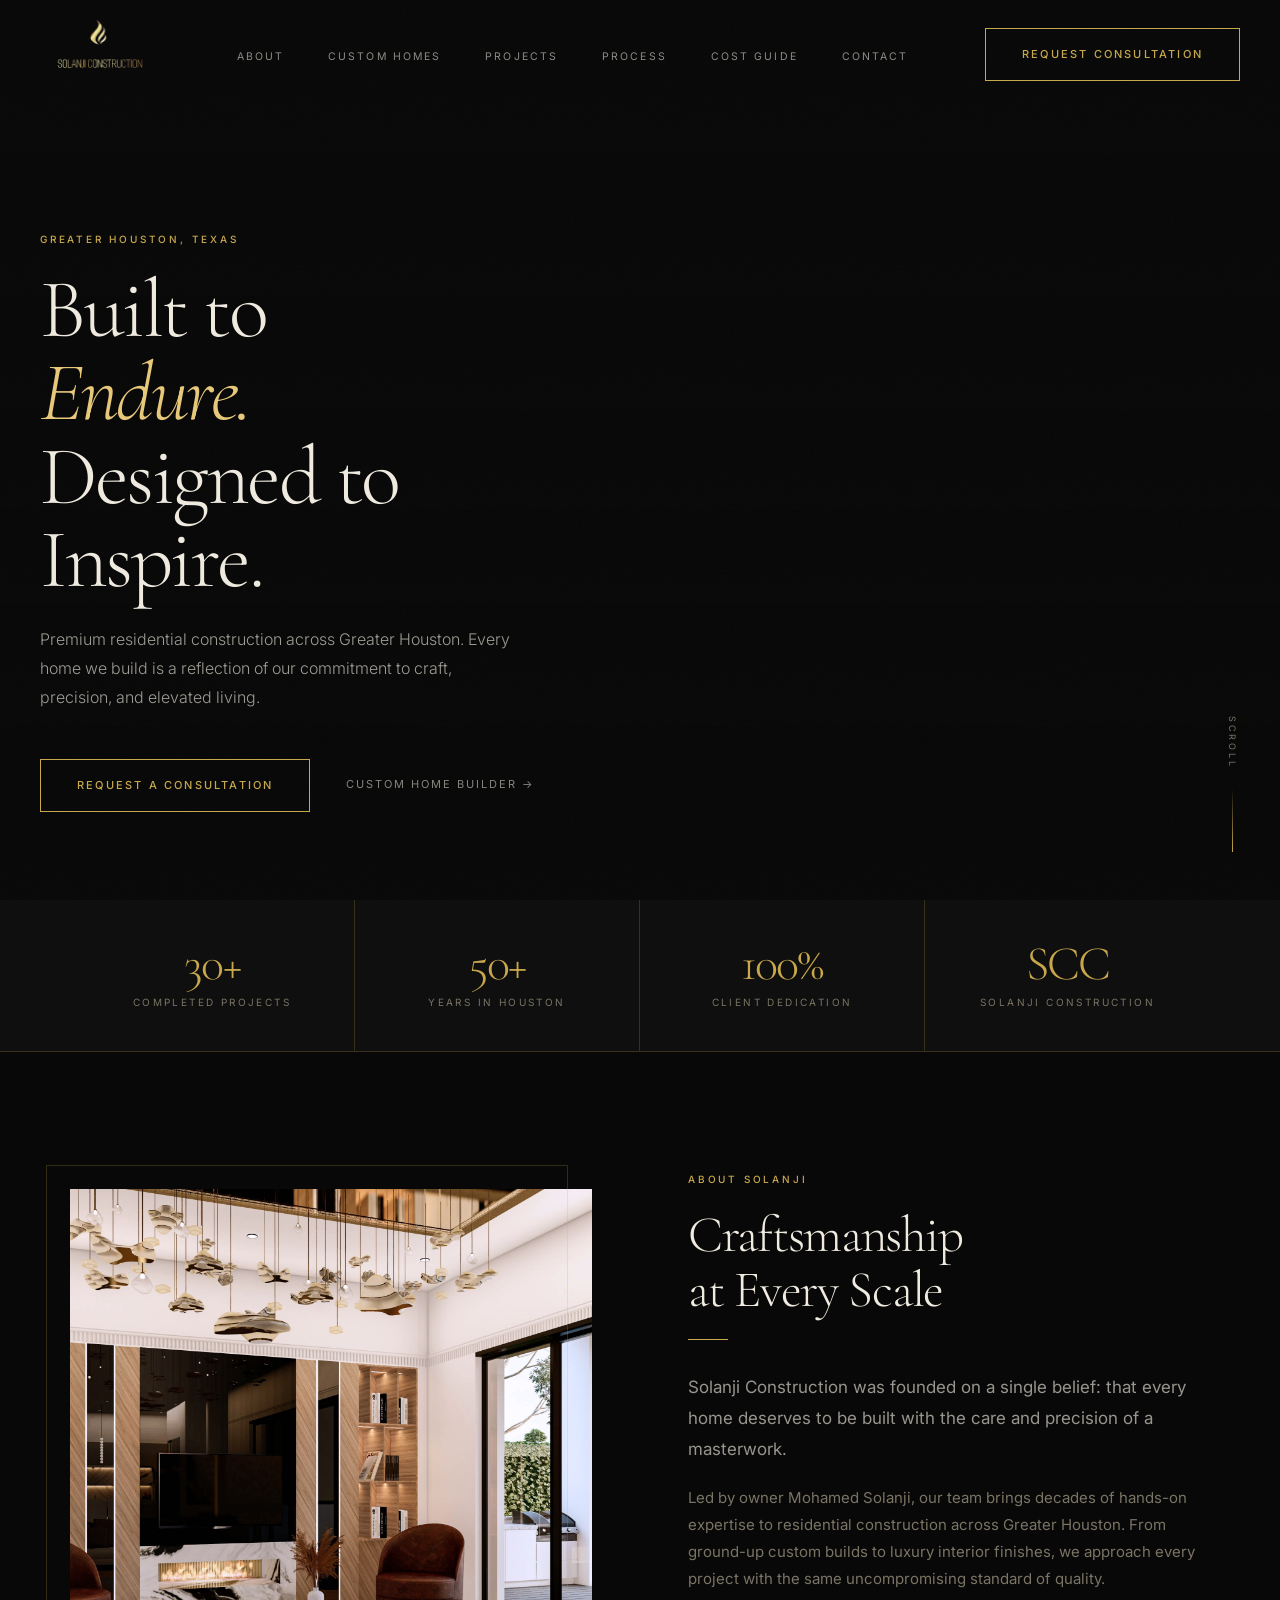
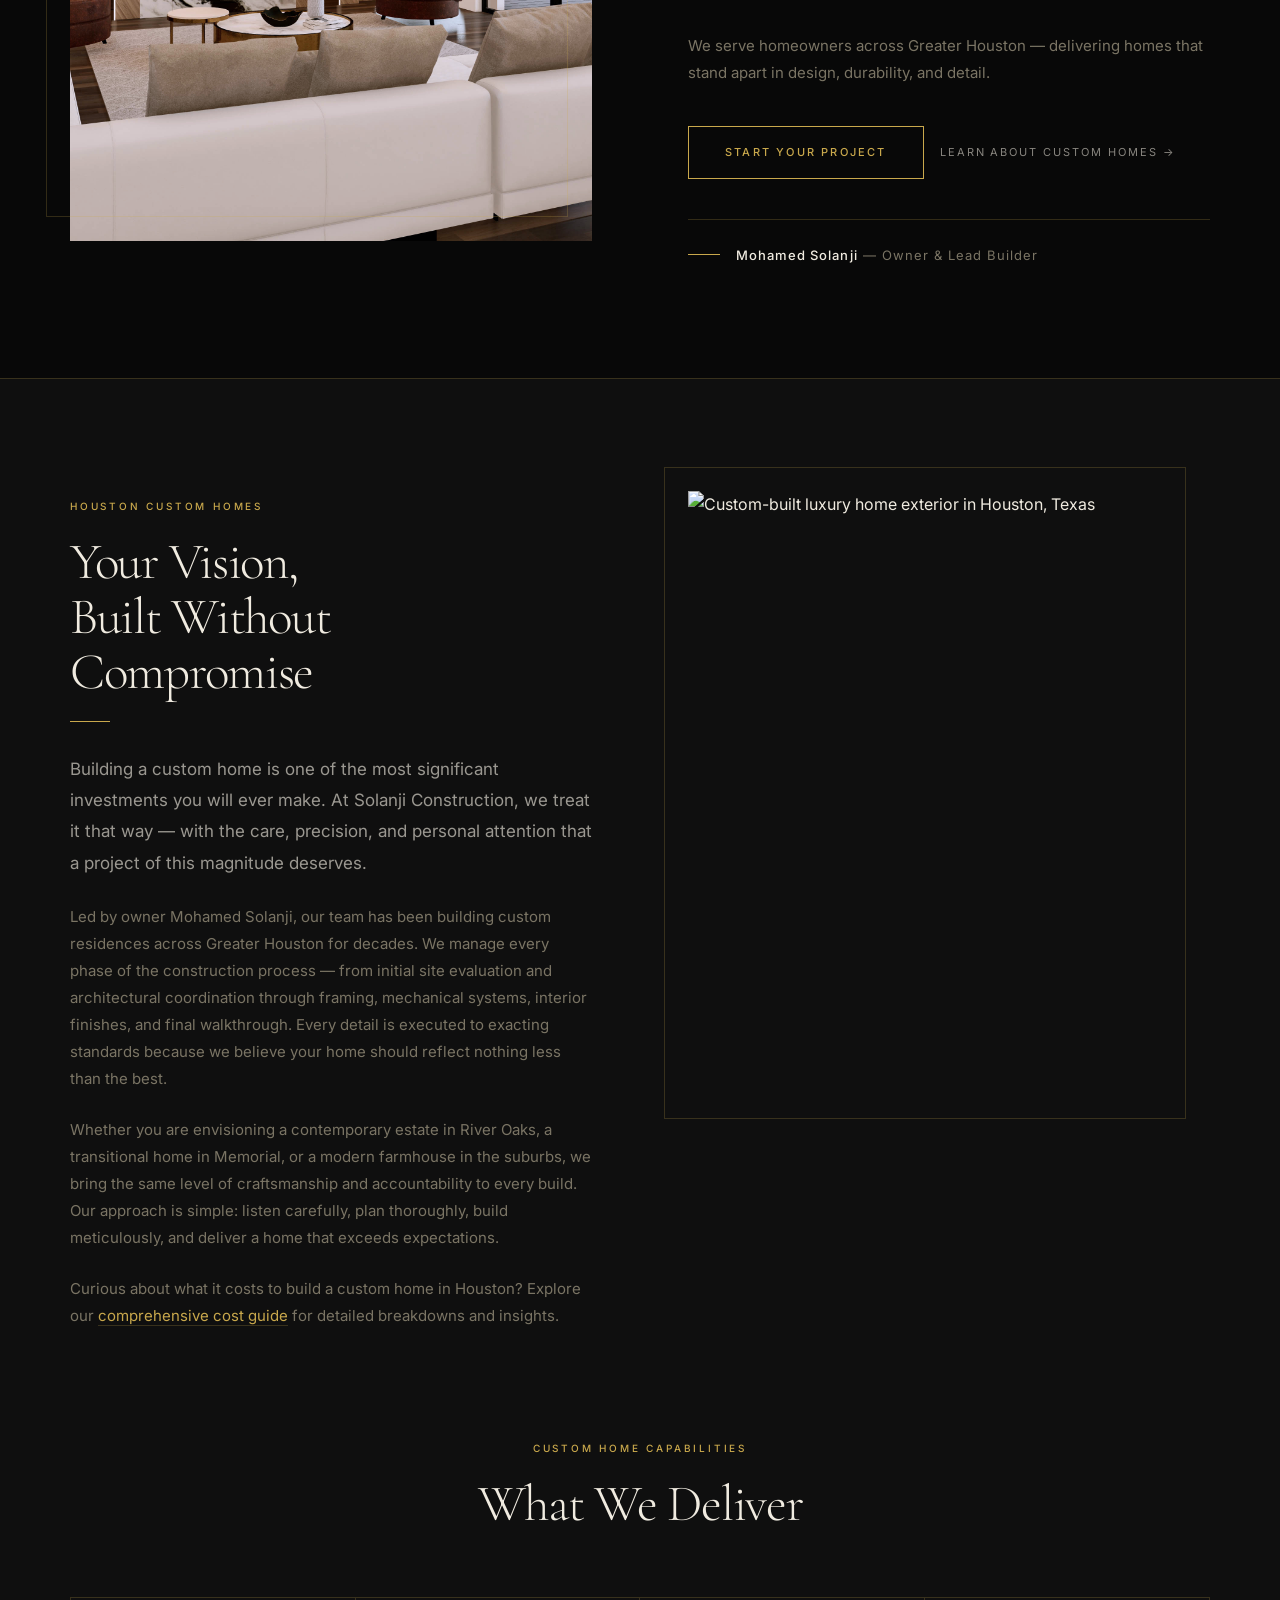
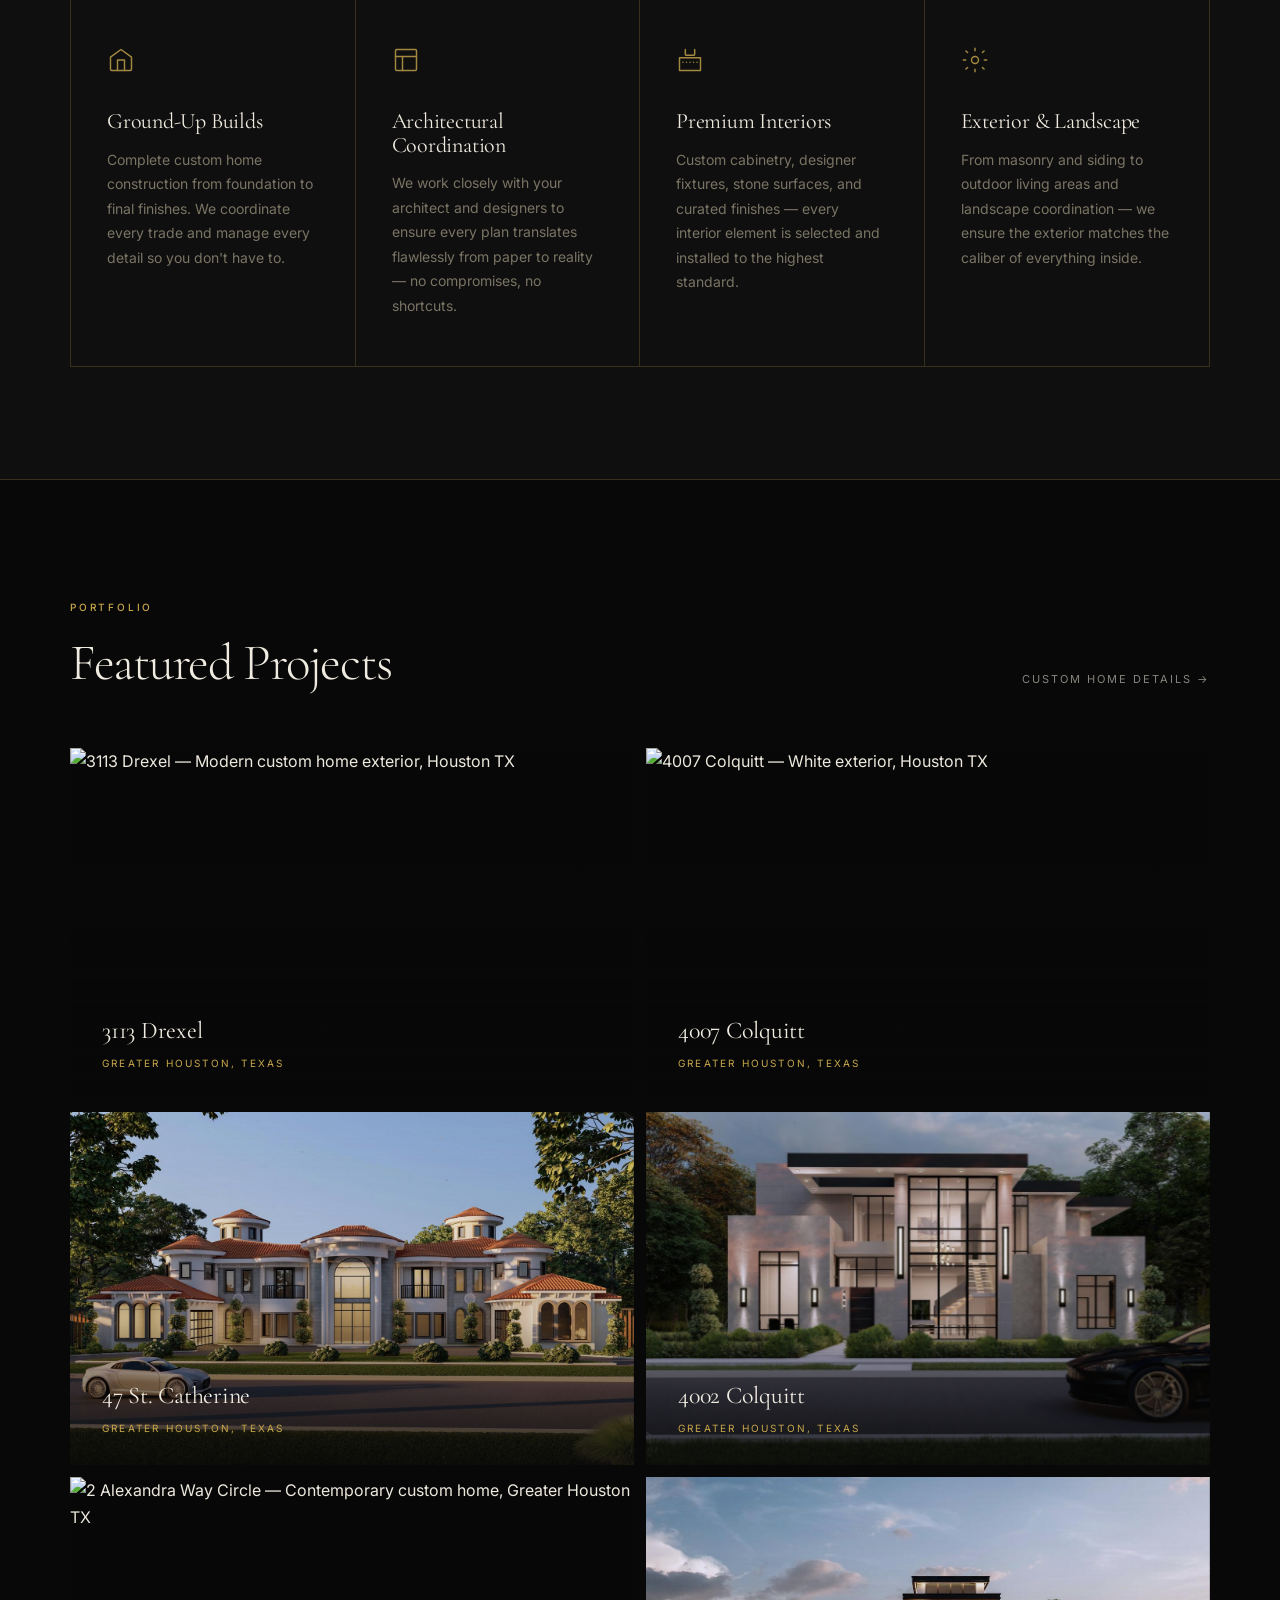
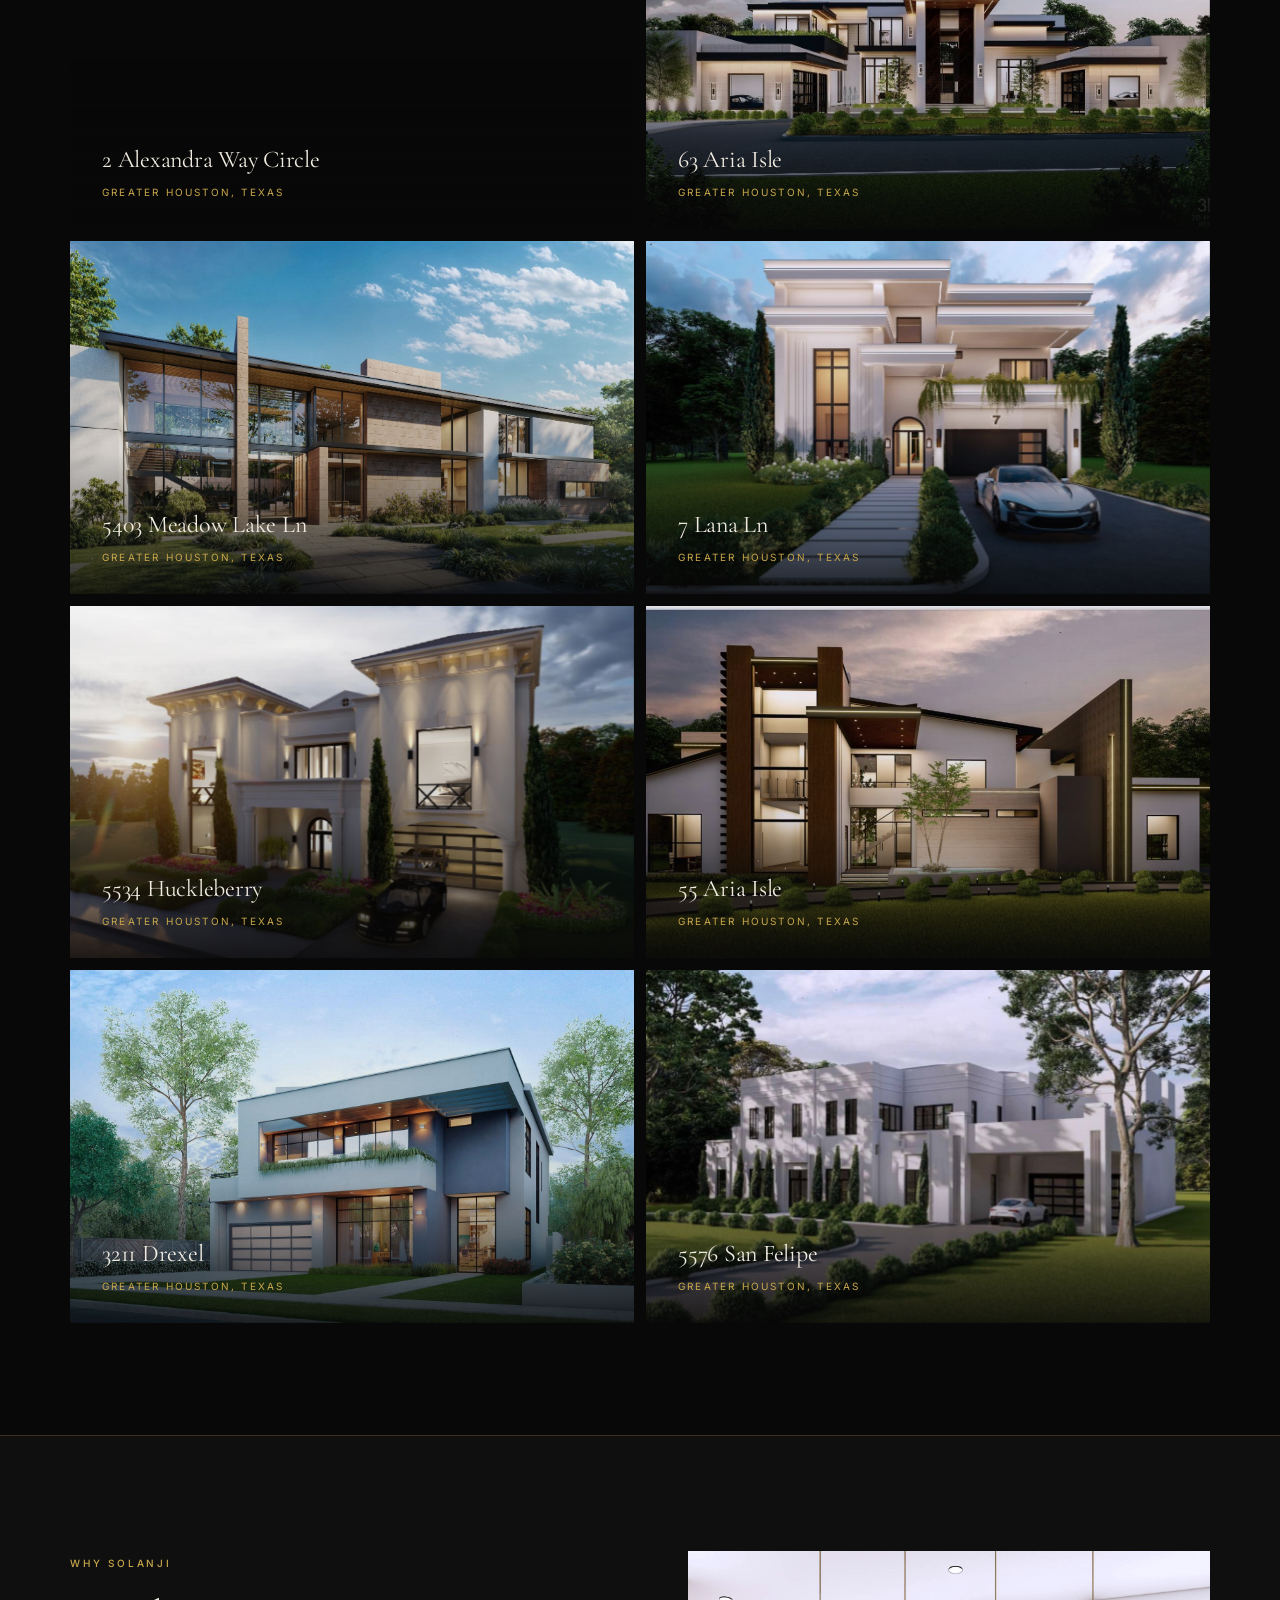
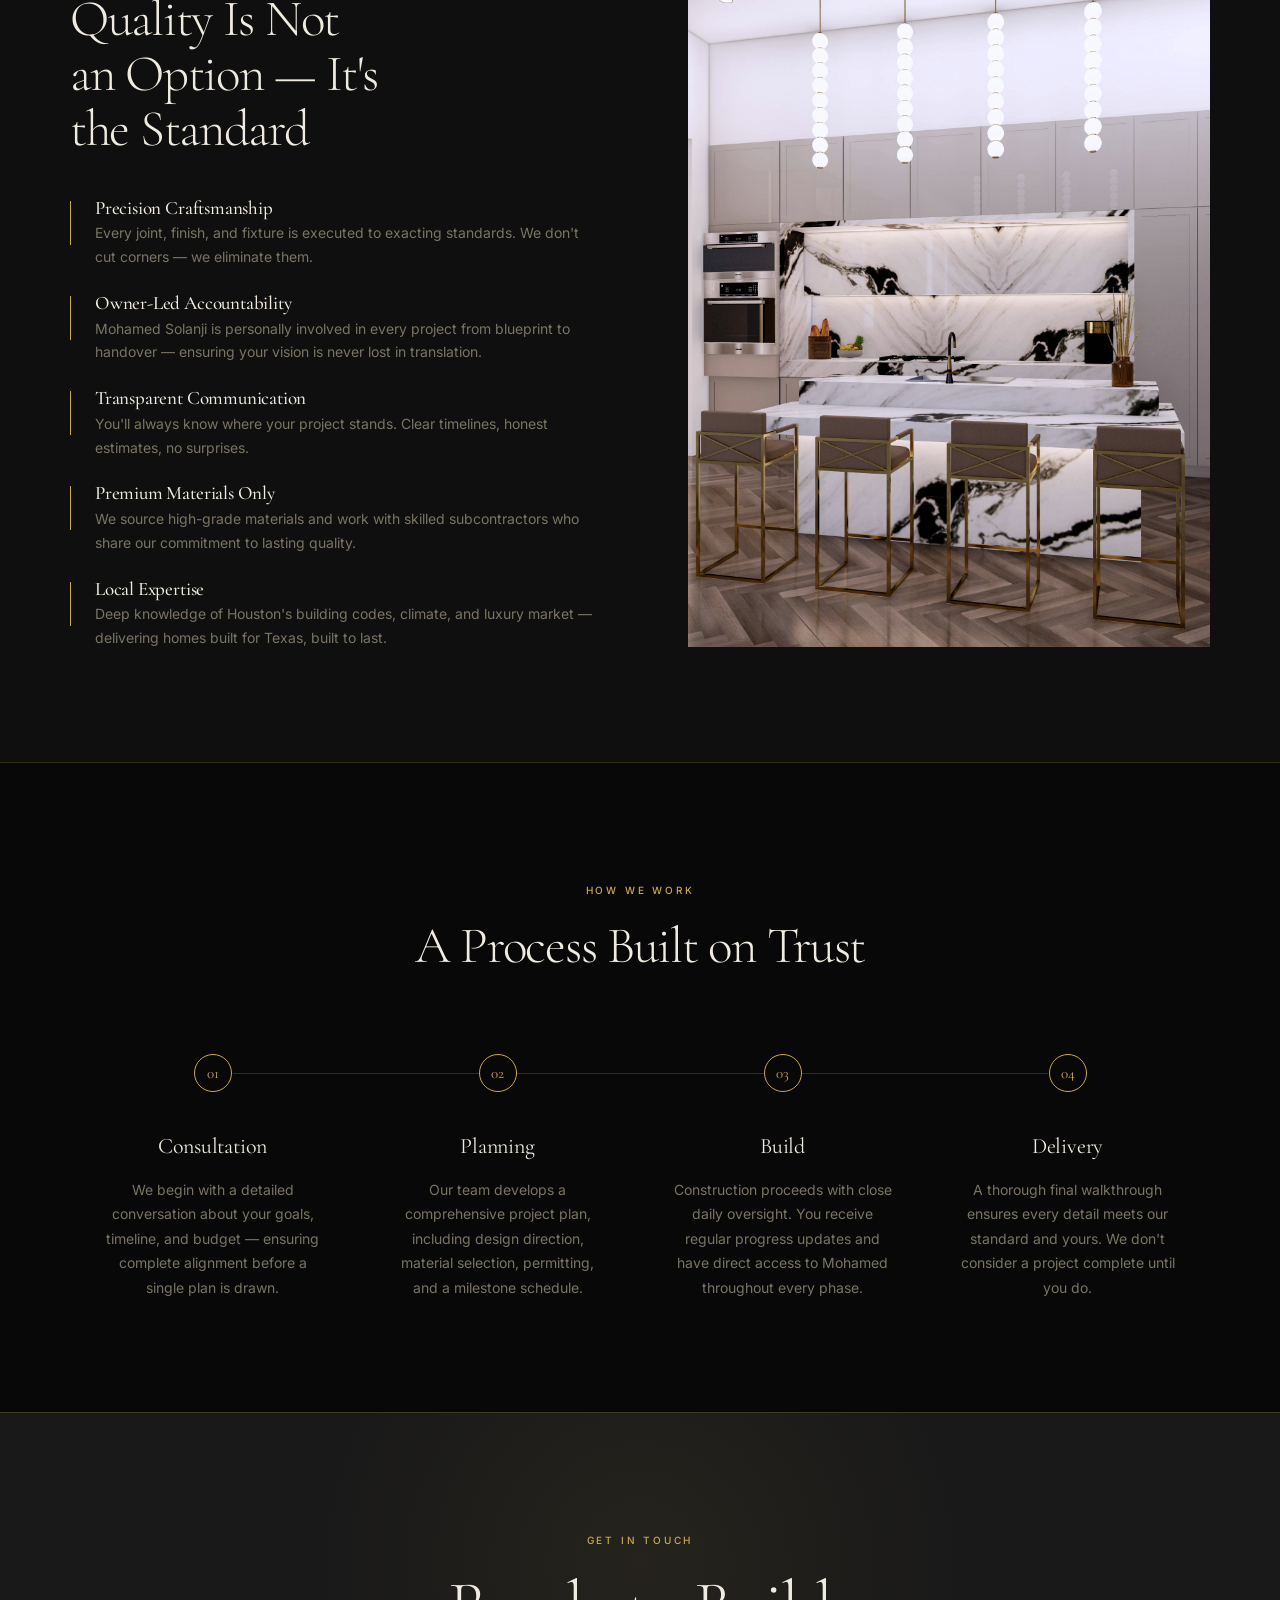
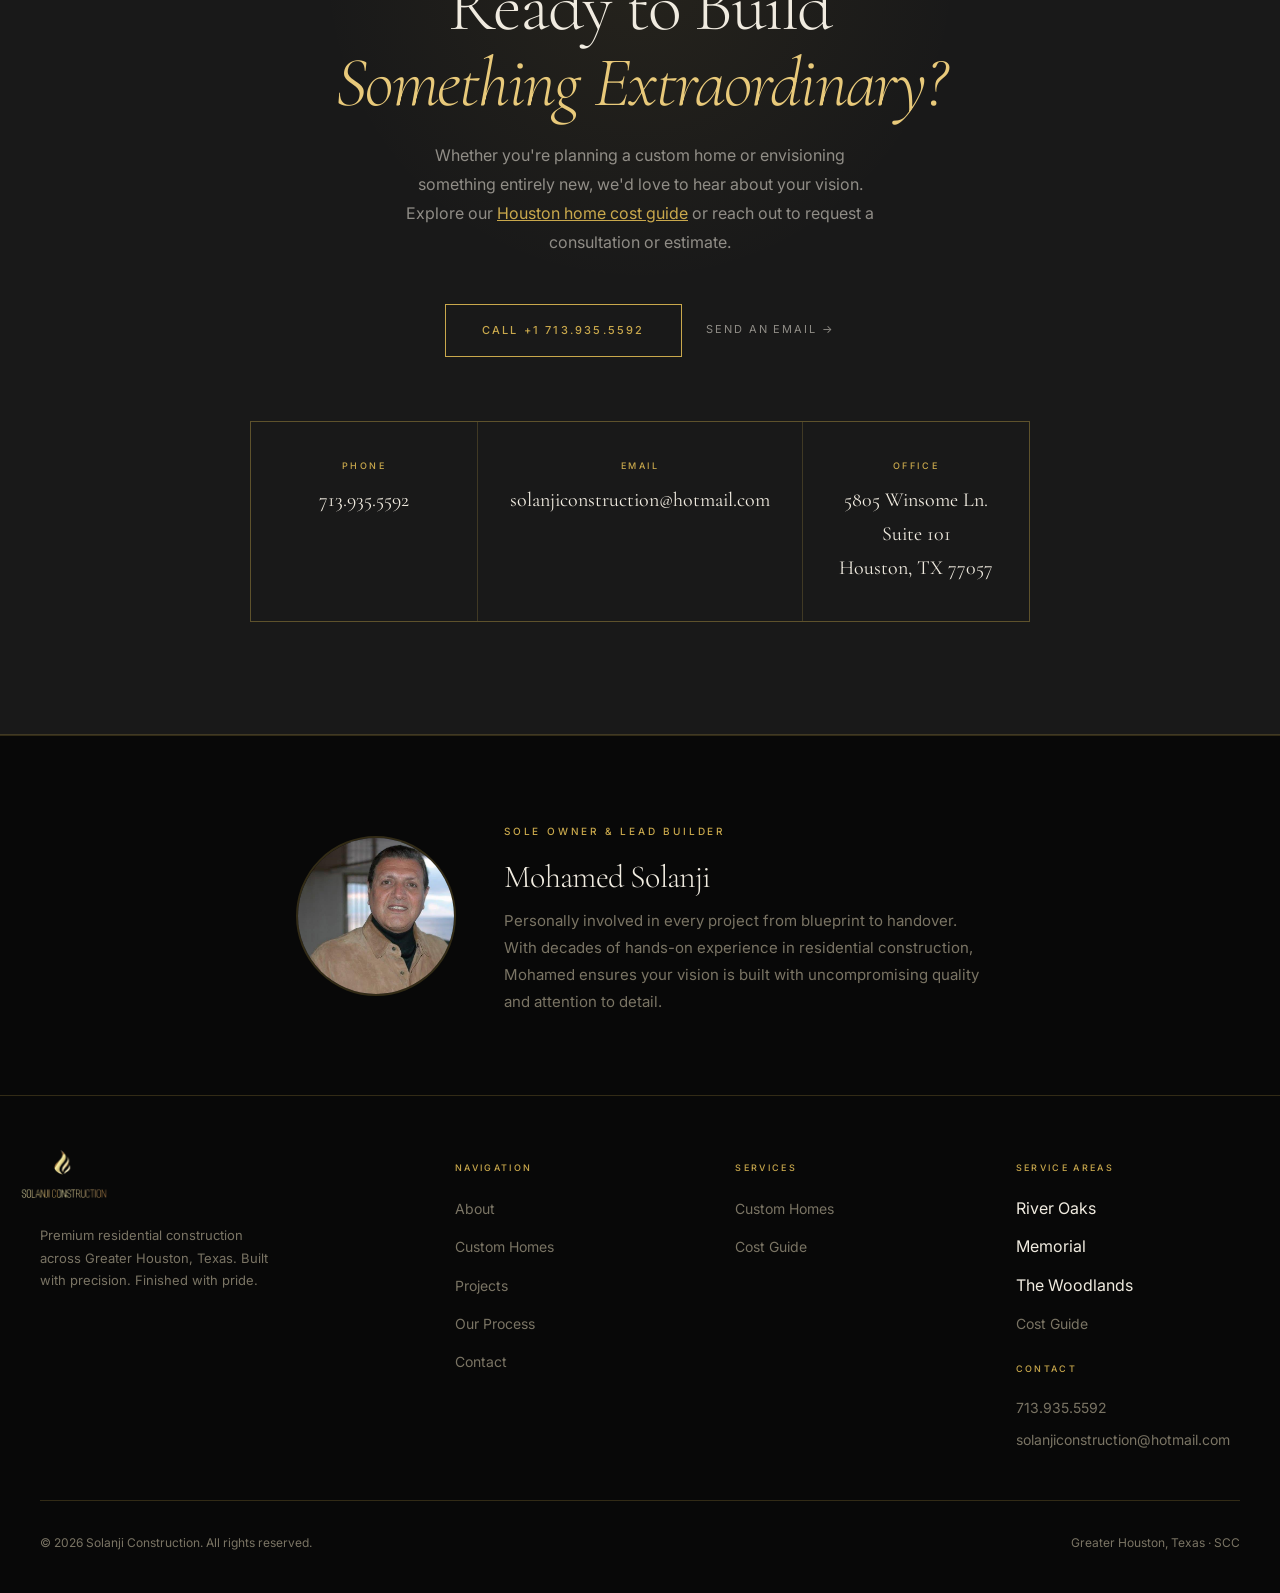
==== commit bde908c5: "Restore original creative H1 tagline Co-Authored-By: Claude Opus 4.6 (1M context) <noreply@anthropic" ====
--- a/index.html
+++ b/index.html
@@ -107,7 +107,7 @@
 
       <div class="hero-content">
         <span class="section-label">Greater Houston, Texas</span>
-        <h1>Premium Custom<br /><em>Home Builder</em><br />in Houston,<br />Texas</h1>
+        <h1>Built to<br /><em>Endure.</em><br />Designed to<br />Inspire.</h1>
         <p>Premium residential construction across Greater Houston. Every home we build is a reflection of our commitment to craft, precision, and elevated living.</p>
         <div class="hero-cta-row">
           <a href="#contact" class="btn-primary"><span>Request a Consultation</span></a>
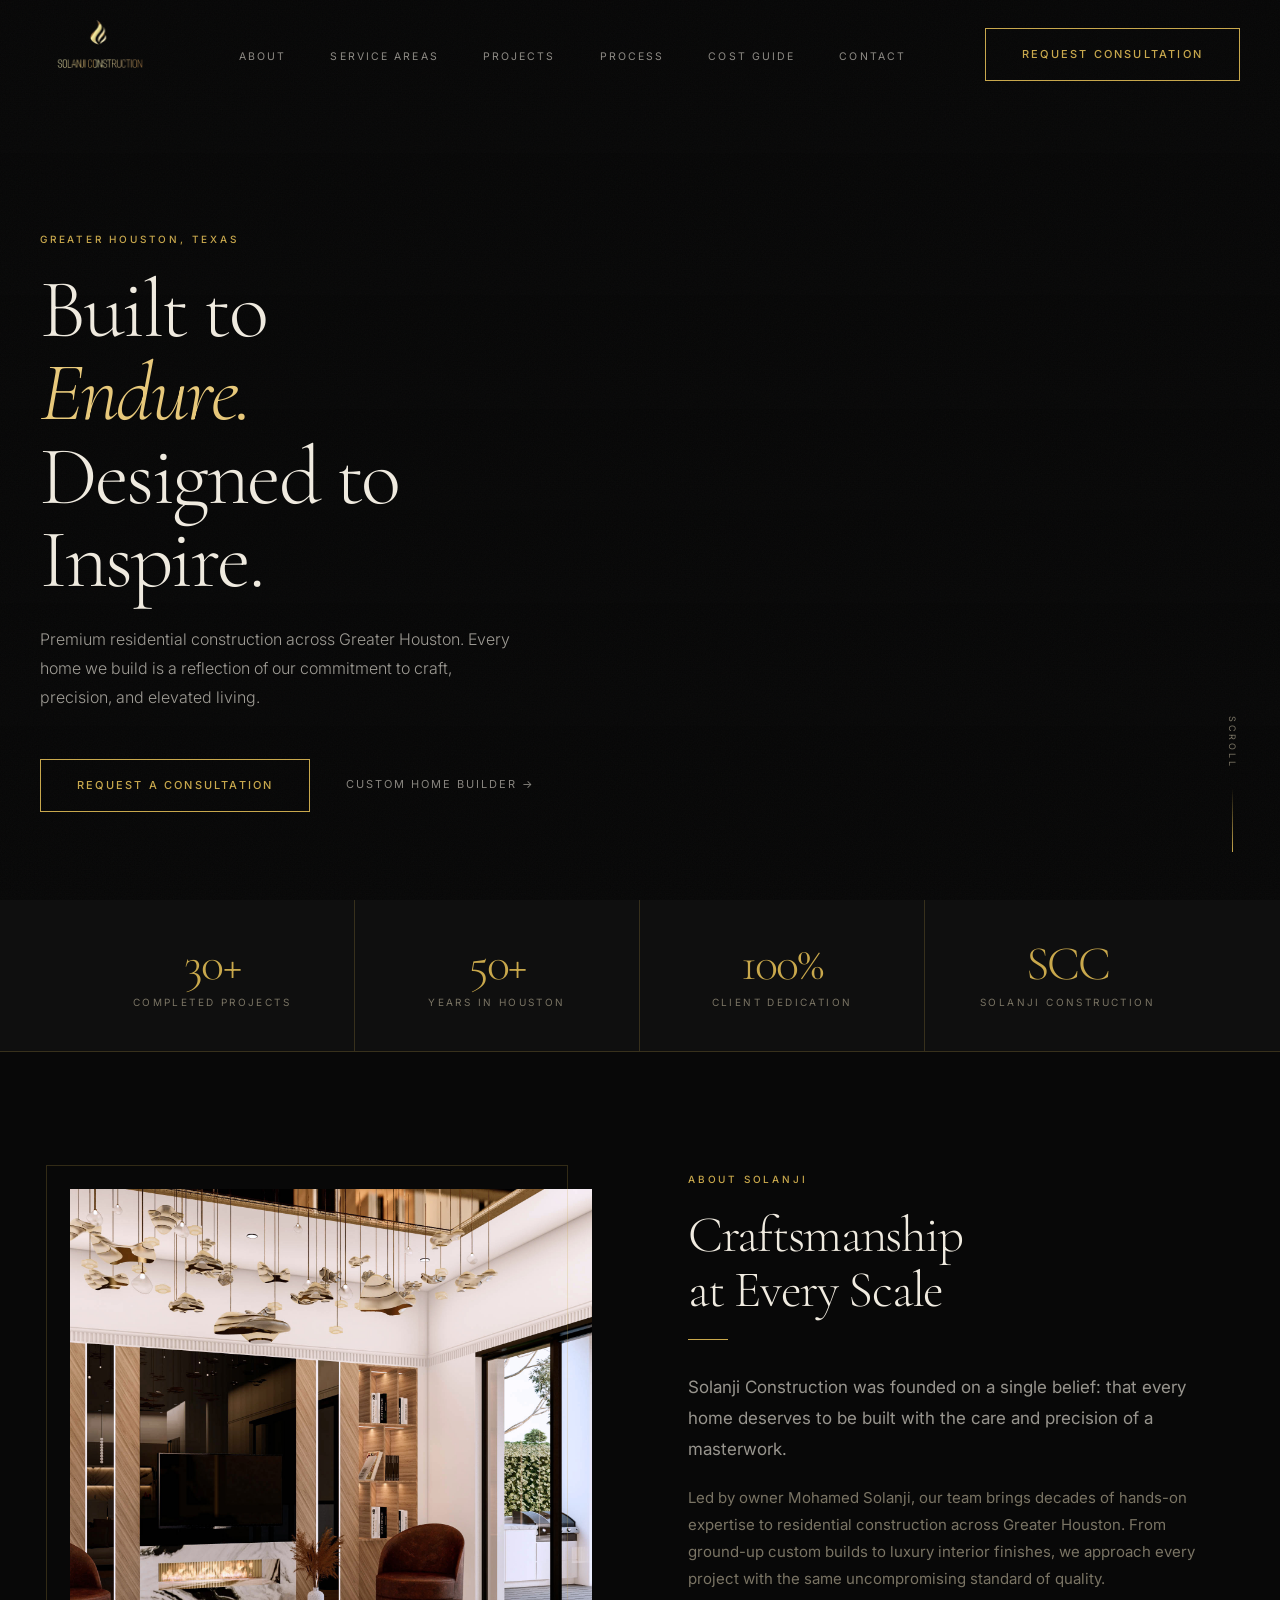
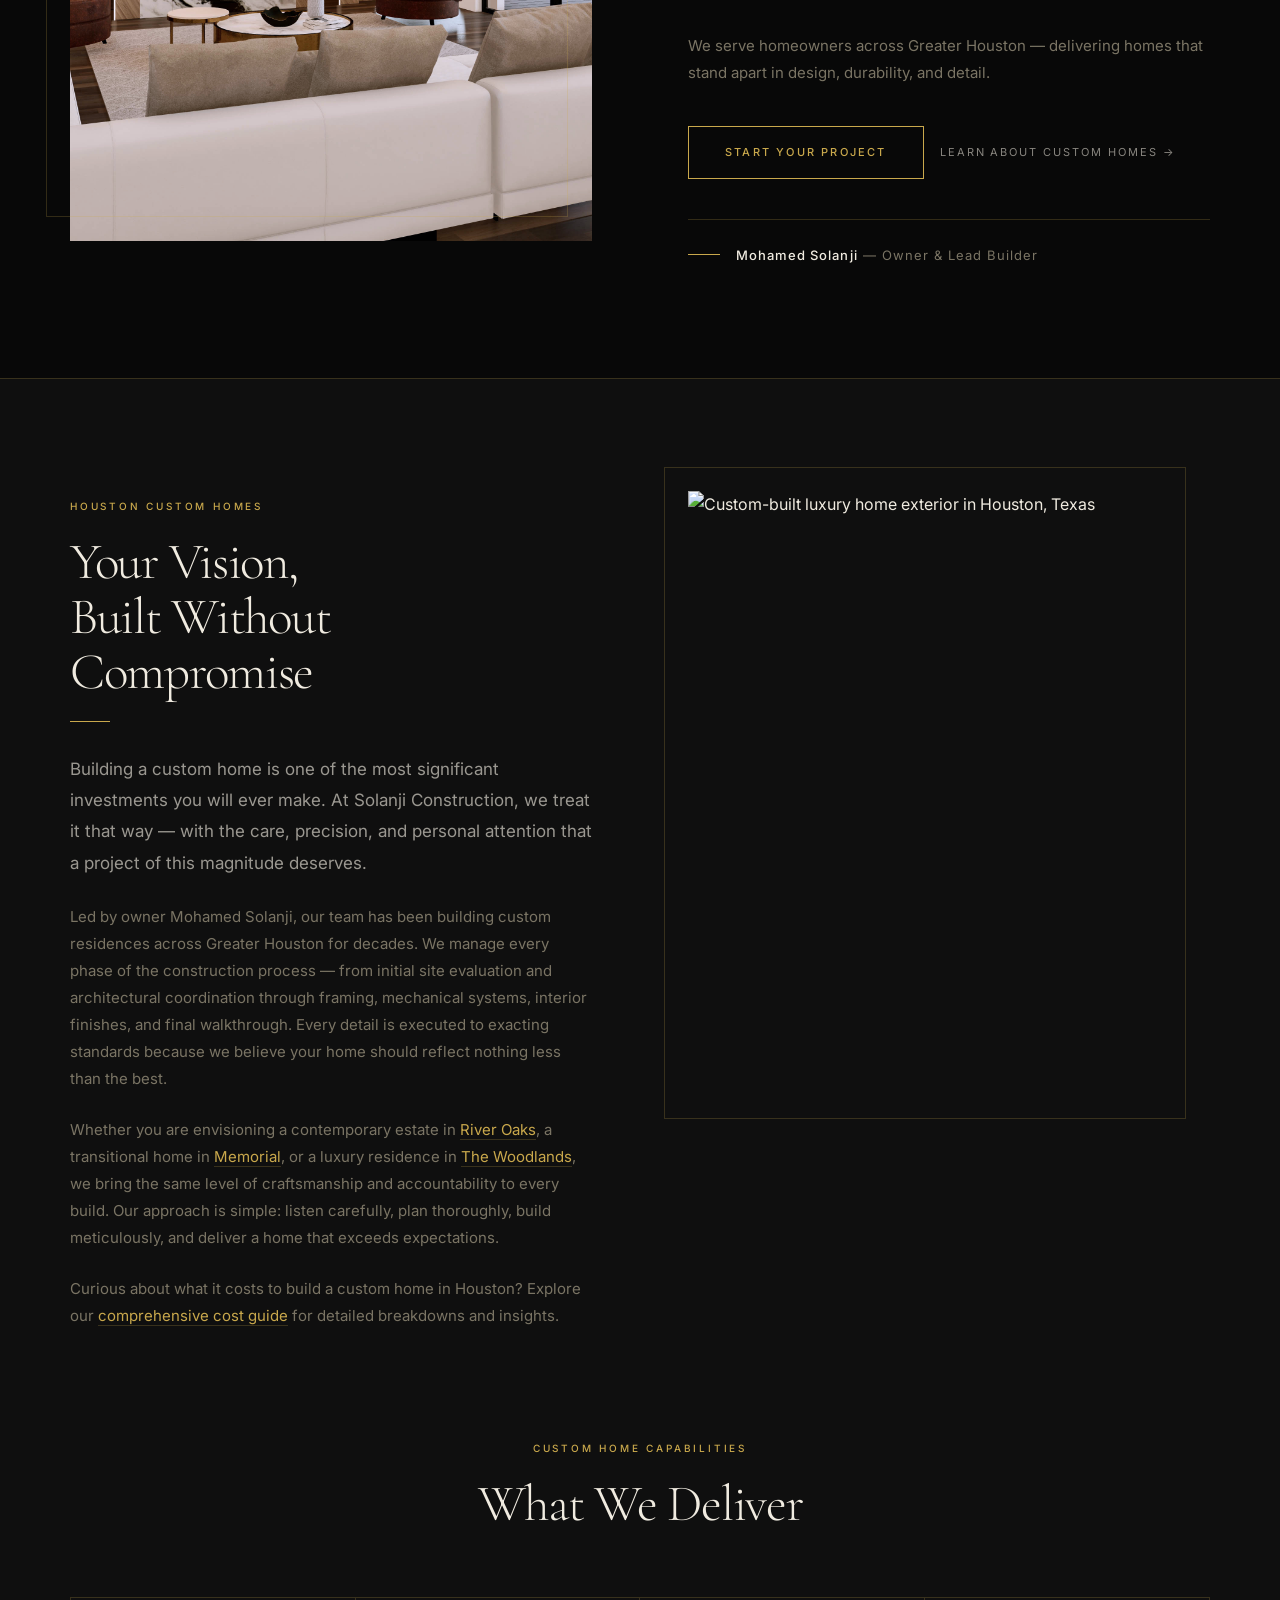
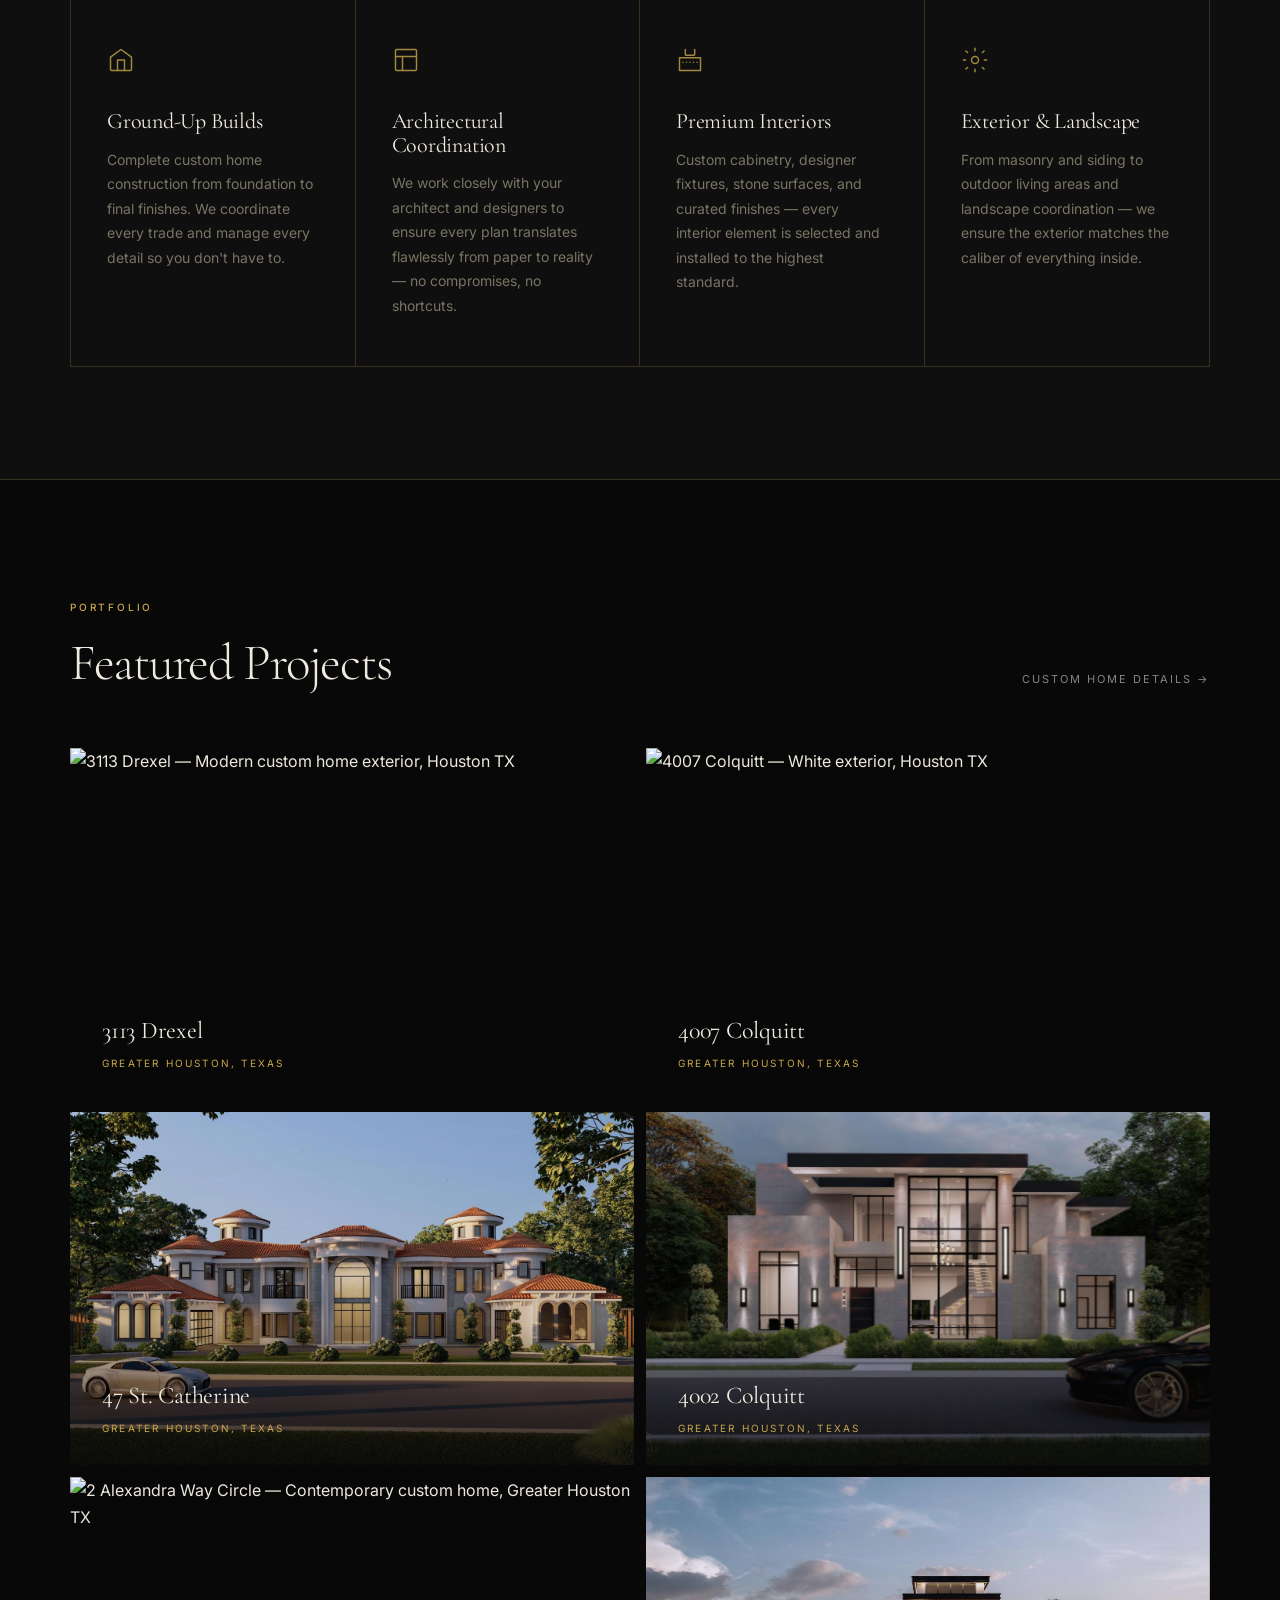
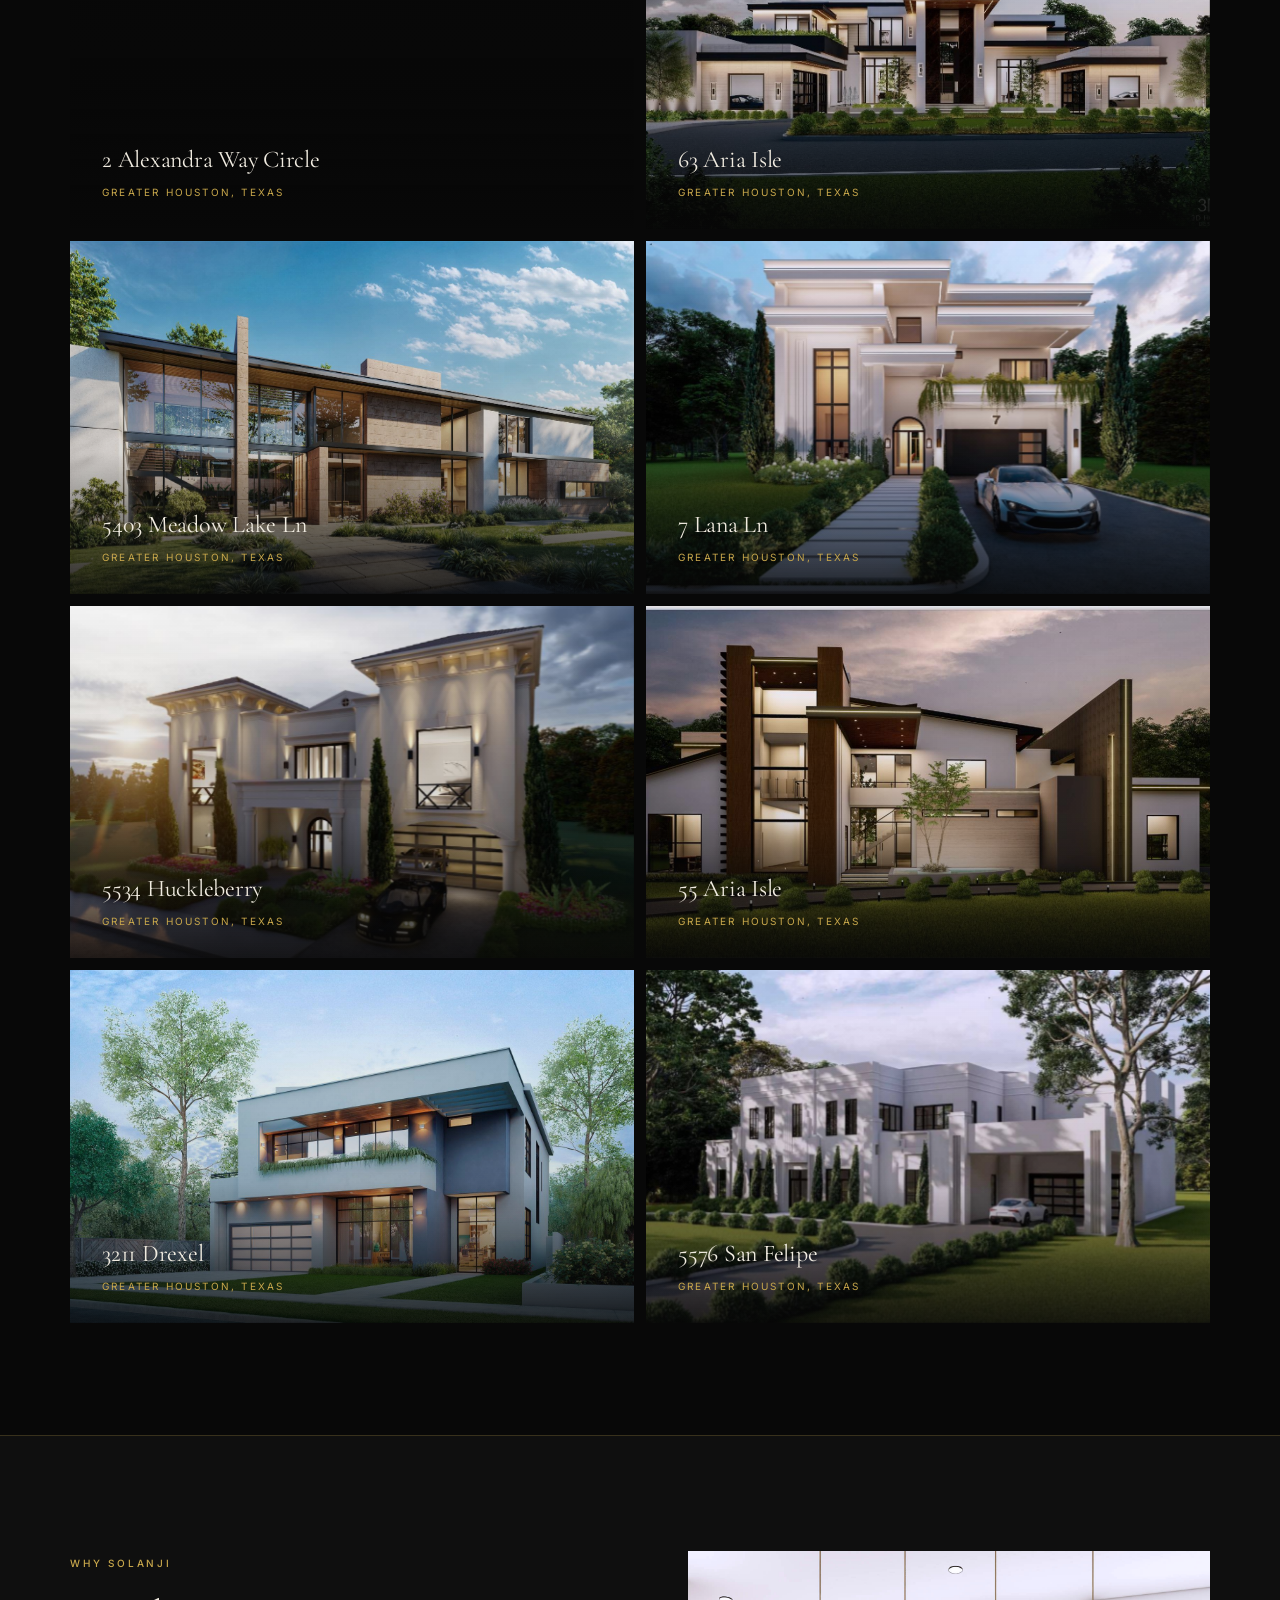
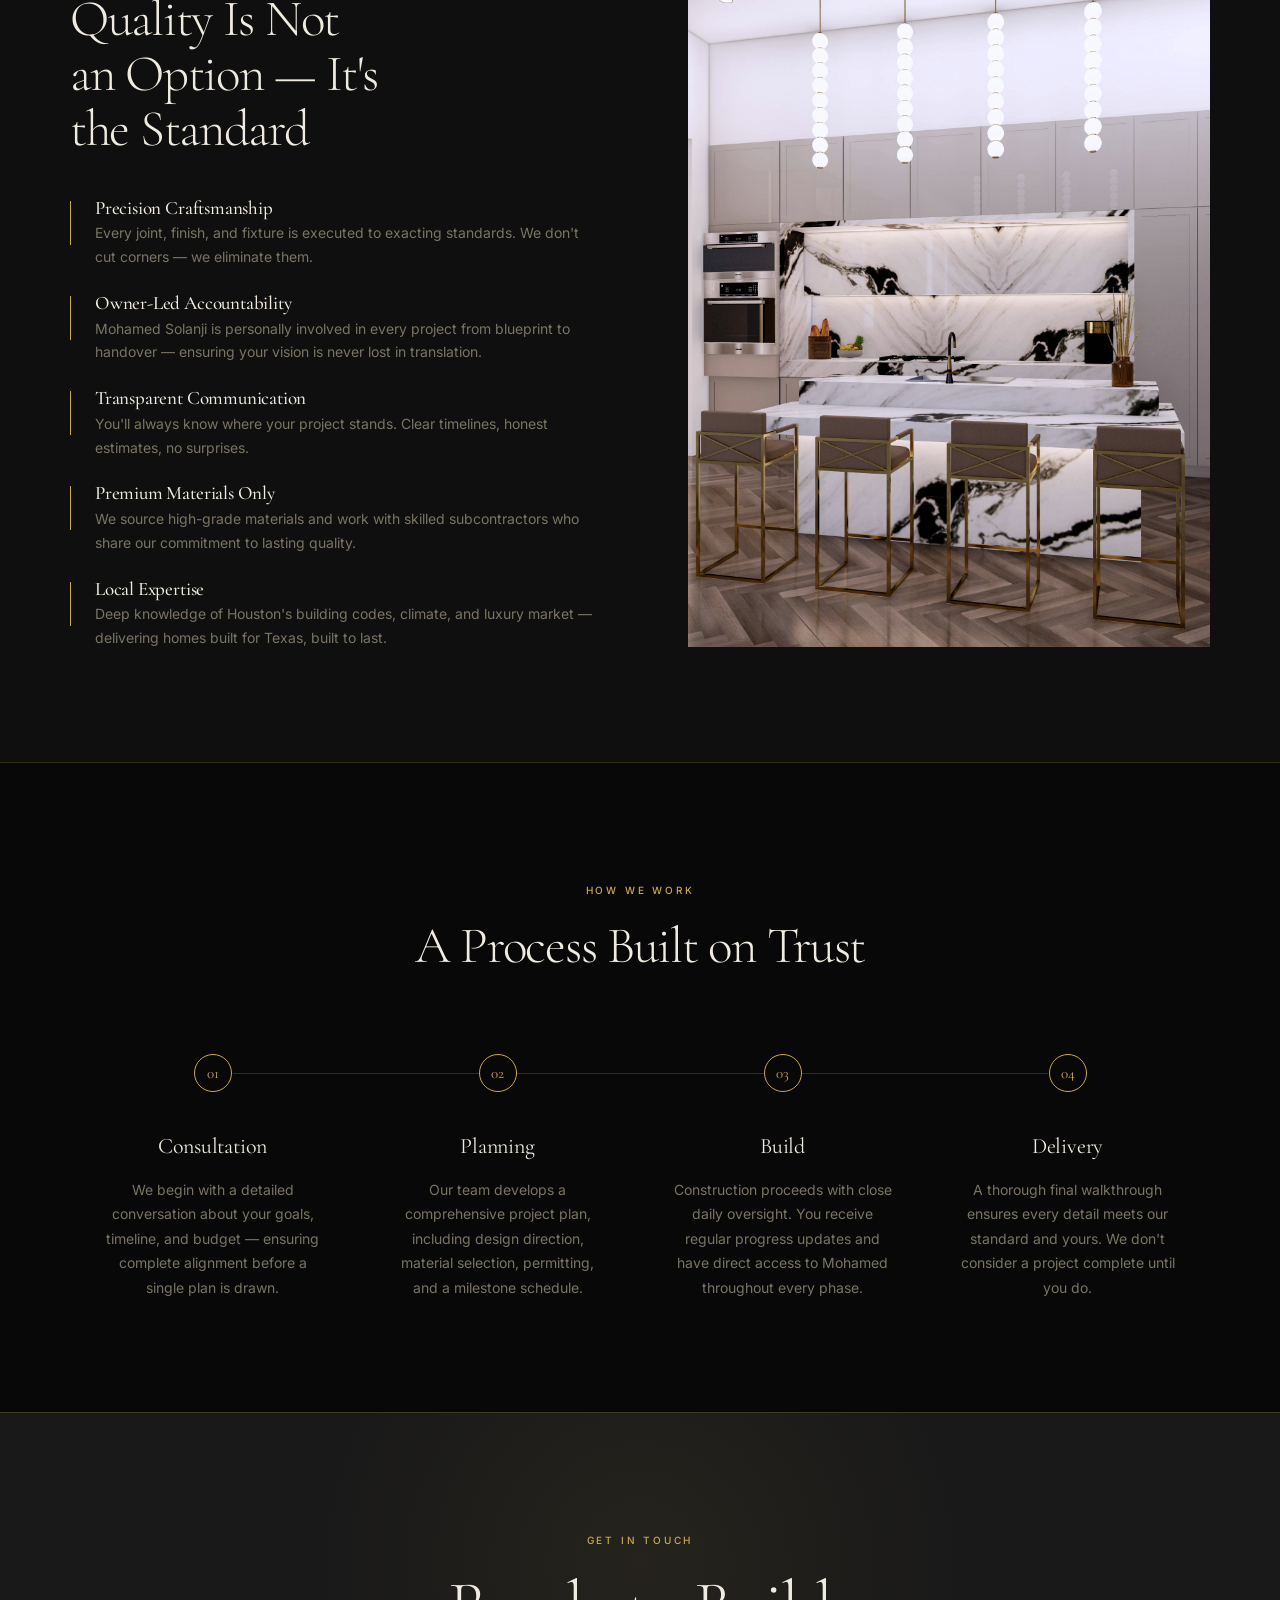
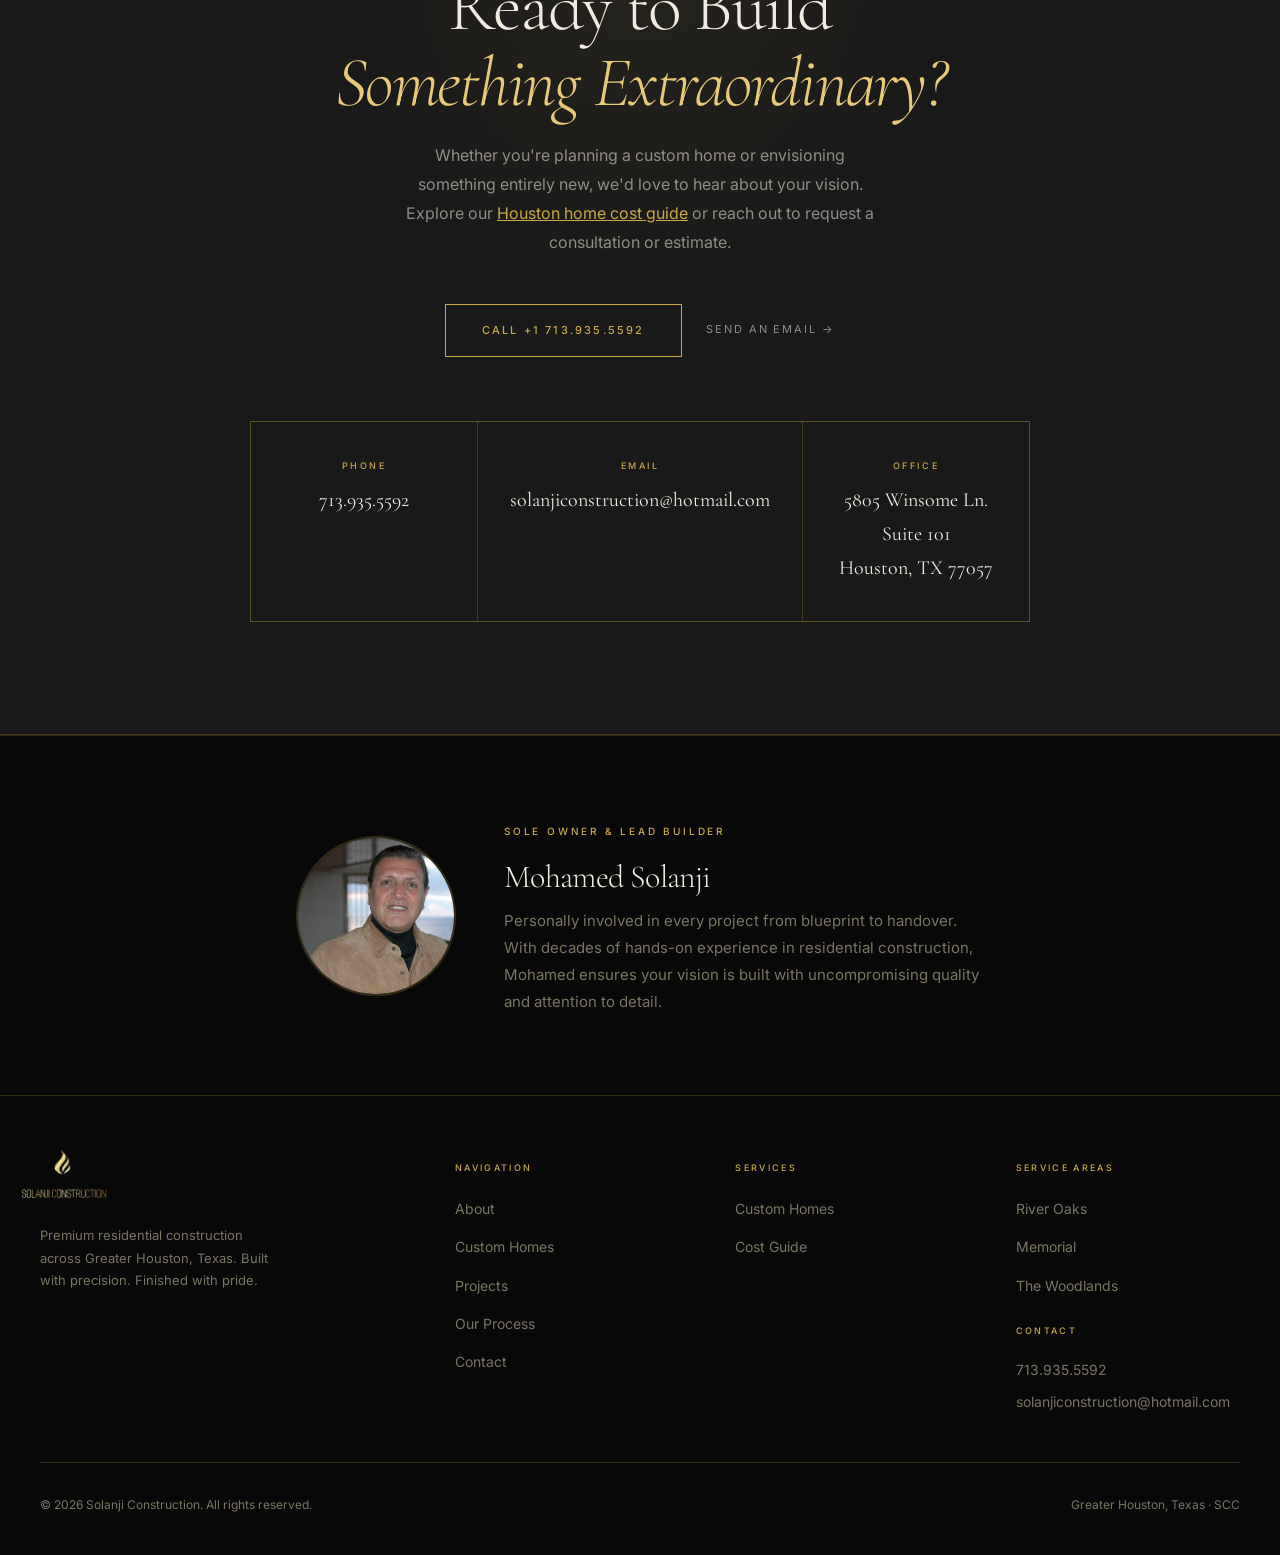
==== commit 9ff2180b: "Overhaul service area pages with in-depth content and full-viewport heroes - Rebuild River Oaks, Mem" ====
--- a/index.html
+++ b/index.html
@@ -5,14 +5,14 @@
   <meta name="viewport" content="width=device-width, initial-scale=1.0" />
   <title>Custom Home Builder Houston TX | Solanji Construction</title>
   <meta name="description" content="Solanji Construction builds premium custom homes across Greater Houston, TX. Ground-up builds, luxury interiors, and owner-led craftsmanship without compromise." />
-  <link rel="canonical" href="https://solanji-construction.vercel.app/" />
+  <link rel="canonical" href="https://solanjiconstruction.com/" />
 
   <!-- ===== OPEN GRAPH ===== -->
   <meta property="og:title" content="Custom Home Builder Houston TX | Solanji Construction" />
   <meta property="og:description" content="Premium residential construction across Greater Houston. Ground-up custom builds, luxury interiors, and owner-led craftsmanship." />
   <meta property="og:type" content="website" />
-  <meta property="og:url" content="https://solanji-construction.vercel.app/" />
-  <meta property="og:image" content="https://solanji-construction.vercel.app/extracted_images/image2.jpg" />
+  <meta property="og:url" content="https://solanjiconstruction.com/" />
+  <meta property="og:image" content="https://solanjiconstruction.com/extracted_images/image2.jpg" />
 
   <!-- ===== FAVICON ===== -->
   <link rel="icon" href="/favicon.ico" sizes="any" />
@@ -63,7 +63,10 @@
   ====================================================== -->
   <nav id="mobileNav" role="dialog" aria-label="Mobile navigation">
     <a href="#about"    onclick="closeMobile()">About</a>
-    <a href="#custom-homes" onclick="closeMobile()">Custom Homes</a>
+    <a href="#custom-homes" onclick="closeMobile()">Service Areas</a>
+    <a href="custom-homes-river-oaks.html" onclick="closeMobile()" style="padding-left:1.5rem;">River Oaks</a>
+    <a href="custom-homes-memorial.html" onclick="closeMobile()" style="padding-left:1.5rem;">Memorial</a>
+    <a href="custom-homes-the-woodlands.html" onclick="closeMobile()" style="padding-left:1.5rem;">The Woodlands</a>
     <a href="#projects" onclick="closeMobile()">Projects</a>
     <a href="#process"  onclick="closeMobile()">Process</a>
     <a href="cost-to-build-home-houston.html" onclick="closeMobile()">Cost Guide</a>
@@ -80,7 +83,14 @@
     <nav aria-label="Main navigation">
       <ul class="nav-links">
         <li><a href="#about">About</a></li>
-        <li><a href="#custom-homes">Custom Homes</a></li>
+        <li class="nav-dropdown">
+              <a href="#custom-homes">Service Areas</a>
+              <div class="nav-dropdown-menu">
+                <a href="custom-homes-river-oaks.html">River Oaks</a>
+                <a href="custom-homes-memorial.html">Memorial</a>
+                <a href="custom-homes-the-woodlands.html">The Woodlands</a>
+              </div>
+            </li>
         <li><a href="#projects">Projects</a></li>
         <li><a href="#process">Process</a></li>
         <li><a href="cost-to-build-home-houston.html">Cost Guide</a></li>
@@ -111,7 +121,7 @@
         <p>Premium residential construction across Greater Houston. Every home we build is a reflection of our commitment to craft, precision, and elevated living.</p>
         <div class="hero-cta-row">
           <a href="#contact" class="btn-primary"><span>Request a Consultation</span></a>
-          <a href="custom-home-builder-houston.html" class="btn-ghost">Custom Home Builder →</a>
+          <a href="#custom-homes" class="btn-ghost">Custom Home Builder →</a>
         </div>
       </div>
 
@@ -177,7 +187,7 @@
               We serve homeowners across Greater Houston — delivering homes that stand apart in design, durability, and detail.
             </p>
             <a href="#contact" class="btn-primary"><span>Start Your Project</span></a>
-            <a href="custom-home-builder-houston.html" class="btn-ghost" style="margin-left:0.75rem;">Learn About Custom Homes →</a>
+            <a href="#custom-homes" class="btn-ghost" style="margin-left:0.75rem;">Learn About Custom Homes →</a>
 
             <div class="owner-tag" style="margin-top:2.5rem;">
               <div class="owner-line"></div>
@@ -206,7 +216,7 @@
               Led by owner Mohamed Solanji, our team has been building custom residences across Greater Houston for decades. We manage every phase of the construction process — from initial site evaluation and architectural coordination through framing, mechanical systems, interior finishes, and final walkthrough. Every detail is executed to exacting standards because we believe your home should reflect nothing less than the best.
             </p>
             <p class="body-copy">
-              Whether you are envisioning a contemporary estate in River Oaks, a transitional home in Memorial, or a modern farmhouse in the suburbs, we bring the same level of craftsmanship and accountability to every build. Our approach is simple: listen carefully, plan thoroughly, build meticulously, and deliver a home that exceeds expectations.
+              Whether you are envisioning a contemporary estate in <a href="custom-homes-river-oaks.html">River Oaks</a>, a transitional home in <a href="custom-homes-memorial.html">Memorial</a>, or a luxury residence in <a href="custom-homes-the-woodlands.html">The Woodlands</a>, we bring the same level of craftsmanship and accountability to every build. Our approach is simple: listen carefully, plan thoroughly, build meticulously, and deliver a home that exceeds expectations.
             </p>
             <p class="body-copy">
               Curious about what it costs to build a custom home in Houston? Explore our <a href="cost-to-build-home-houston.html">comprehensive cost guide</a> for detailed breakdowns and insights.
@@ -278,7 +288,7 @@
             <span class="section-label">Portfolio</span>
             <h2>Featured Projects</h2>
           </div>
-          <a href="custom-home-builder-houston.html" class="btn-ghost">Custom Home Details →</a>
+          <a href="#custom-homes" class="btn-ghost">Custom Home Details →</a>
         </div>
 
         <div class="projects-grid">
@@ -597,7 +607,7 @@
       <div class="footer-col">
         <p class="footer-col-title">Services</p>
         <ul>
-          <li><a href="custom-home-builder-houston.html">Custom Homes</a></li>
+          <li><a href="index.html#custom-homes">Custom Homes</a></li>
           <li><a href="cost-to-build-home-houston.html">Cost Guide</a></li>
         </ul>
       </div>
@@ -606,10 +616,9 @@
       <div class="footer-col">
         <p class="footer-col-title">Service Areas</p>
         <ul>
-          <li>River Oaks</li>
-          <li>Memorial</li>
-          <li>The Woodlands</li>
-          <li><a href="cost-to-build-home-houston.html">Cost Guide</a></li>
+          <li><a href="custom-homes-river-oaks.html">River Oaks</a></li>
+          <li><a href="custom-homes-memorial.html">Memorial</a></li>
+          <li><a href="custom-homes-the-woodlands.html">The Woodlands</a></li>
         </ul>
         <p class="footer-col-title" style="margin-top:1.5rem;">Contact</p>
         <address>
--- a/styles.css
+++ b/styles.css
@@ -373,7 +373,8 @@
 /* ── SUBPAGE HERO ─────────────────────────────────────── */
 .subpage-hero {
   position: relative;
-  min-height: 520px;
+  height: 100svh;
+  min-height: 680px;
   display: flex;
   align-items: flex-end;
   overflow: hidden;
@@ -1128,5 +1129,5 @@
   .stat-cell { border-right: none; border-bottom: 1px solid var(--gold-border); }
   .stat-cell:last-child { border-bottom: none; }
   .projects-header { flex-direction: column; align-items: flex-start; gap: 1rem; }
-  .subpage-hero { min-height: 420px; }
-}
+  .subpage-hero { height: 100svh; min-height: 520px; }
+}
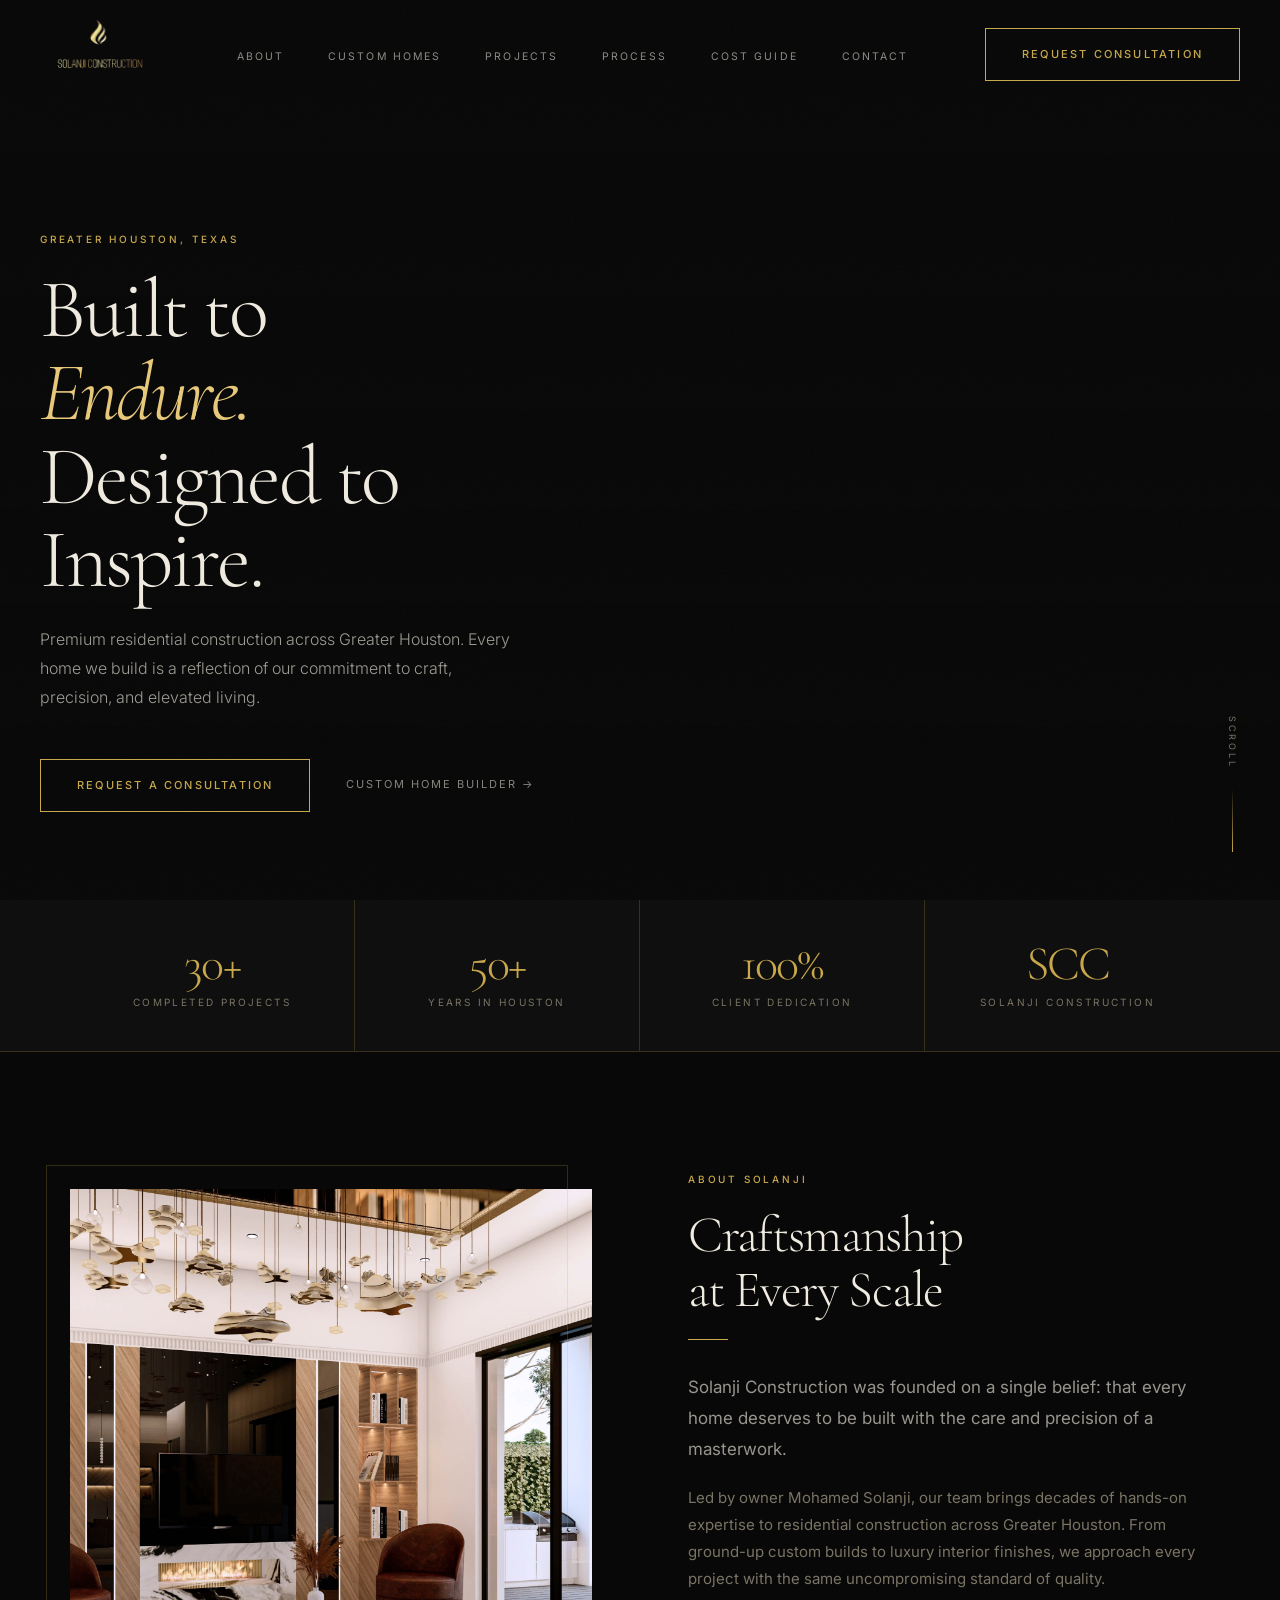
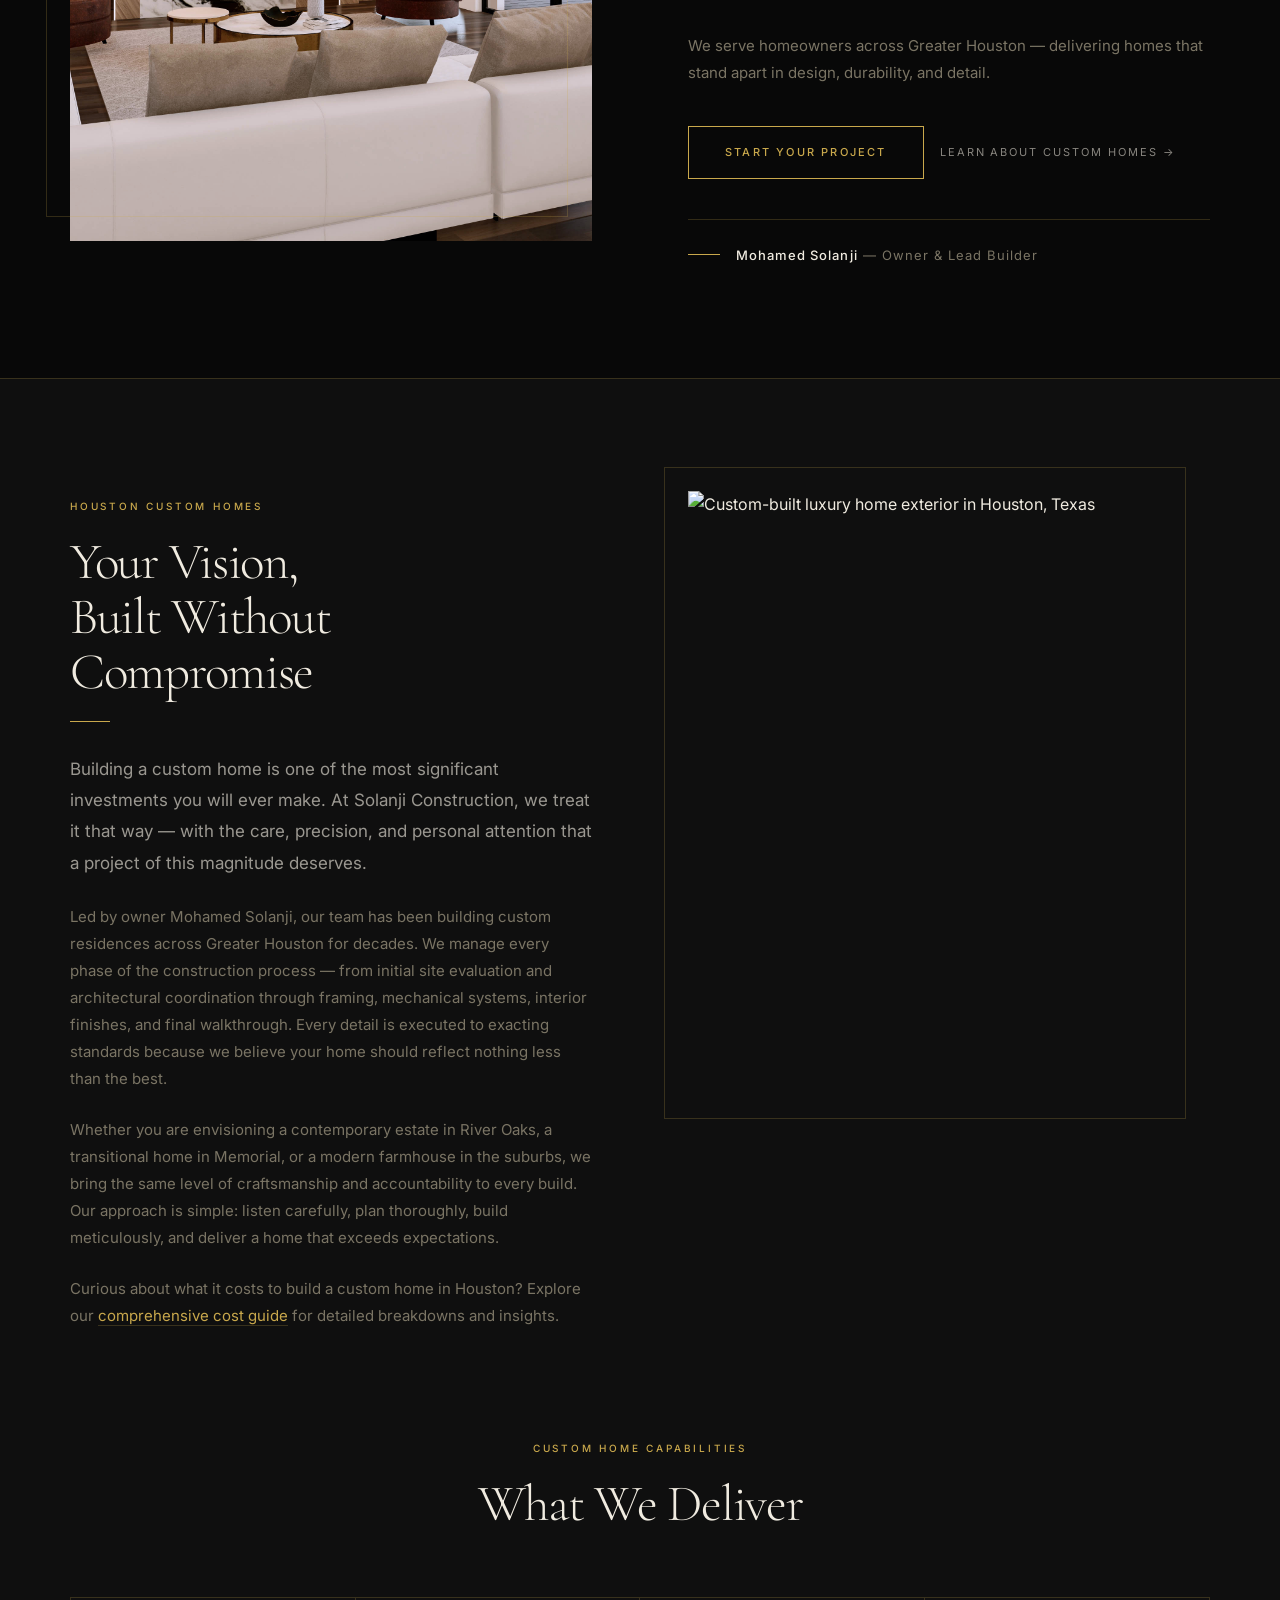
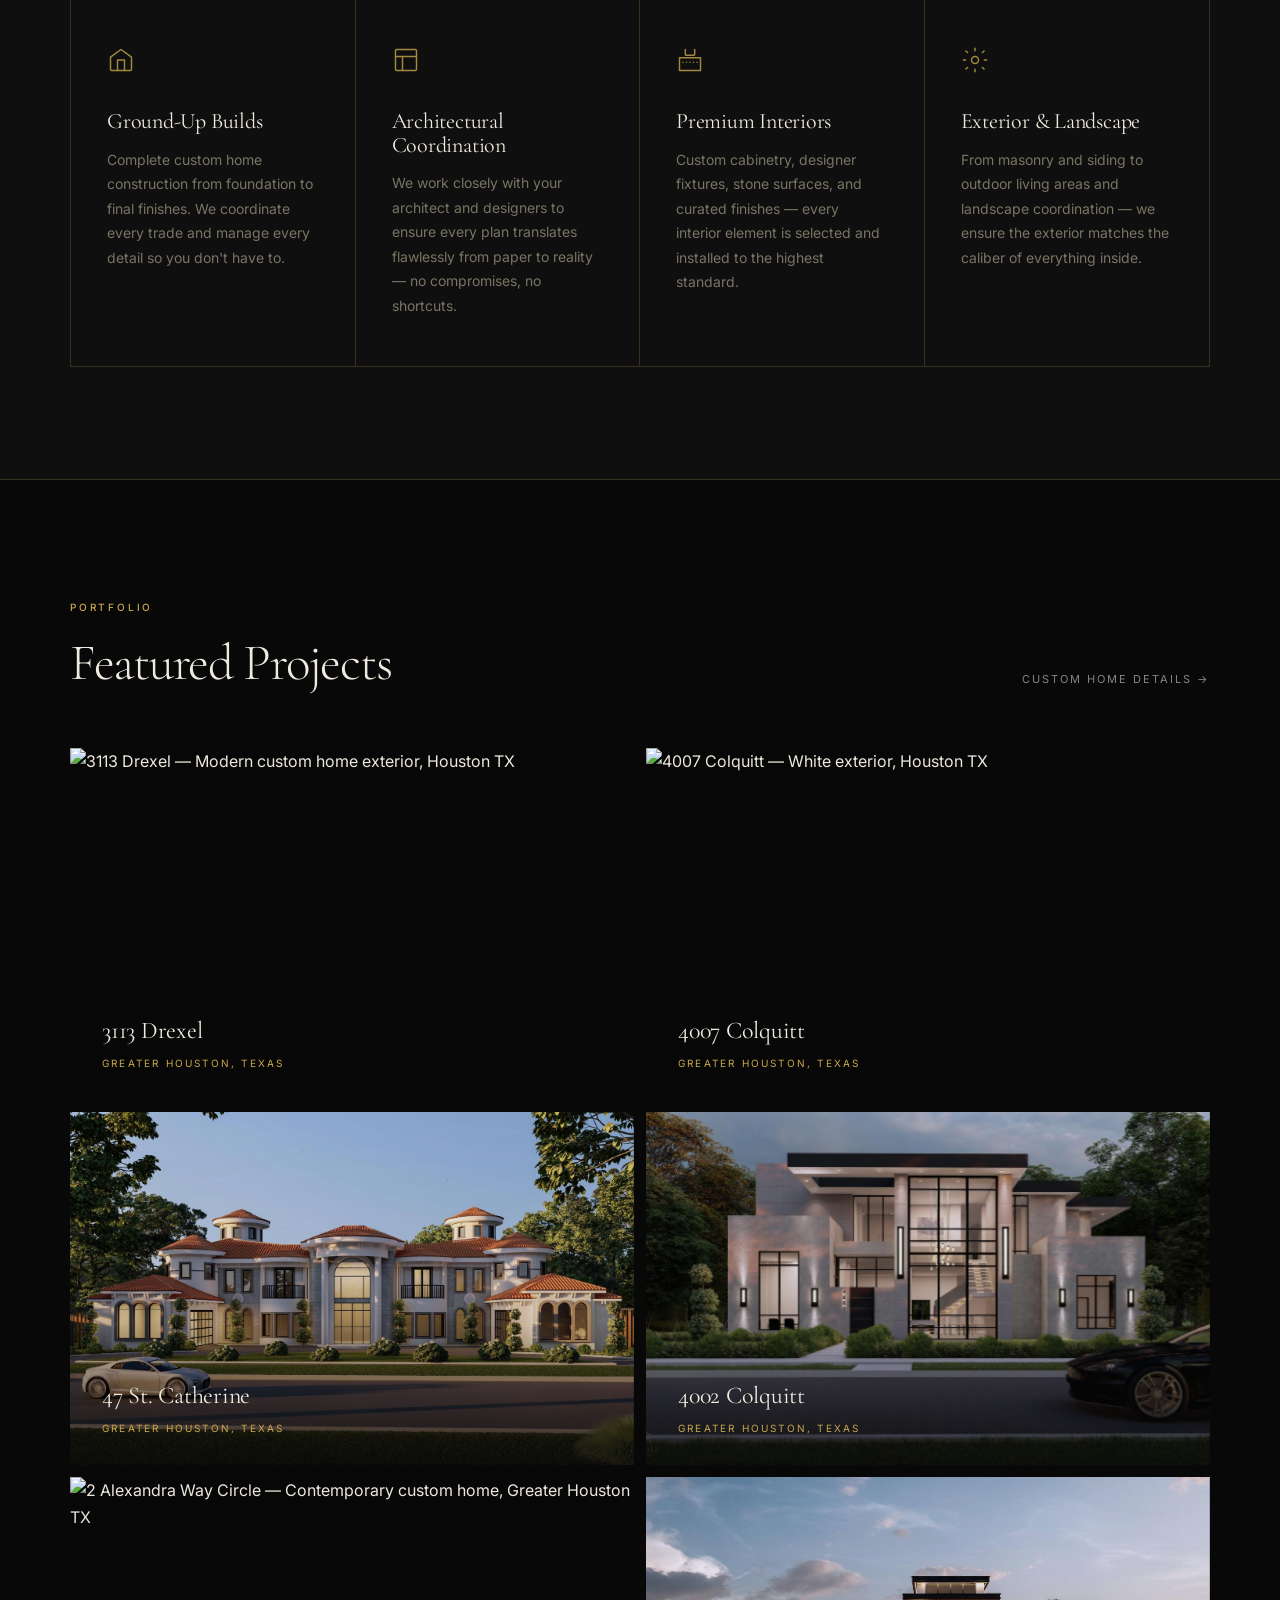
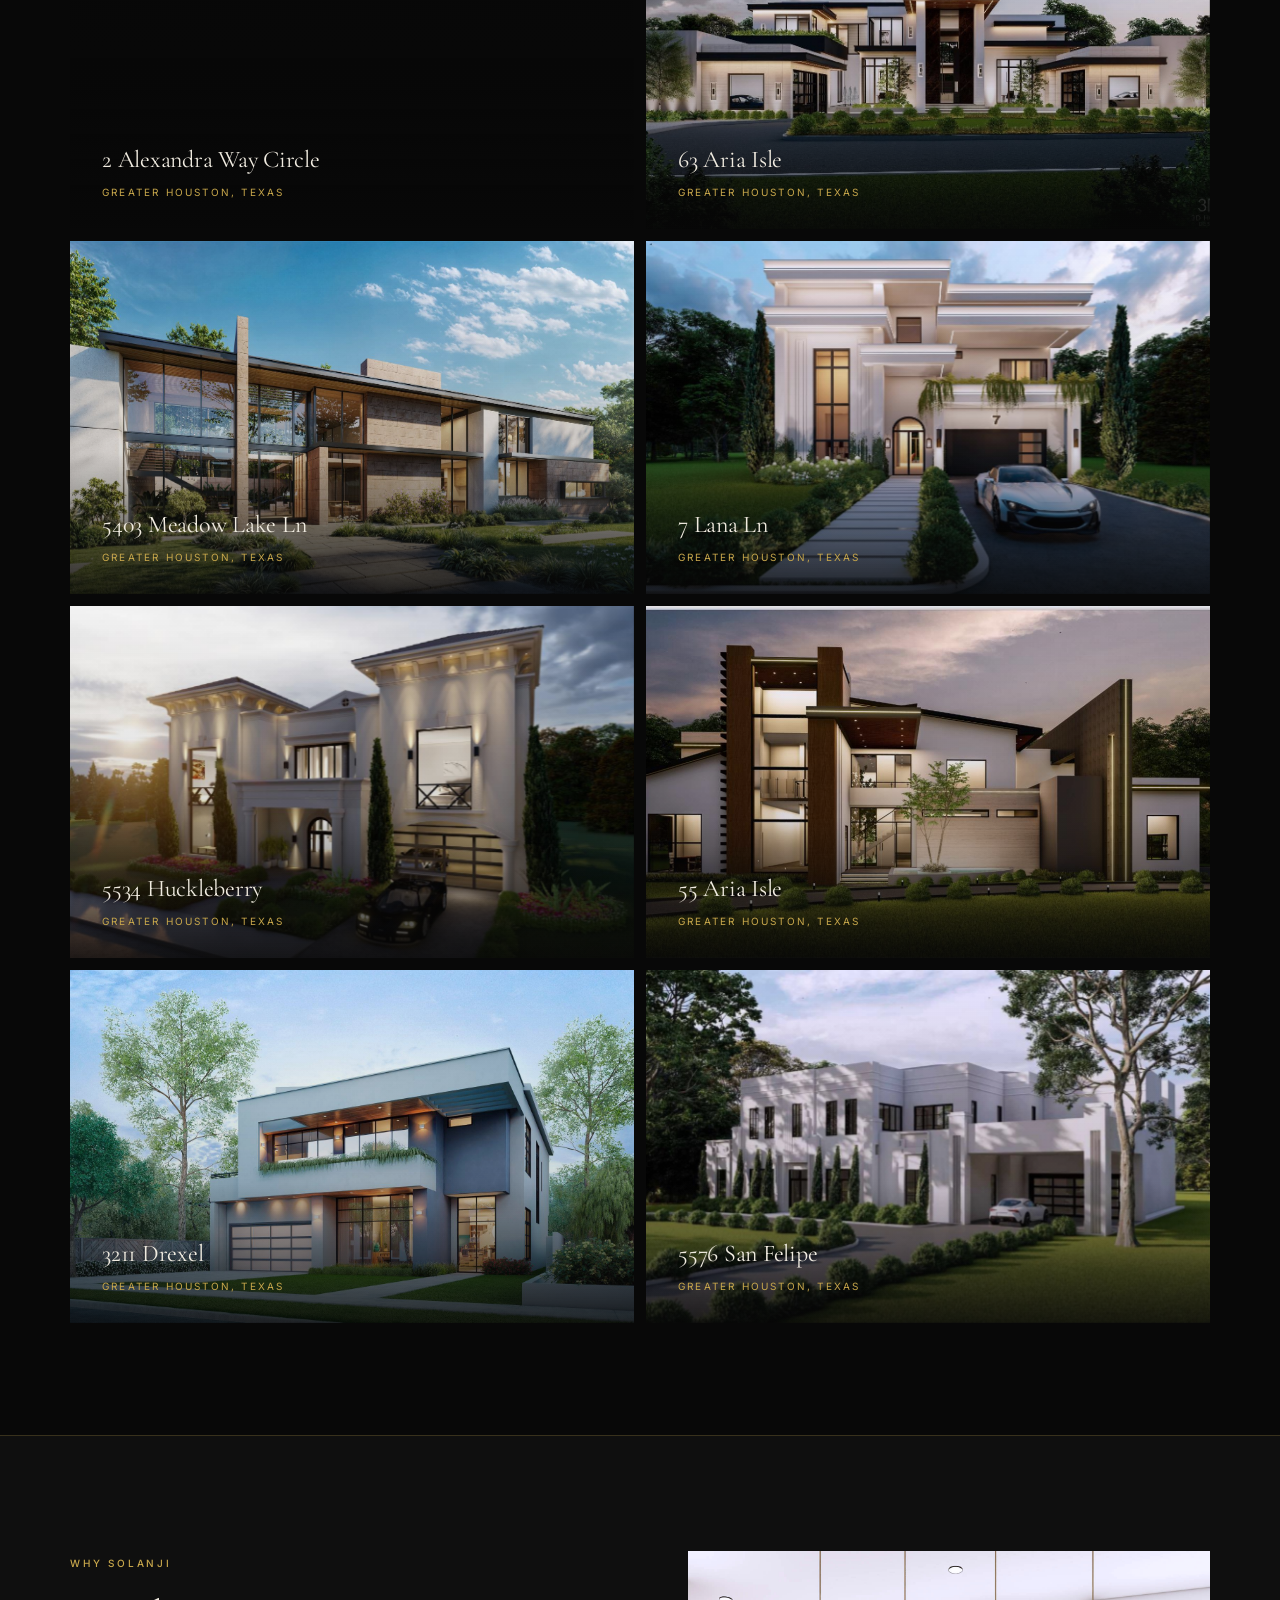
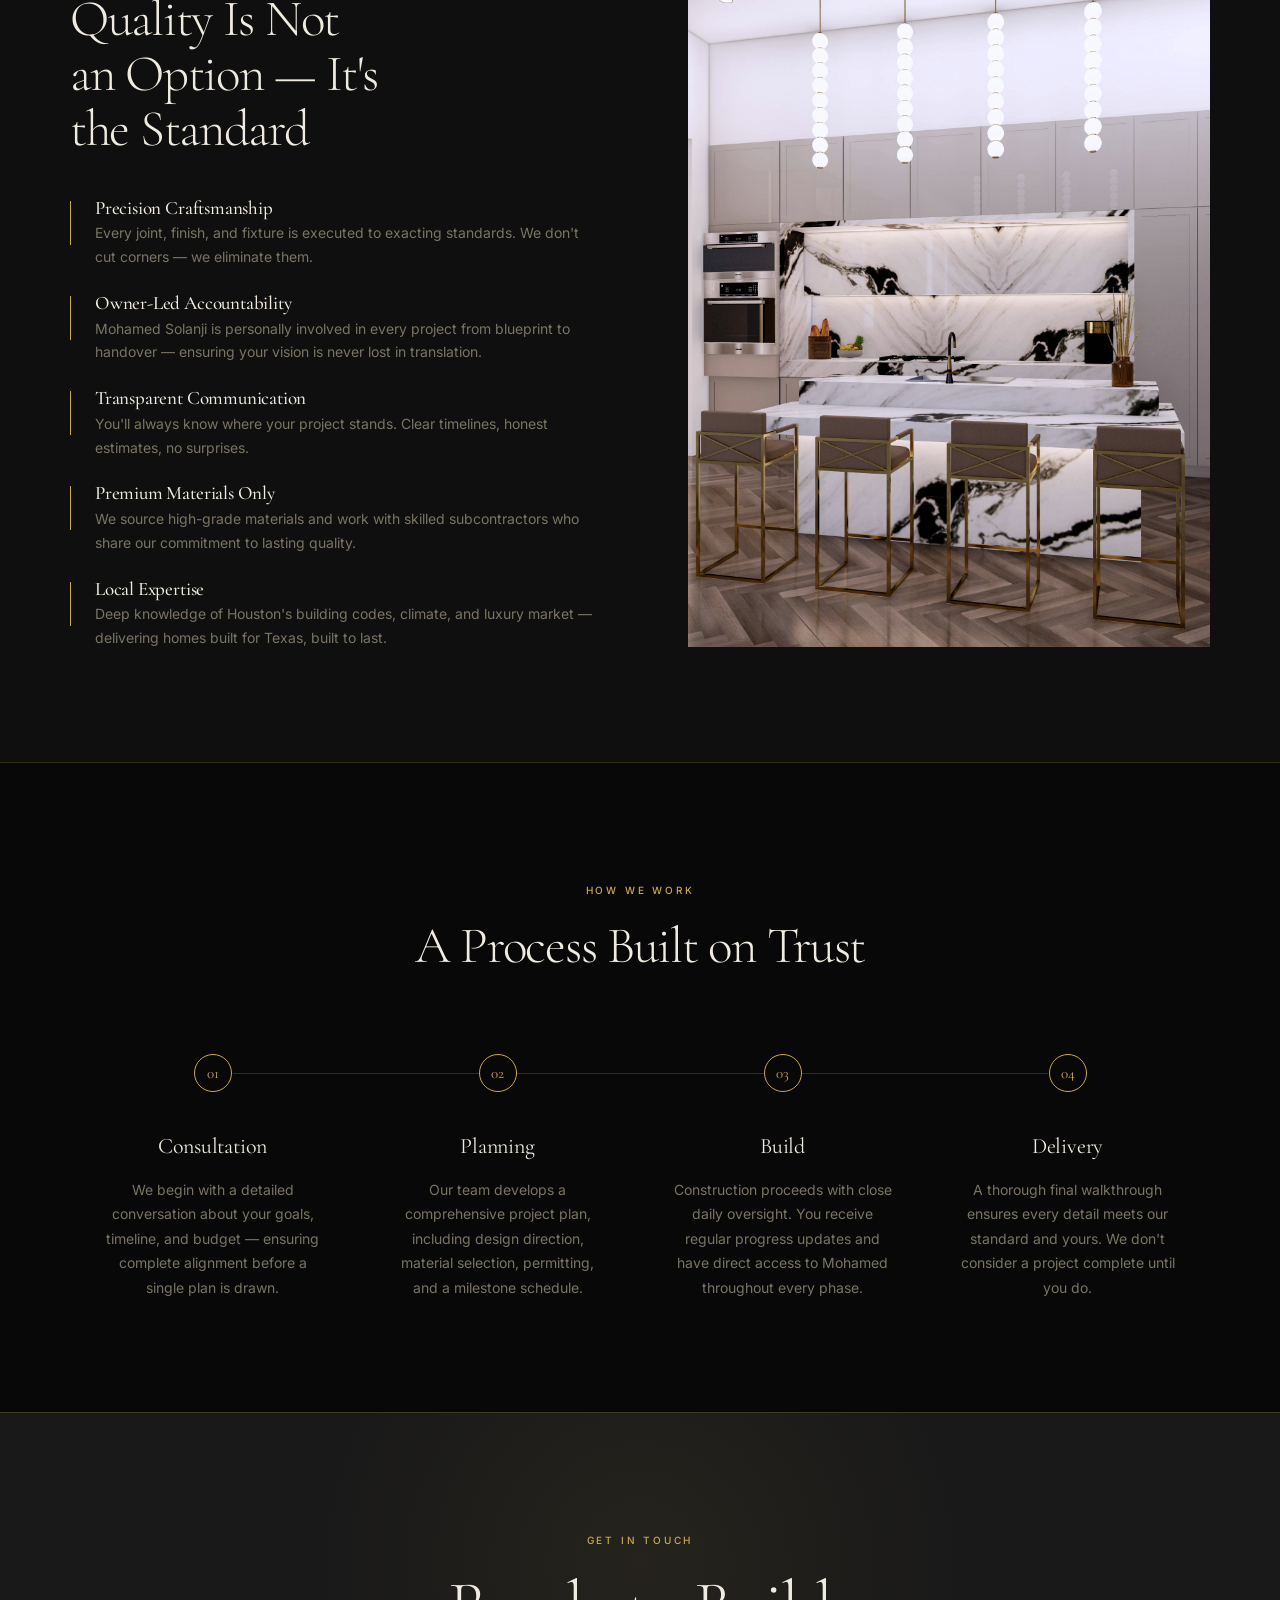
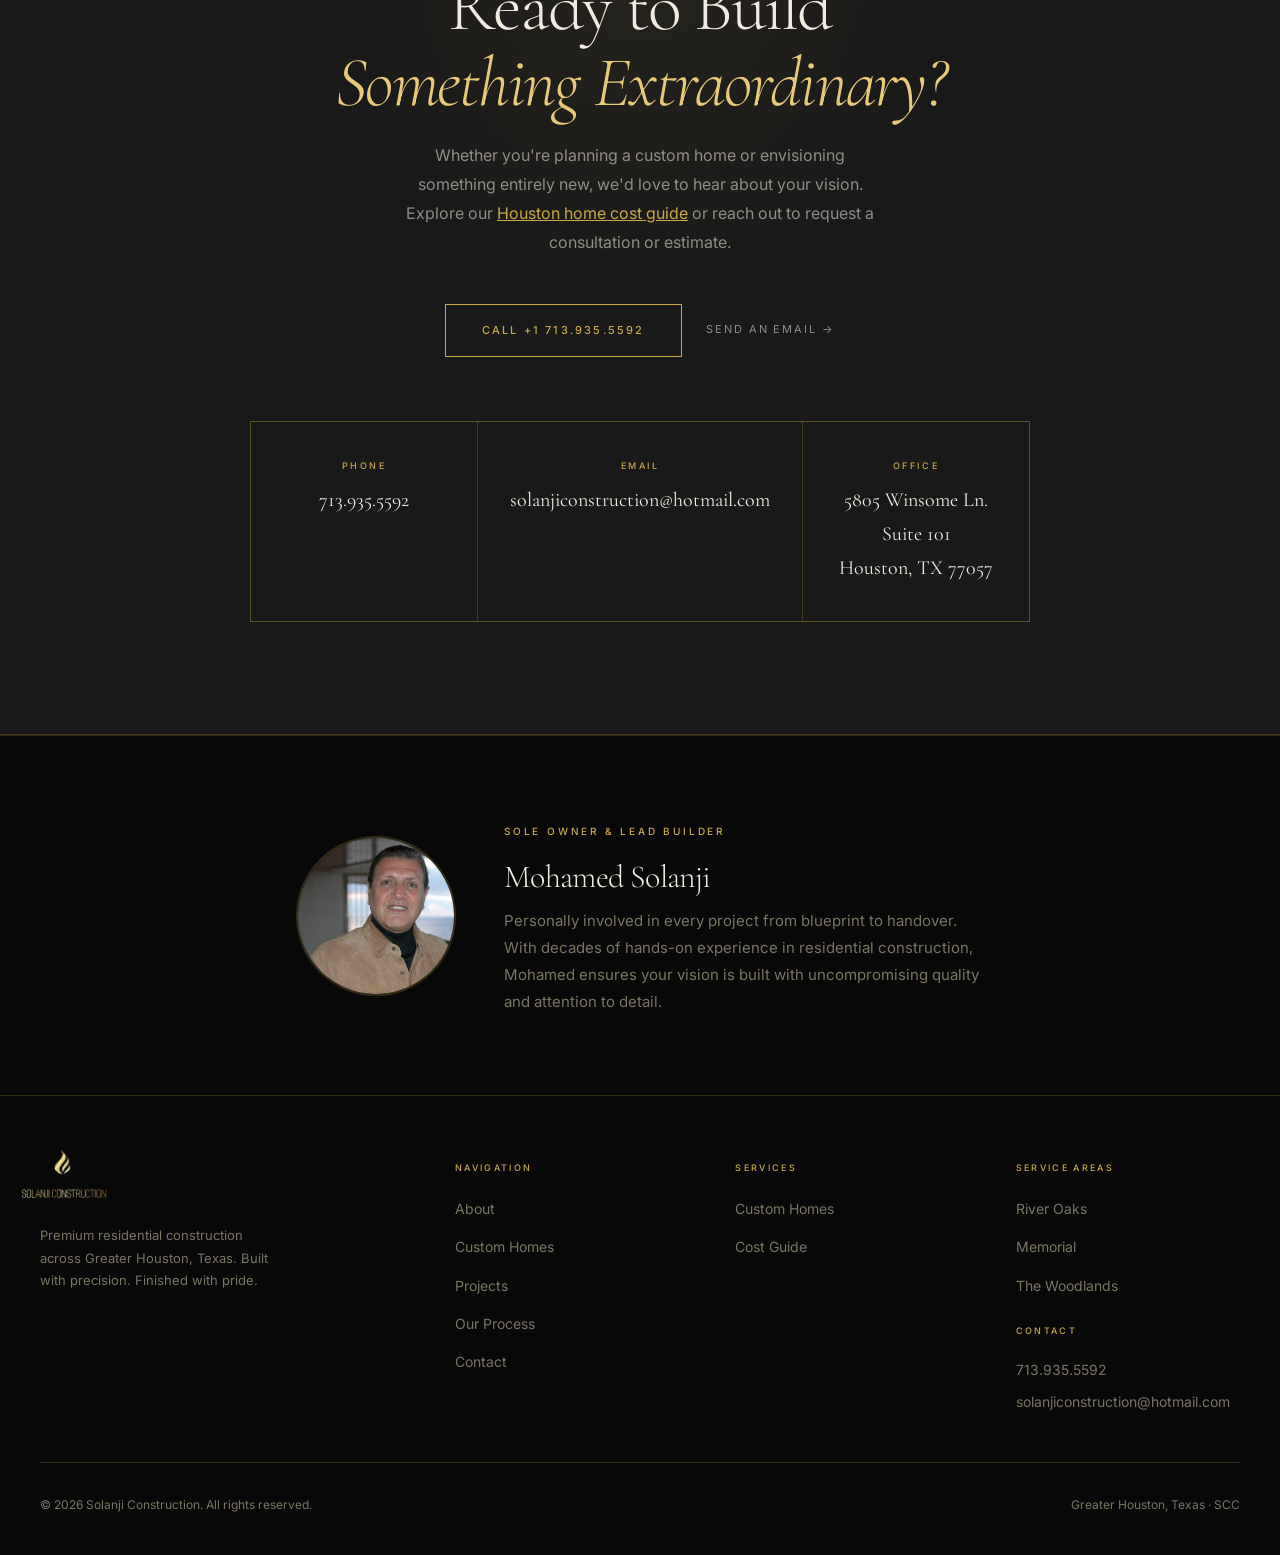
==== commit 32a8c134: "Add location pages, remove cost prices, update domain to solanjiconstruction.com - Remove all specif" ====
--- a/index.html
+++ b/index.html
@@ -63,7 +63,7 @@
   ====================================================== -->
   <nav id="mobileNav" role="dialog" aria-label="Mobile navigation">
     <a href="#about"    onclick="closeMobile()">About</a>
-    <a href="#custom-homes" onclick="closeMobile()">Service Areas</a>
+    <a href="#custom-homes" onclick="closeMobile()">Custom Homes</a>
     <a href="custom-homes-river-oaks.html" onclick="closeMobile()" style="padding-left:1.5rem;">River Oaks</a>
     <a href="custom-homes-memorial.html" onclick="closeMobile()" style="padding-left:1.5rem;">Memorial</a>
     <a href="custom-homes-the-woodlands.html" onclick="closeMobile()" style="padding-left:1.5rem;">The Woodlands</a>
@@ -84,7 +84,7 @@
       <ul class="nav-links">
         <li><a href="#about">About</a></li>
         <li class="nav-dropdown">
-              <a href="#custom-homes">Service Areas</a>
+              <a href="#custom-homes">Custom Homes</a>
               <div class="nav-dropdown-menu">
                 <a href="custom-homes-river-oaks.html">River Oaks</a>
                 <a href="custom-homes-memorial.html">Memorial</a>
@@ -216,7 +216,7 @@
               Led by owner Mohamed Solanji, our team has been building custom residences across Greater Houston for decades. We manage every phase of the construction process — from initial site evaluation and architectural coordination through framing, mechanical systems, interior finishes, and final walkthrough. Every detail is executed to exacting standards because we believe your home should reflect nothing less than the best.
             </p>
             <p class="body-copy">
-              Whether you are envisioning a contemporary estate in <a href="custom-homes-river-oaks.html">River Oaks</a>, a transitional home in <a href="custom-homes-memorial.html">Memorial</a>, or a luxury residence in <a href="custom-homes-the-woodlands.html">The Woodlands</a>, we bring the same level of craftsmanship and accountability to every build. Our approach is simple: listen carefully, plan thoroughly, build meticulously, and deliver a home that exceeds expectations.
+              Whether you are envisioning a contemporary estate in River Oaks, a transitional home in Memorial, or a modern farmhouse in the suburbs, we bring the same level of craftsmanship and accountability to every build. Our approach is simple: listen carefully, plan thoroughly, build meticulously, and deliver a home that exceeds expectations.
             </p>
             <p class="body-copy">
               Curious about what it costs to build a custom home in Houston? Explore our <a href="cost-to-build-home-houston.html">comprehensive cost guide</a> for detailed breakdowns and insights.
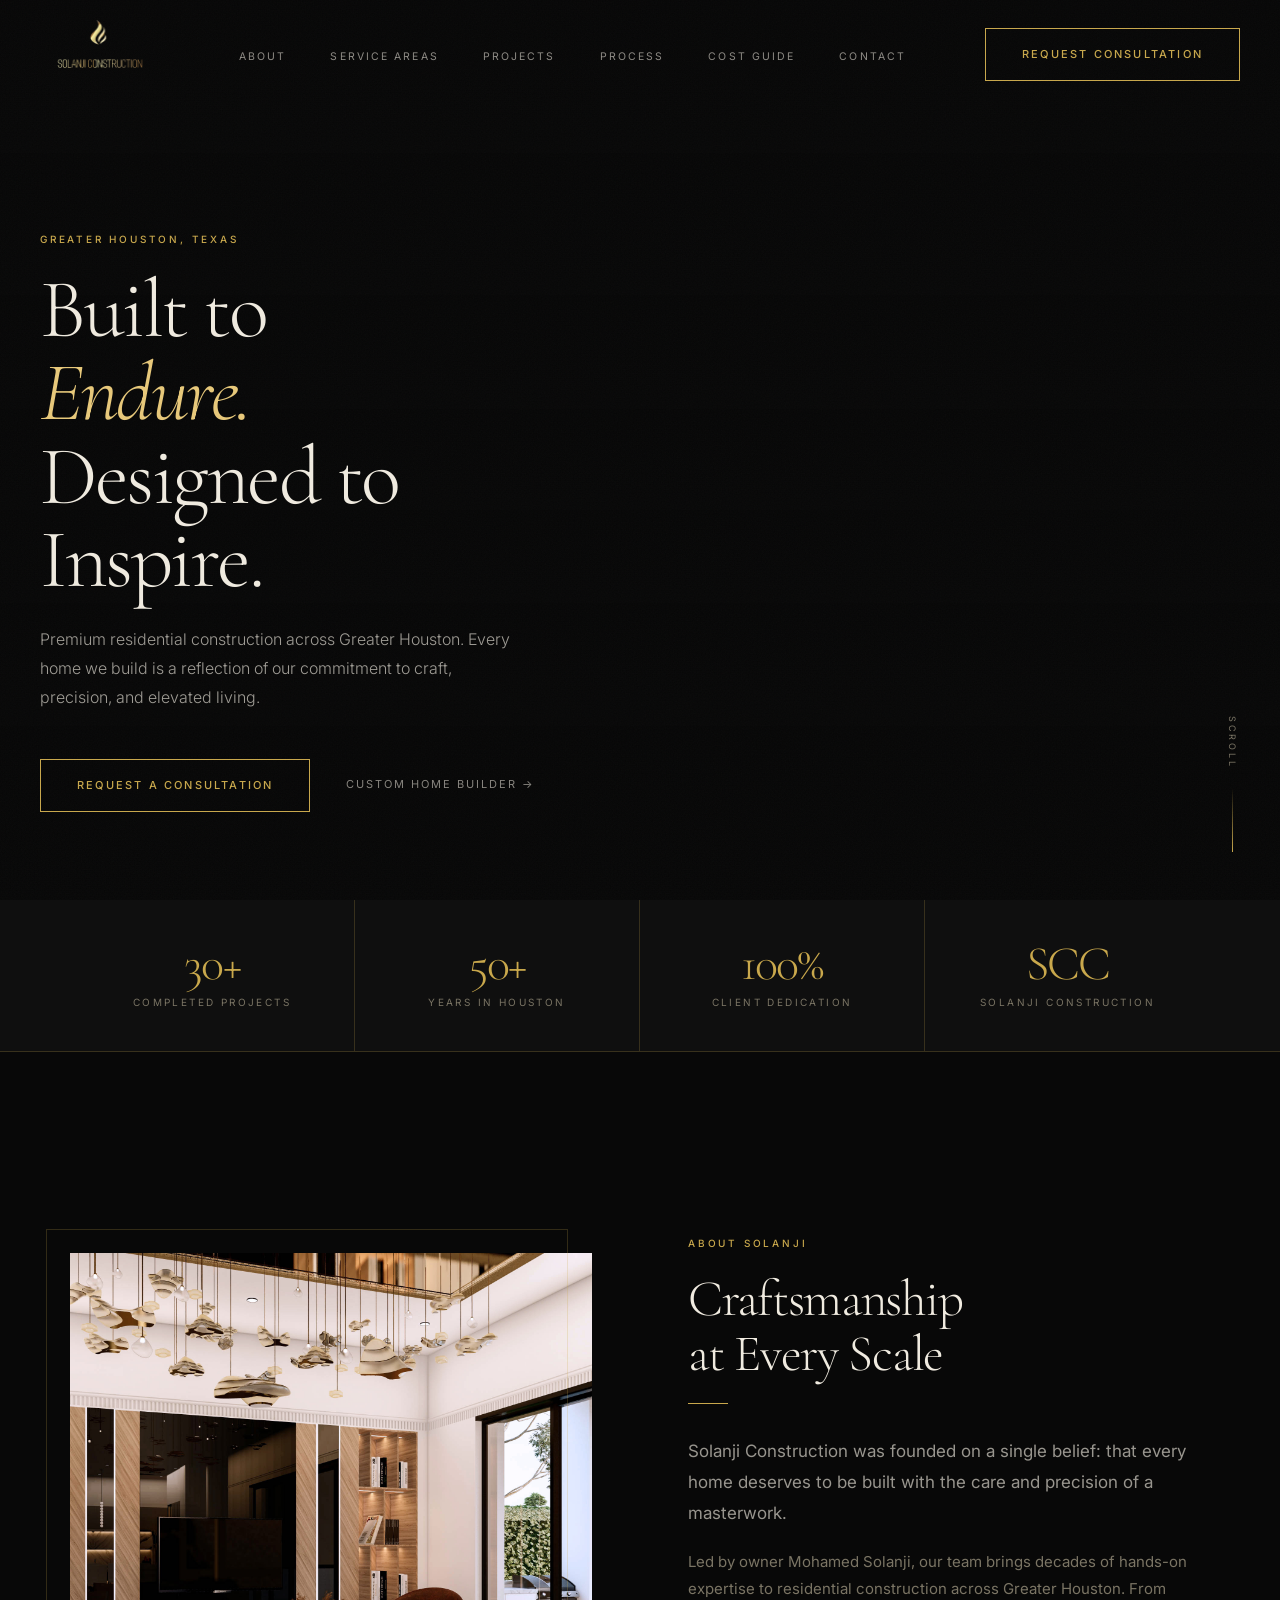
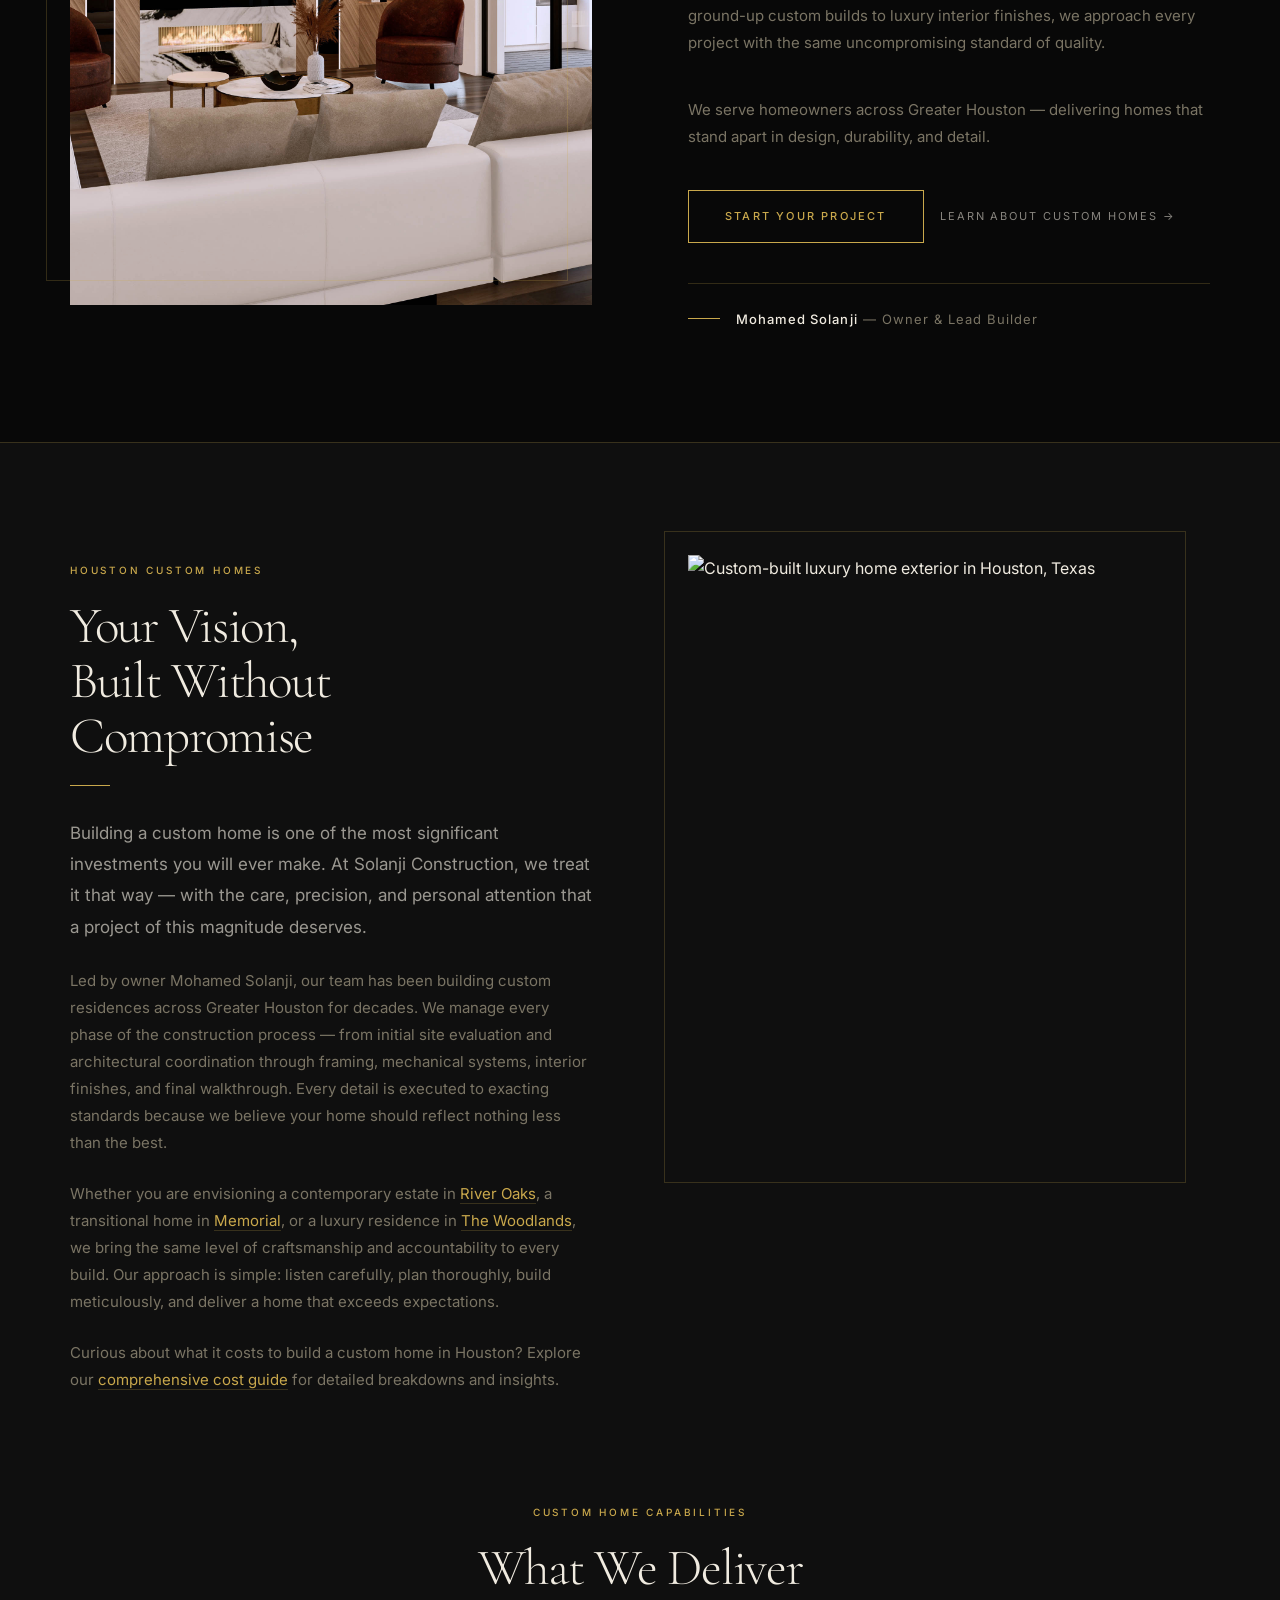
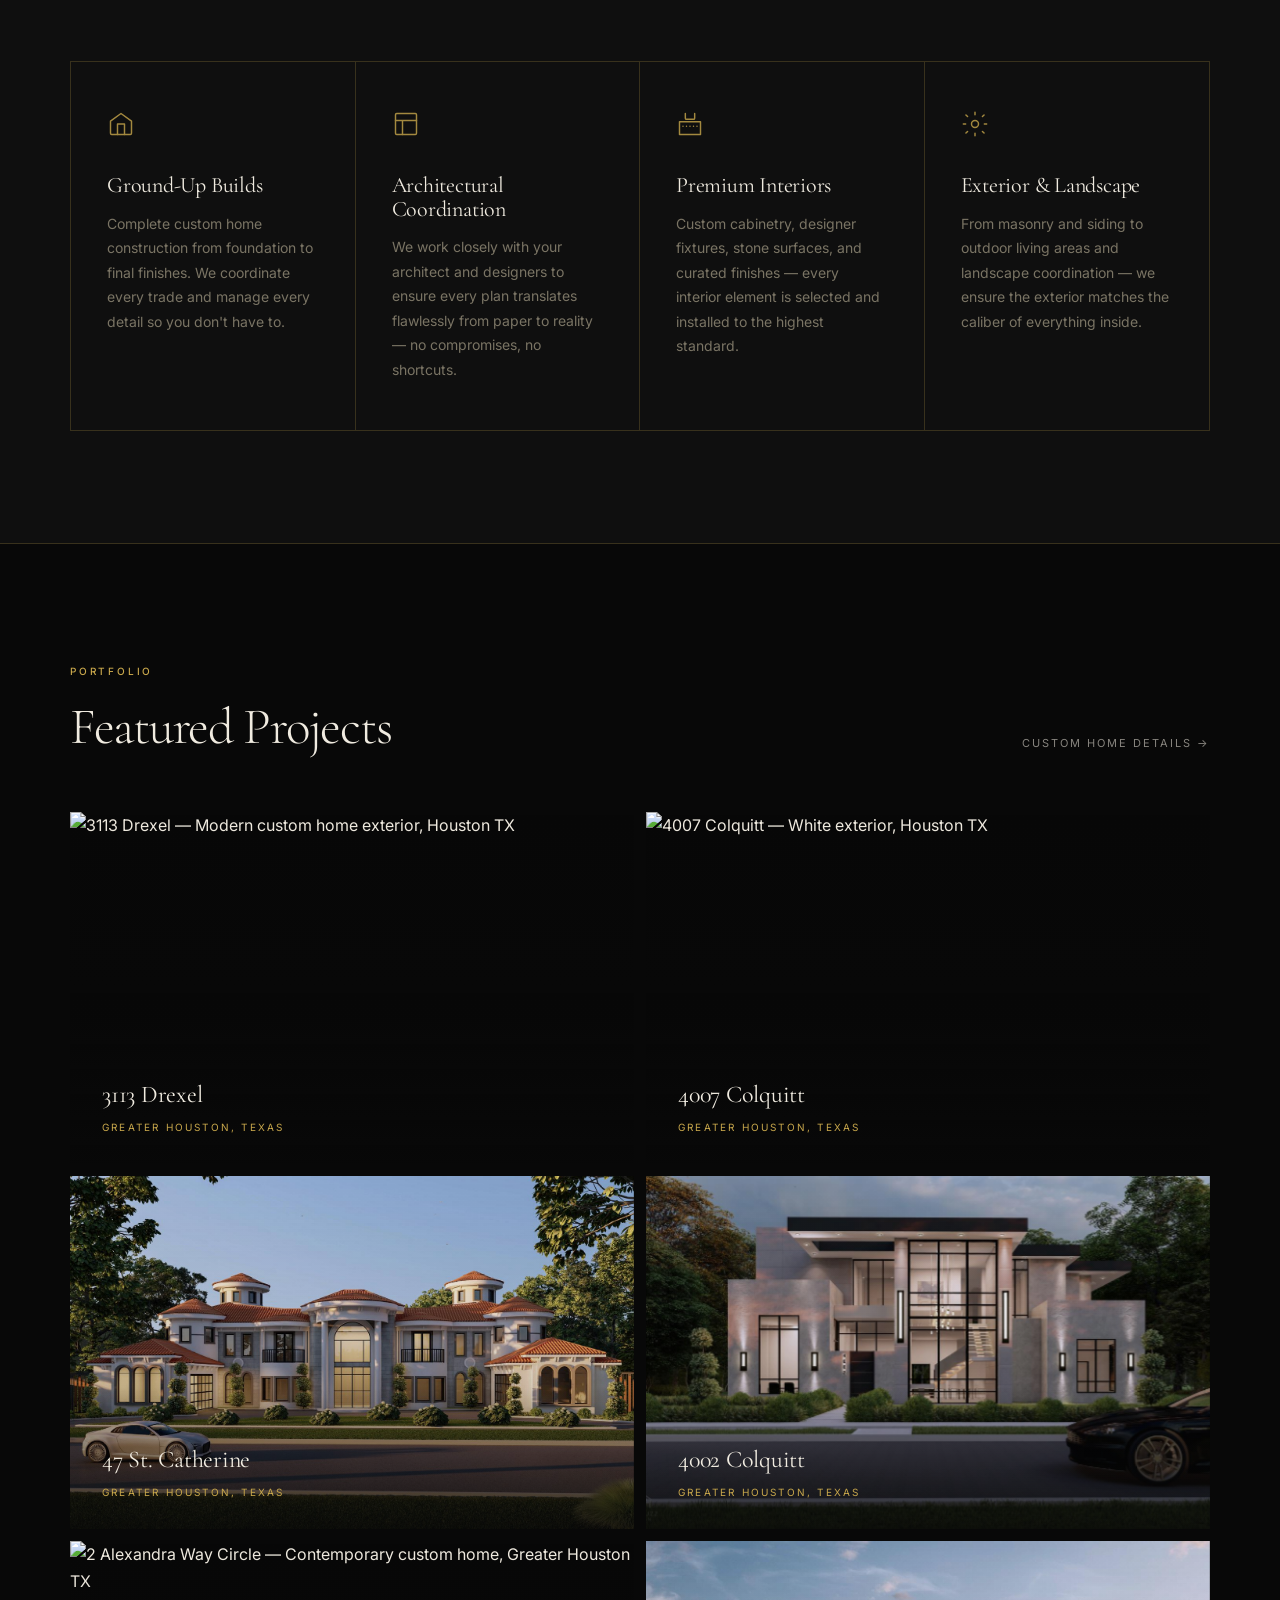
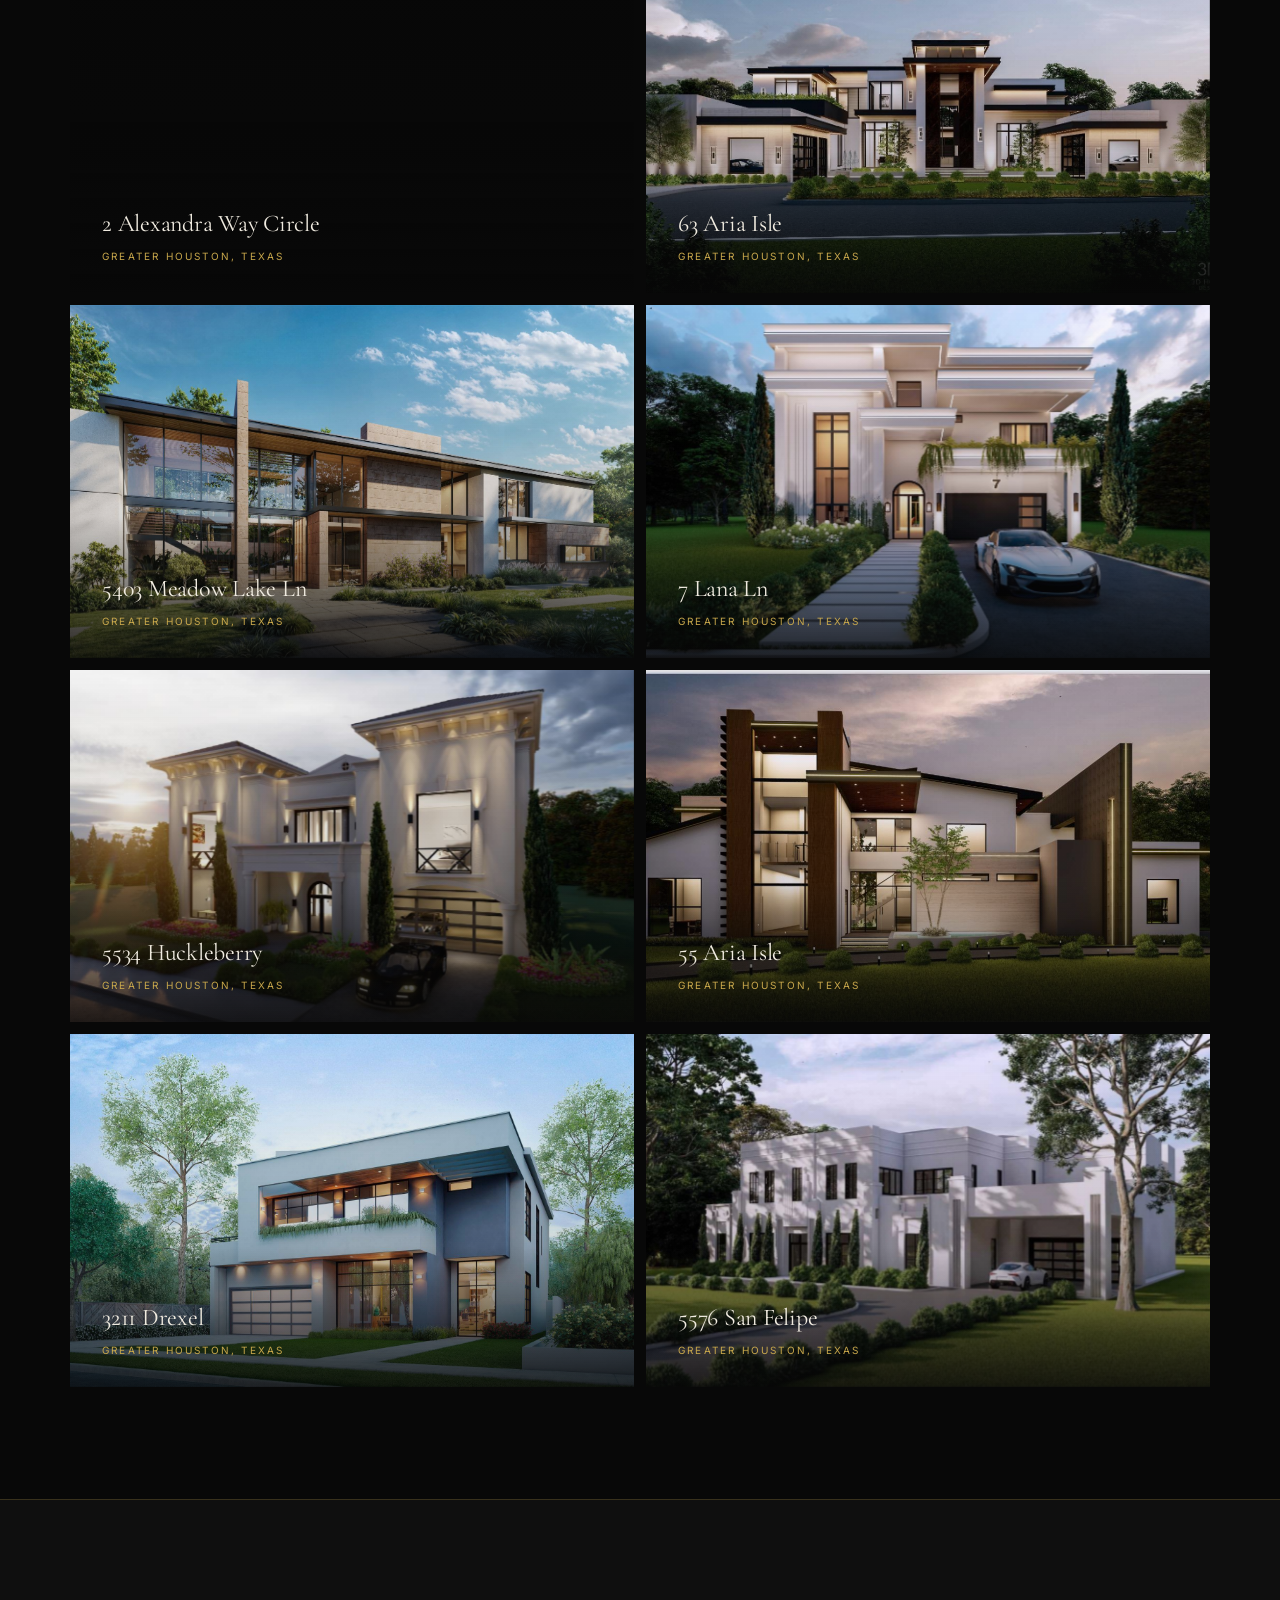
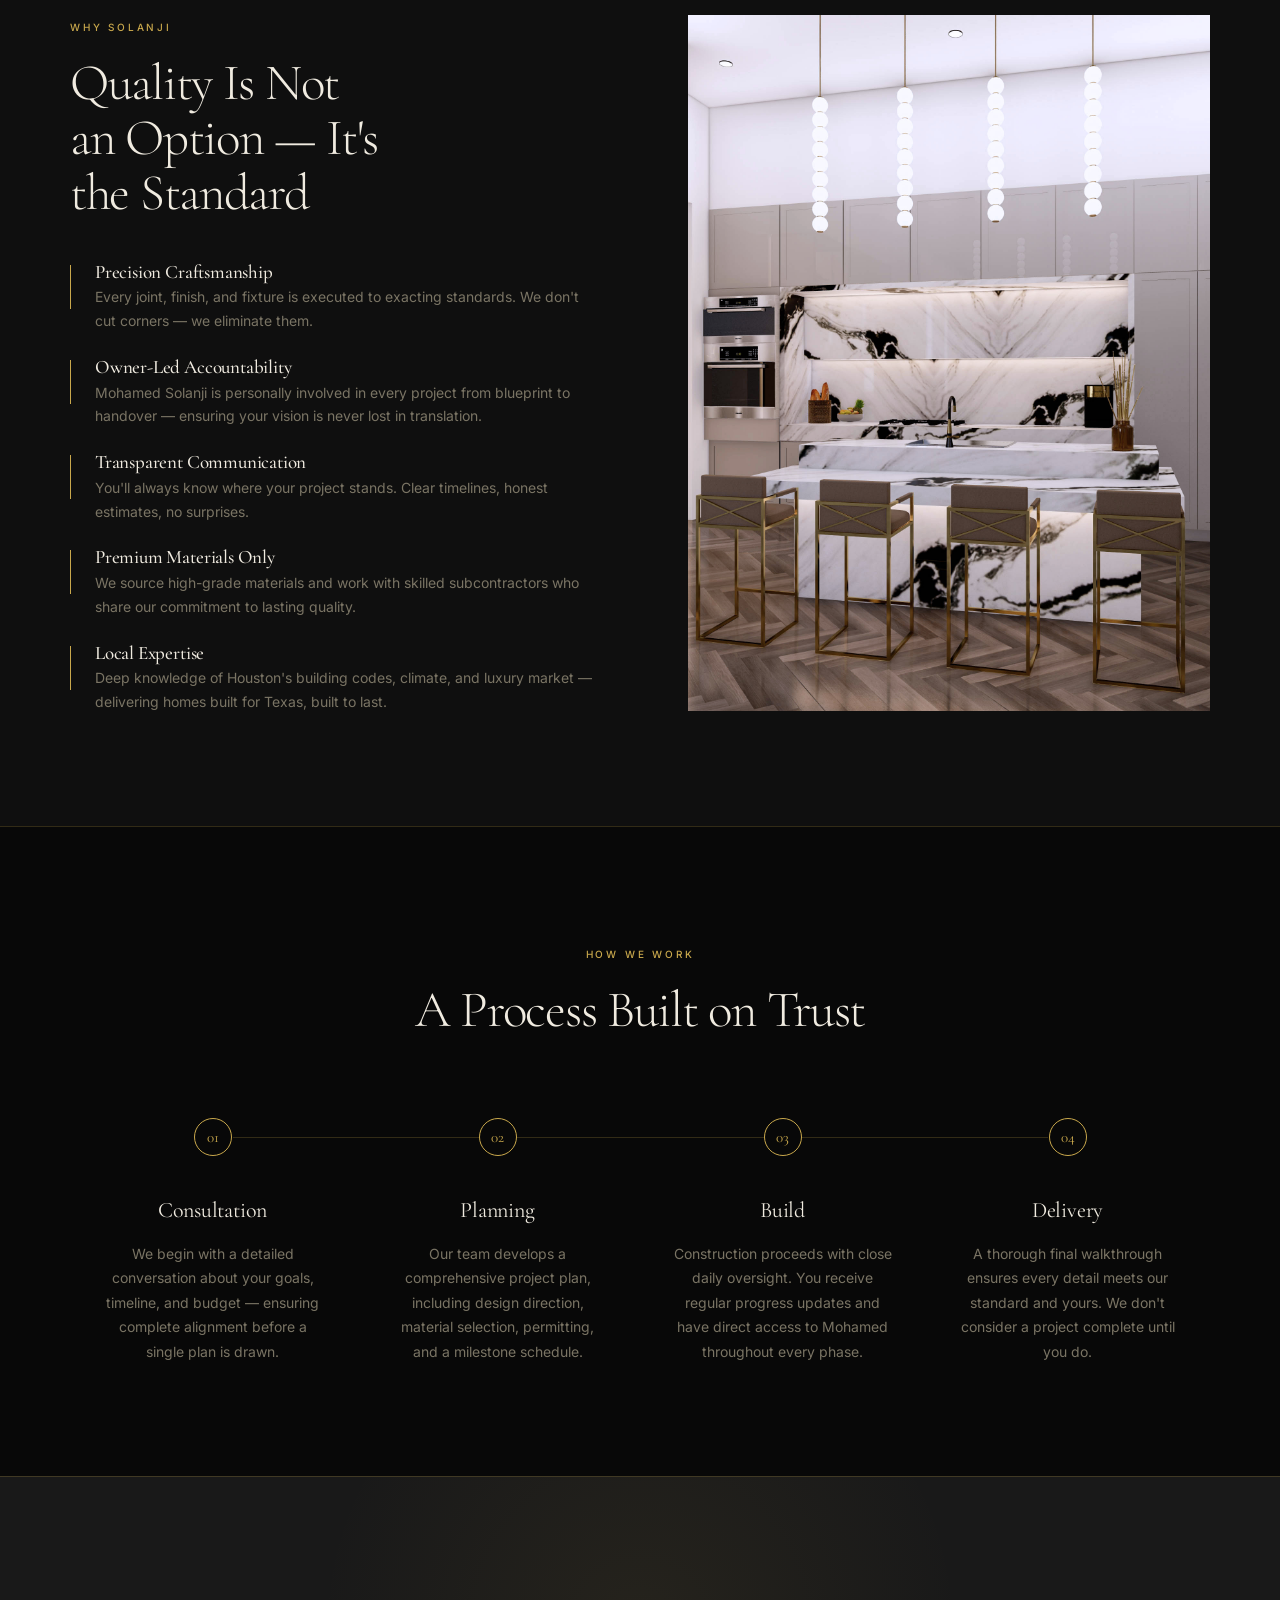
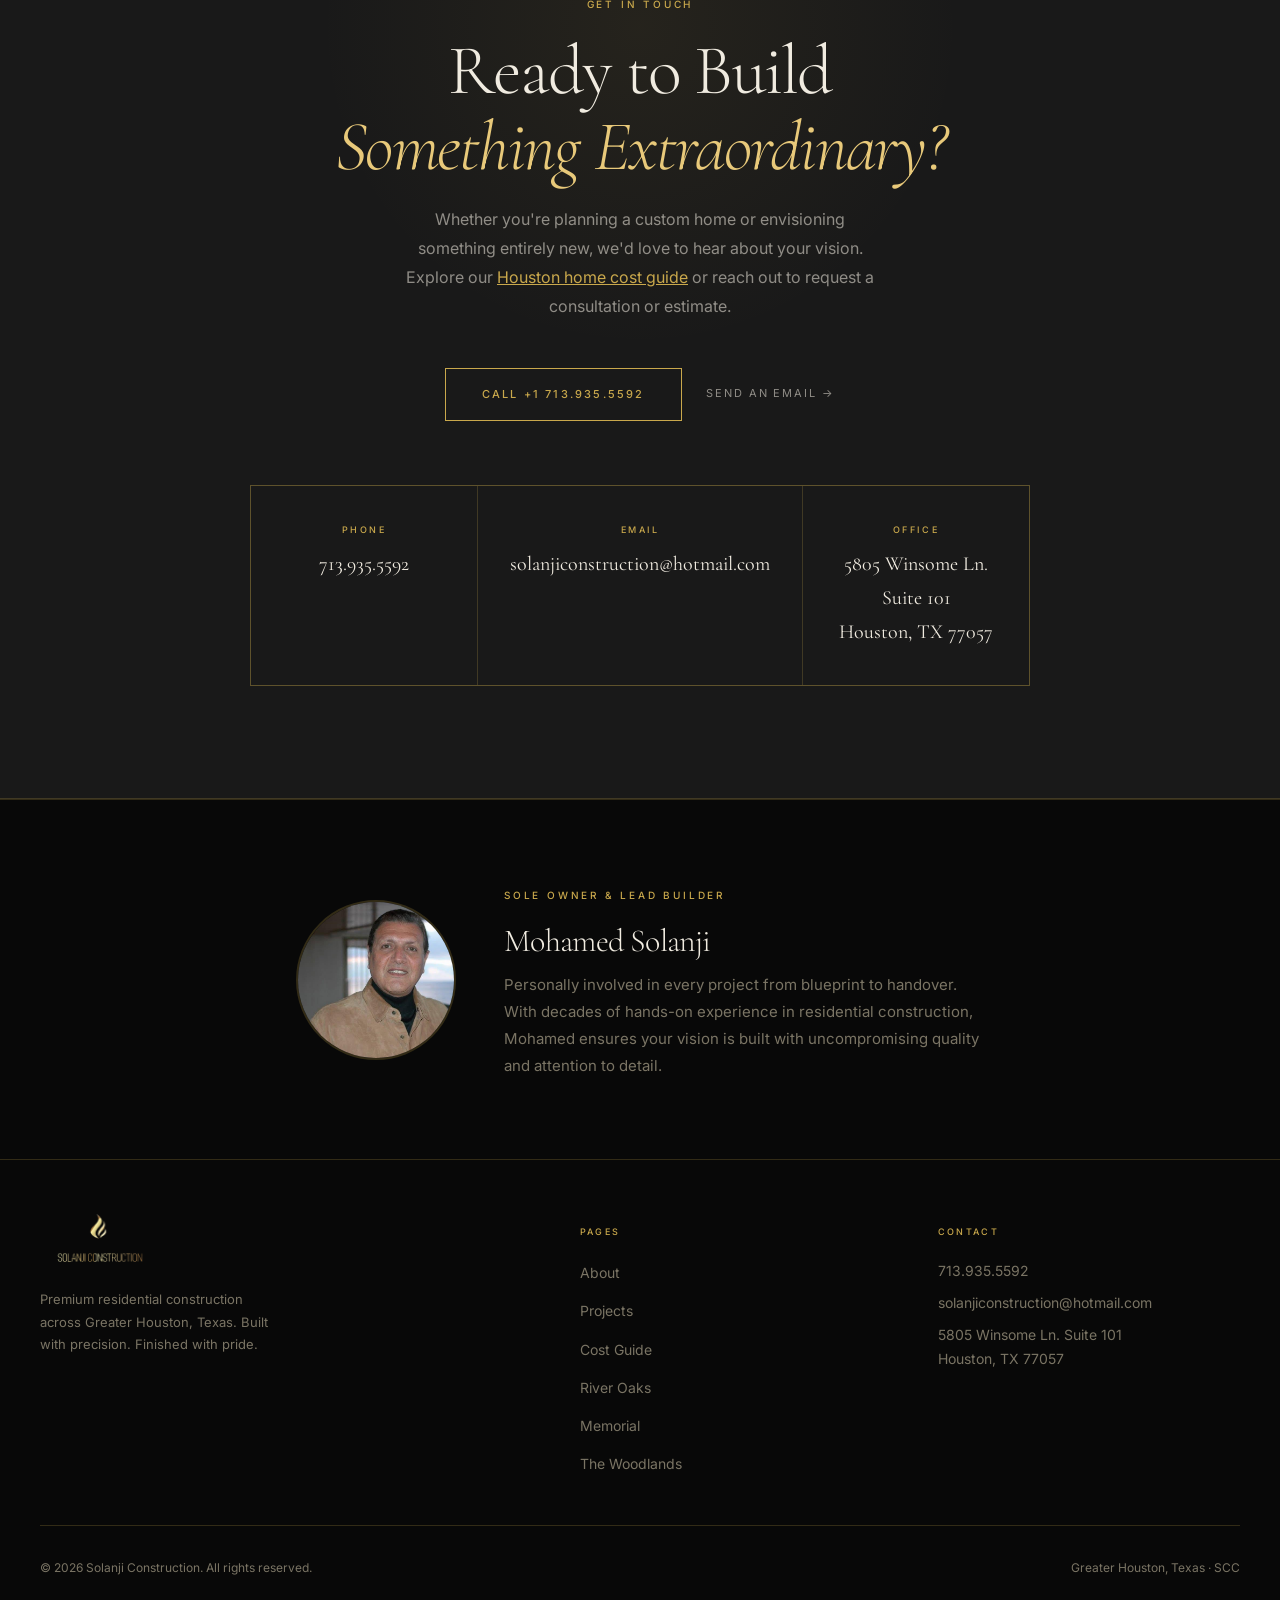
==== commit b1d7cc4d: "Simplify footer: 3 columns, fix logo alignment, remove redundancy - Consolidate 4-column footer into" ====
--- a/index.html
+++ b/index.html
@@ -63,7 +63,7 @@
   ====================================================== -->
   <nav id="mobileNav" role="dialog" aria-label="Mobile navigation">
     <a href="#about"    onclick="closeMobile()">About</a>
-    <a href="#custom-homes" onclick="closeMobile()">Custom Homes</a>
+    <a href="#custom-homes" onclick="closeMobile()">Service Areas</a>
     <a href="custom-homes-river-oaks.html" onclick="closeMobile()" style="padding-left:1.5rem;">River Oaks</a>
     <a href="custom-homes-memorial.html" onclick="closeMobile()" style="padding-left:1.5rem;">Memorial</a>
     <a href="custom-homes-the-woodlands.html" onclick="closeMobile()" style="padding-left:1.5rem;">The Woodlands</a>
@@ -84,7 +84,7 @@
       <ul class="nav-links">
         <li><a href="#about">About</a></li>
         <li class="nav-dropdown">
-              <a href="#custom-homes">Custom Homes</a>
+              <a href="#custom-homes">Service Areas</a>
               <div class="nav-dropdown-menu">
                 <a href="custom-homes-river-oaks.html">River Oaks</a>
                 <a href="custom-homes-memorial.html">Memorial</a>
@@ -216,7 +216,7 @@
               Led by owner Mohamed Solanji, our team has been building custom residences across Greater Houston for decades. We manage every phase of the construction process — from initial site evaluation and architectural coordination through framing, mechanical systems, interior finishes, and final walkthrough. Every detail is executed to exacting standards because we believe your home should reflect nothing less than the best.
             </p>
             <p class="body-copy">
-              Whether you are envisioning a contemporary estate in River Oaks, a transitional home in Memorial, or a modern farmhouse in the suburbs, we bring the same level of craftsmanship and accountability to every build. Our approach is simple: listen carefully, plan thoroughly, build meticulously, and deliver a home that exceeds expectations.
+              Whether you are envisioning a contemporary estate in <a href="custom-homes-river-oaks.html">River Oaks</a>, a transitional home in <a href="custom-homes-memorial.html">Memorial</a>, or a luxury residence in <a href="custom-homes-the-woodlands.html">The Woodlands</a>, we bring the same level of craftsmanship and accountability to every build. Our approach is simple: listen carefully, plan thoroughly, build meticulously, and deliver a home that exceeds expectations.
             </p>
             <p class="body-copy">
               Curious about what it costs to build a custom home in Houston? Explore our <a href="cost-to-build-home-houston.html">comprehensive cost guide</a> for detailed breakdowns and insights.
@@ -584,49 +584,29 @@
   ====================================================== -->
   <footer role="contentinfo">
     <div class="footer-grid">
-
-      <!-- Brand -->
       <div class="footer-brand">
         <img src="transparentlogo.png" alt="Solanji Construction" />
         <p>Premium residential construction across Greater Houston, Texas. Built with precision. Finished with pride.</p>
       </div>
-
-      <!-- Navigation -->
       <div class="footer-col">
-        <p class="footer-col-title">Navigation</p>
+        <p class="footer-col-title">Pages</p>
         <ul>
           <li><a href="#about">About</a></li>
-          <li><a href="#custom-homes">Custom Homes</a></li>
           <li><a href="#projects">Projects</a></li>
-          <li><a href="#process">Our Process</a></li>
-          <li><a href="#contact">Contact</a></li>
-        </ul>
-      </div>
-
-      <!-- Services -->
-      <div class="footer-col">
-        <p class="footer-col-title">Services</p>
-        <ul>
-          <li><a href="index.html#custom-homes">Custom Homes</a></li>
           <li><a href="cost-to-build-home-houston.html">Cost Guide</a></li>
-        </ul>
-      </div>
-
-      <!-- Locations & Resources -->
-      <div class="footer-col">
-        <p class="footer-col-title">Service Areas</p>
-        <ul>
           <li><a href="custom-homes-river-oaks.html">River Oaks</a></li>
           <li><a href="custom-homes-memorial.html">Memorial</a></li>
           <li><a href="custom-homes-the-woodlands.html">The Woodlands</a></li>
         </ul>
-        <p class="footer-col-title" style="margin-top:1.5rem;">Contact</p>
+      </div>
+      <div class="footer-col">
+        <p class="footer-col-title">Contact</p>
         <address>
           <p><a href="tel:+17139355592" style="color:var(--text-muted);text-decoration:none;">713.935.5592</a></p>
           <p style="margin-top:0.5rem;"><a href="mailto:solanjiconstruction@hotmail.com" style="color:var(--text-muted);text-decoration:none;">solanjiconstruction@hotmail.com</a></p>
+          <p style="margin-top:0.5rem;">5805 Winsome Ln. Suite 101<br />Houston, TX 77057</p>
         </address>
       </div>
-
     </div>
 
     <div class="footer-bottom">
--- a/styles.css
+++ b/styles.css
@@ -557,6 +557,32 @@
   text-decoration: none;
 }
 
+/* ── SHOWCASE IMAGE (gold-framed, contained) ─────────── */
+.showcase-image {
+  max-width: 1000px;
+  margin: 0 auto;
+  position: relative;
+}
+.showcase-image img {
+  width: 100%;
+  height: 50vh;
+  min-height: 320px;
+  max-height: 560px;
+  object-fit: cover;
+  display: block;
+}
+
+/* ── FEATURES GRID (3-col service cards) ─────────────── */
+.features-grid {
+  display: grid;
+  grid-template-columns: repeat(3, 1fr);
+  border: 1px solid var(--gold-border);
+  gap: 0;
+}
+
+/* ── STATS → SECTION SPACING ─────────────────────────── */
+#stats + section { margin-top: 4rem; }
+
 /* ── FEATURED PROJECTS ────────────────────────────────── */
 #projects, .projects-section { padding: 7rem 0; }
 .projects-header {
@@ -1025,12 +1051,12 @@
   max-width: 1220px;
   margin: 0 auto;
   display: grid;
-  grid-template-columns: 1.6fr 1fr 1fr 1fr;
+  grid-template-columns: 1.6fr 1fr 1fr;
   gap: 3.5rem;
   padding-bottom: 3rem;
   border-bottom: 1px solid var(--gold-border);
 }
-.footer-brand img { height: 120px; margin: -36px 0 -20px -36px; }
+.footer-brand img { height: 120px; margin: -36px 0 -20px 0; }
 .footer-brand p {
   font-size: 0.8125rem;
   color: var(--text-muted);
@@ -1108,6 +1134,7 @@
   .nav-links, .nav-cta-btn { display: none; }
   .hamburger { display: flex; }
   .projects-grid { grid-template-columns: 1fr; }
+  .features-grid { grid-template-columns: 1fr; }
   .scroll-cue { display: none; }
   #about, #services, #custom-homes, #projects, #why, #process, #contact,
   .about-section, .services-section, .projects-section, .why-section,
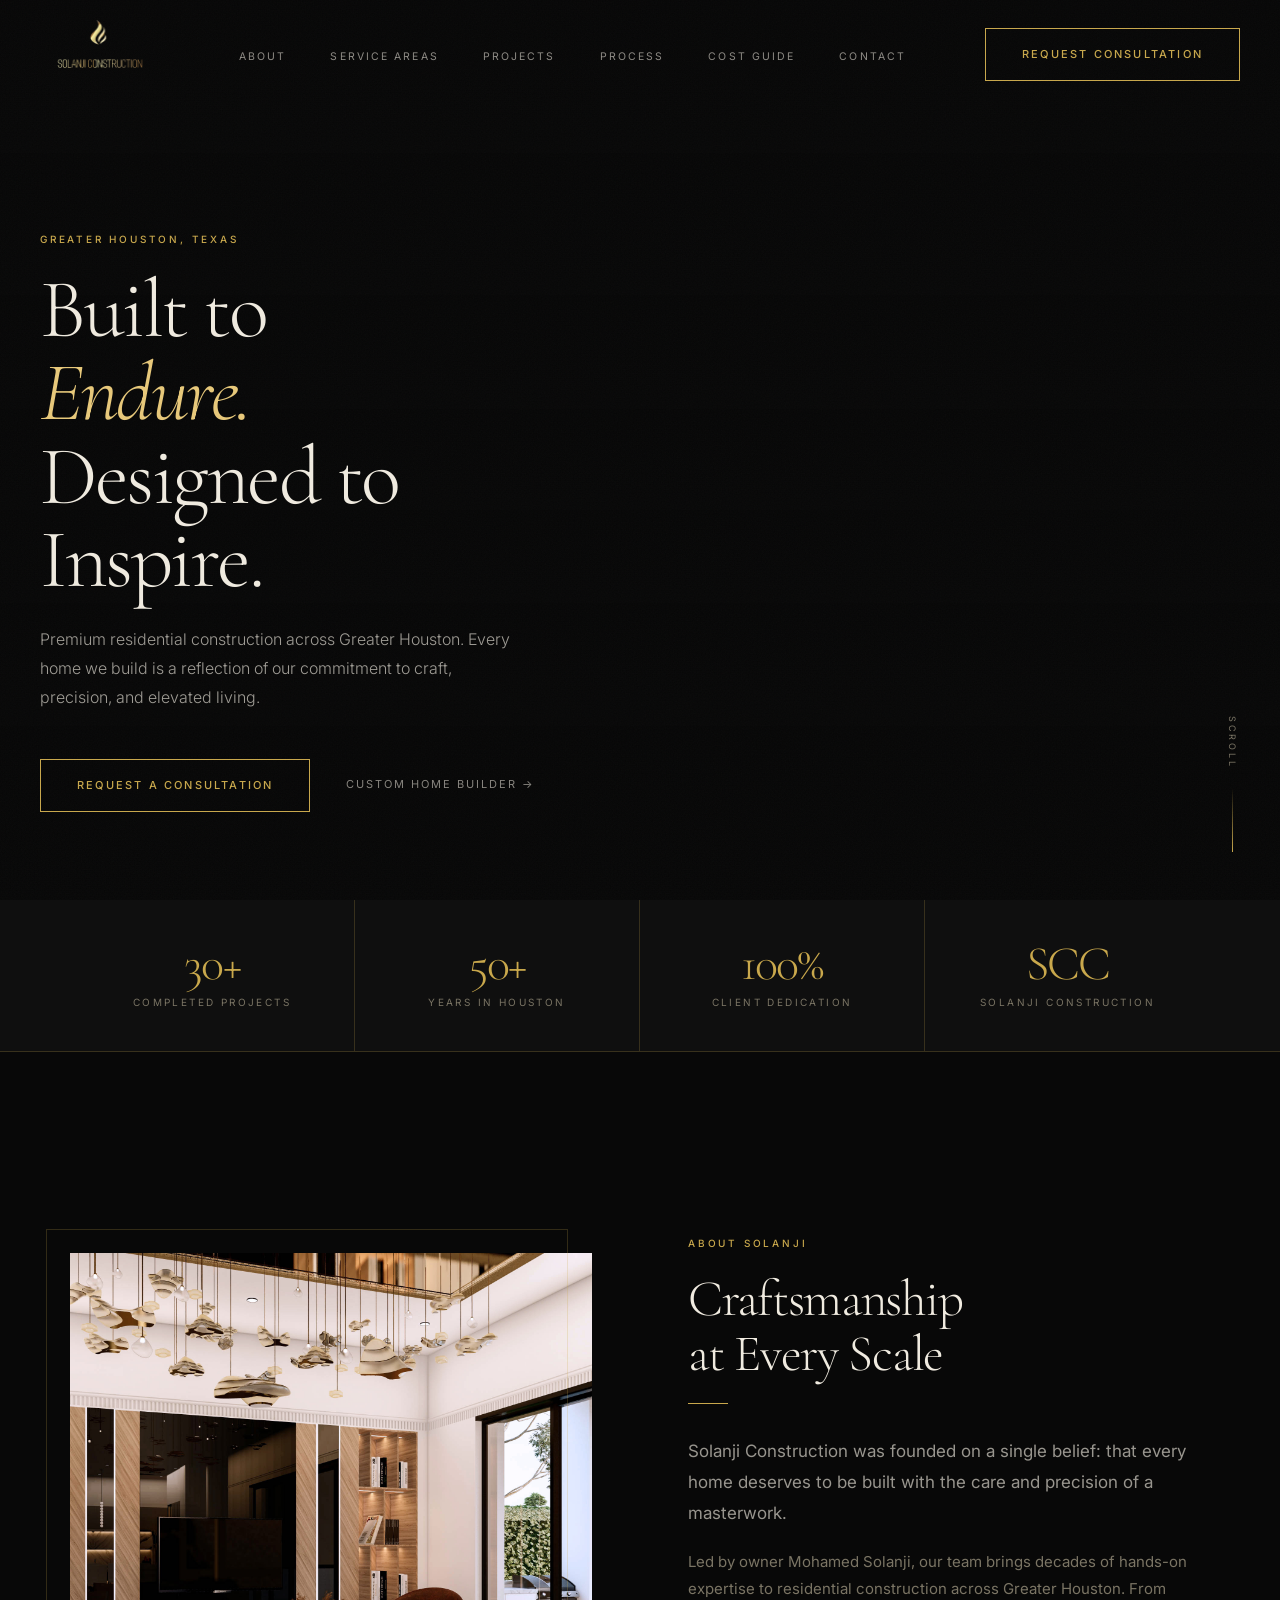
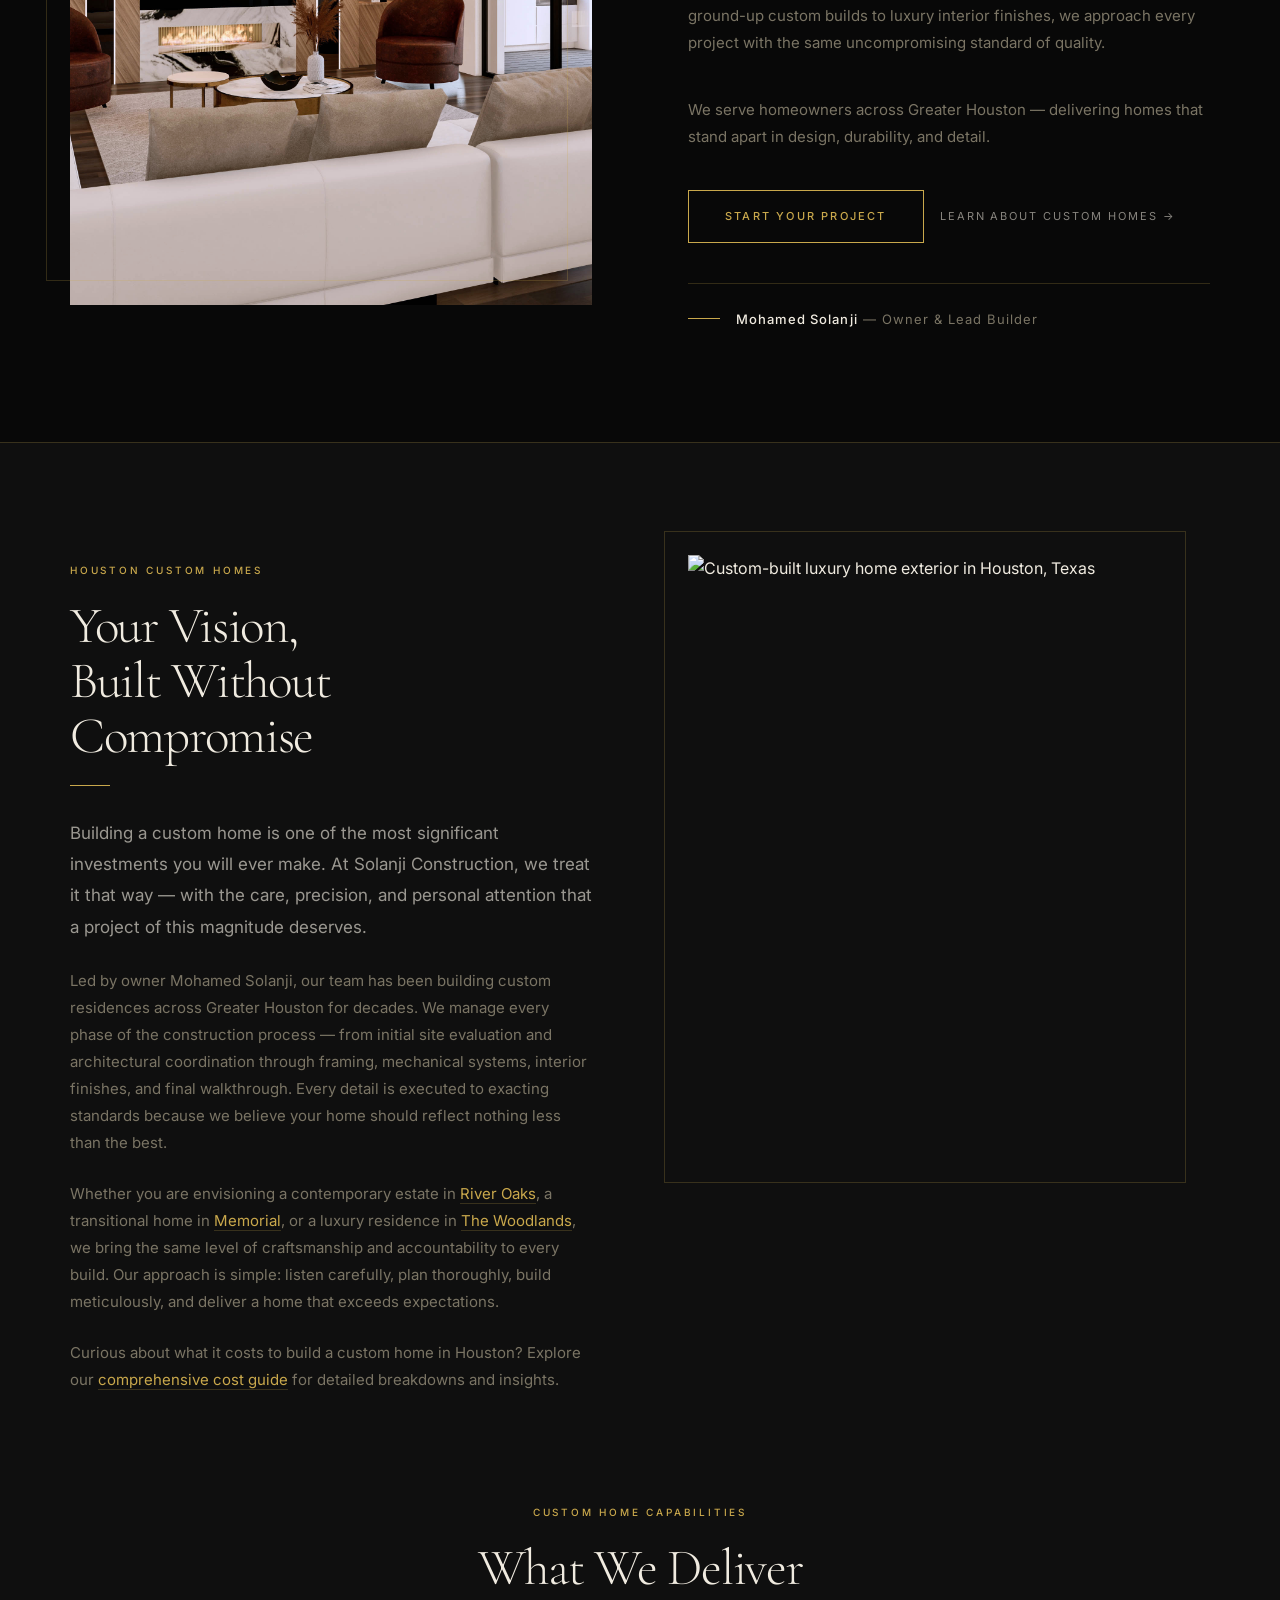
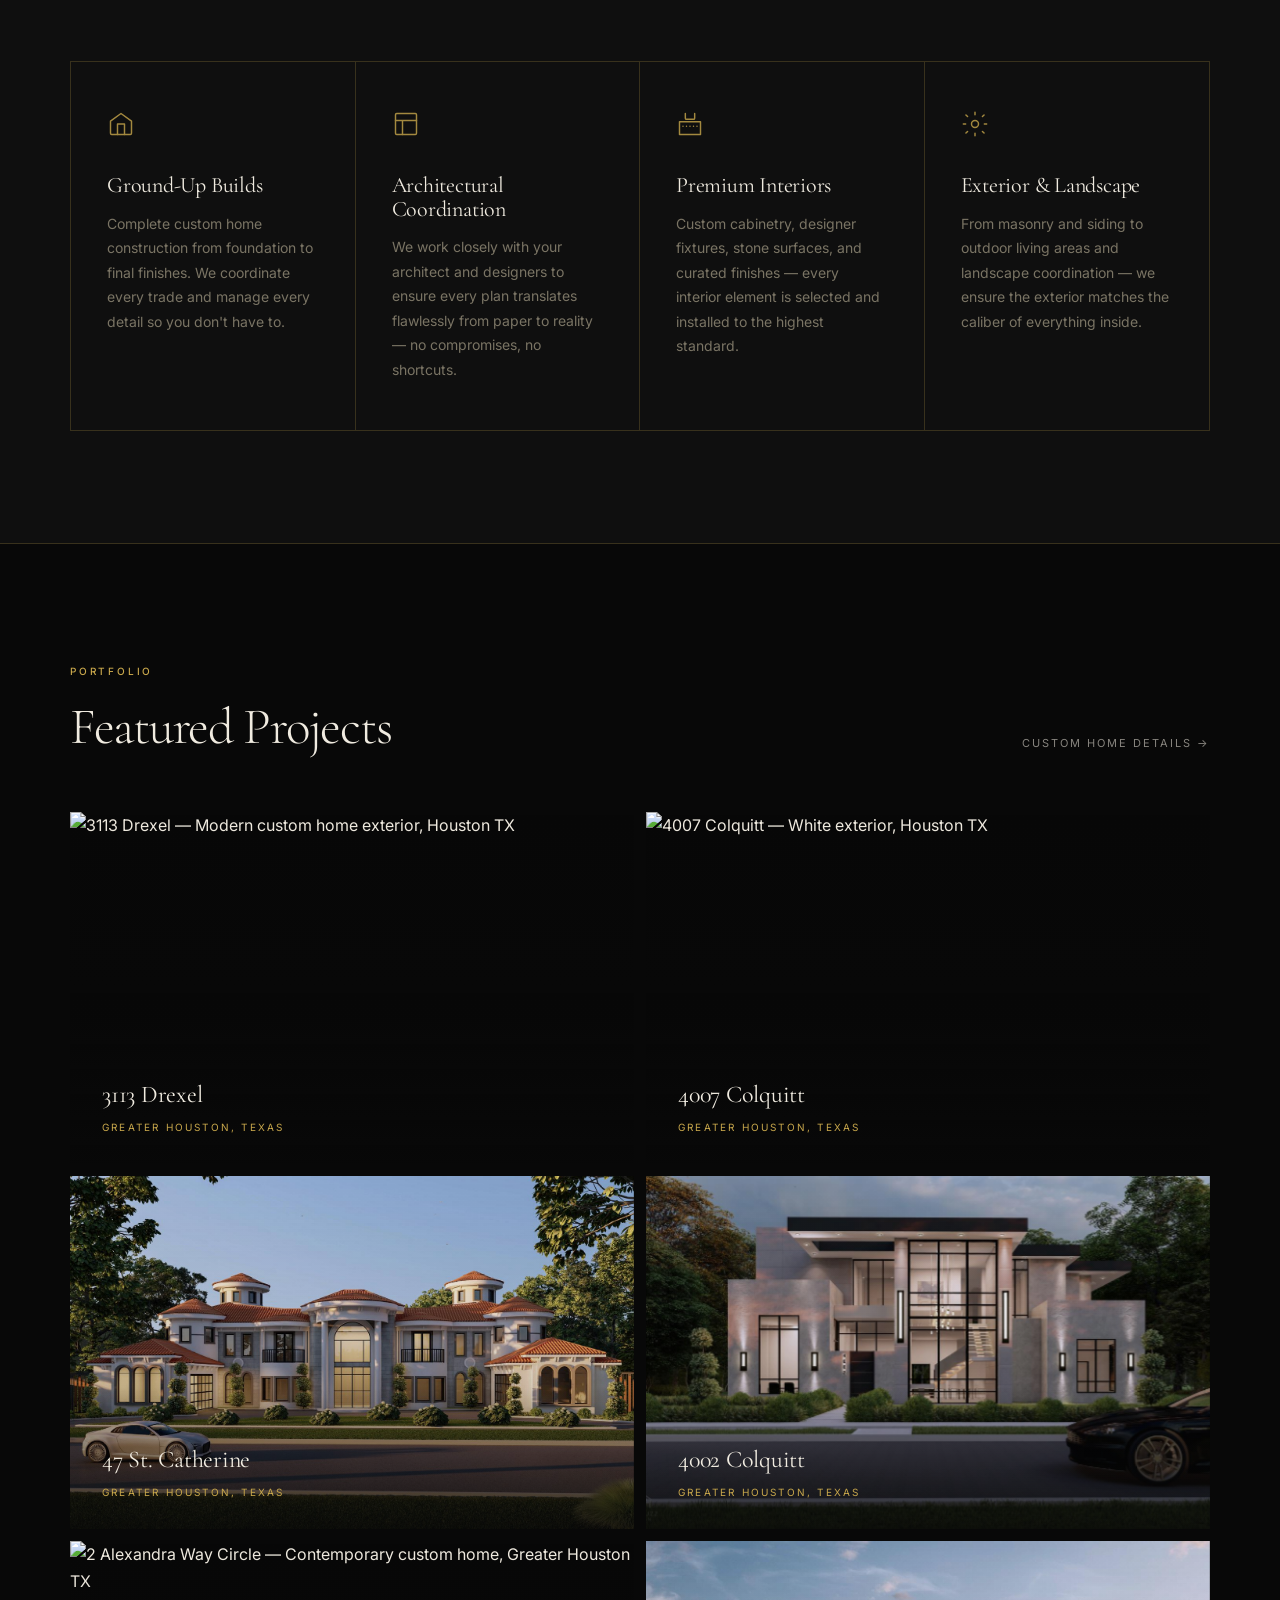
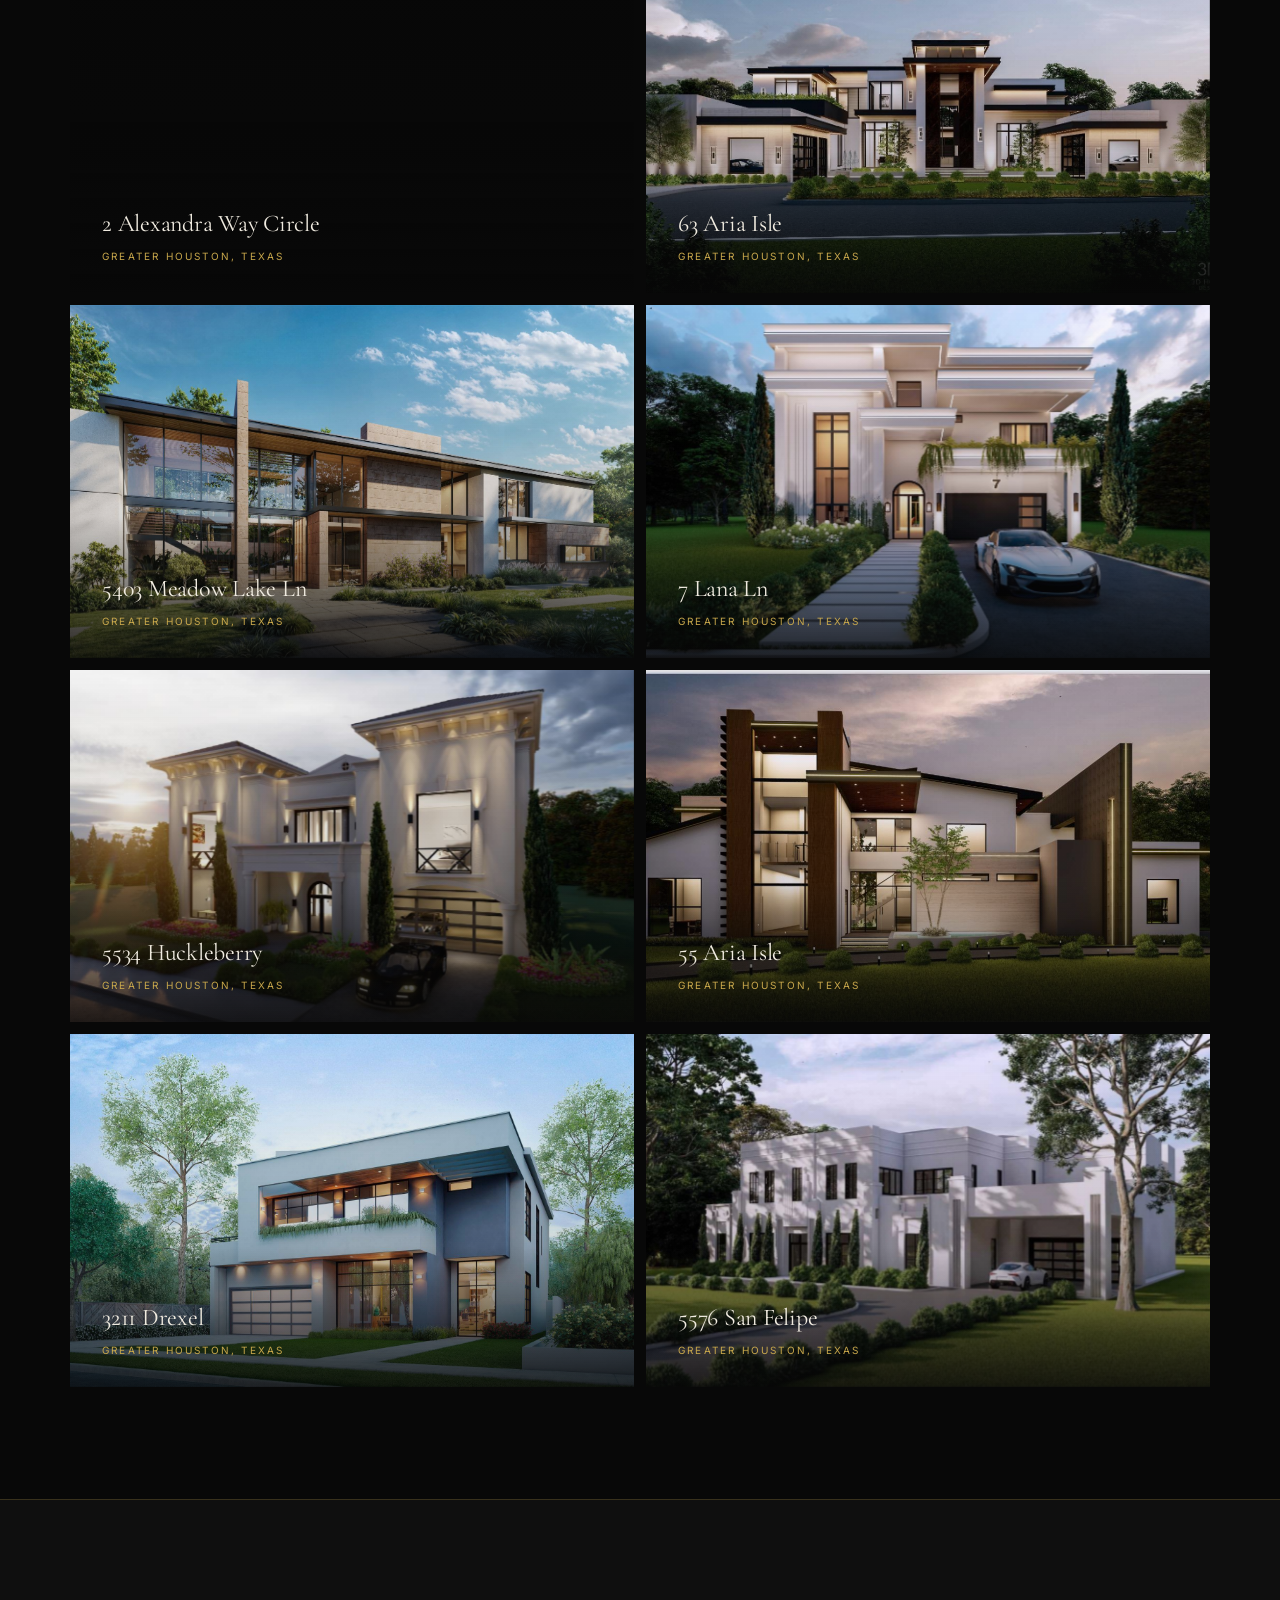
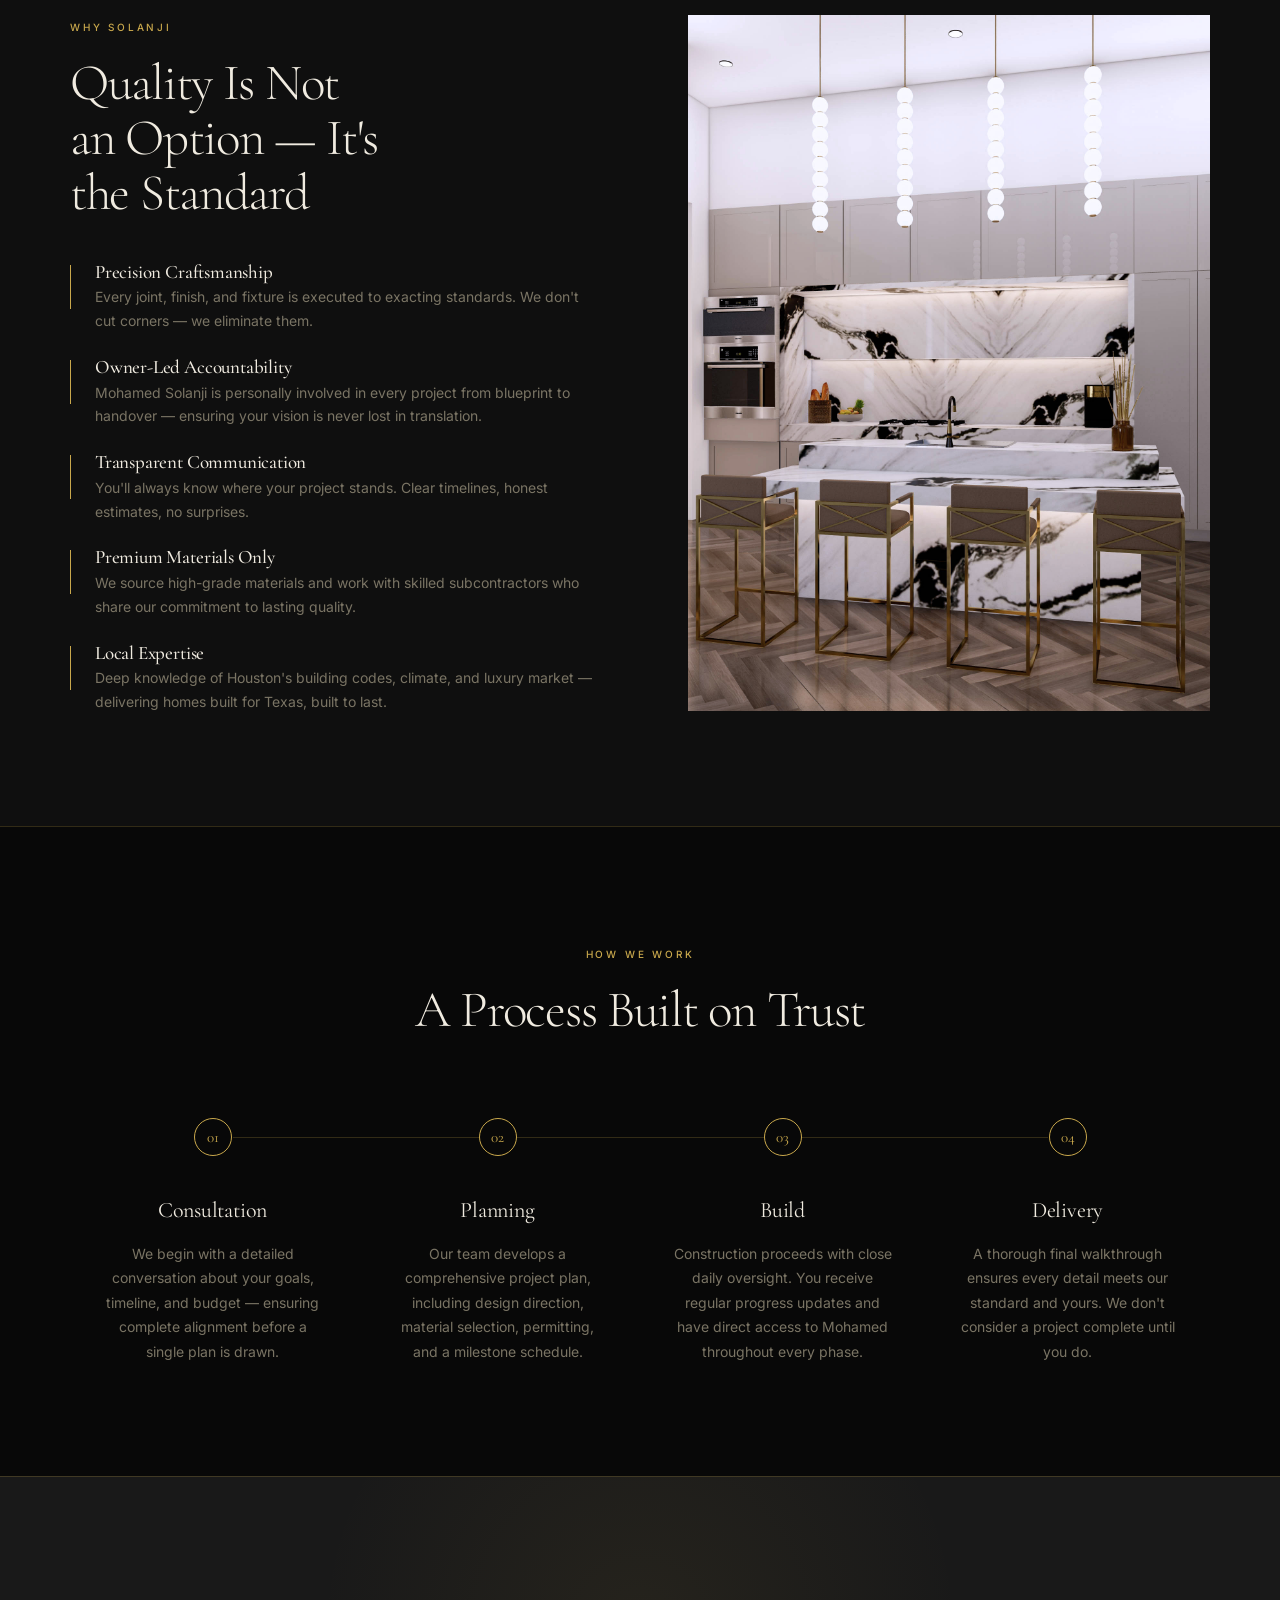
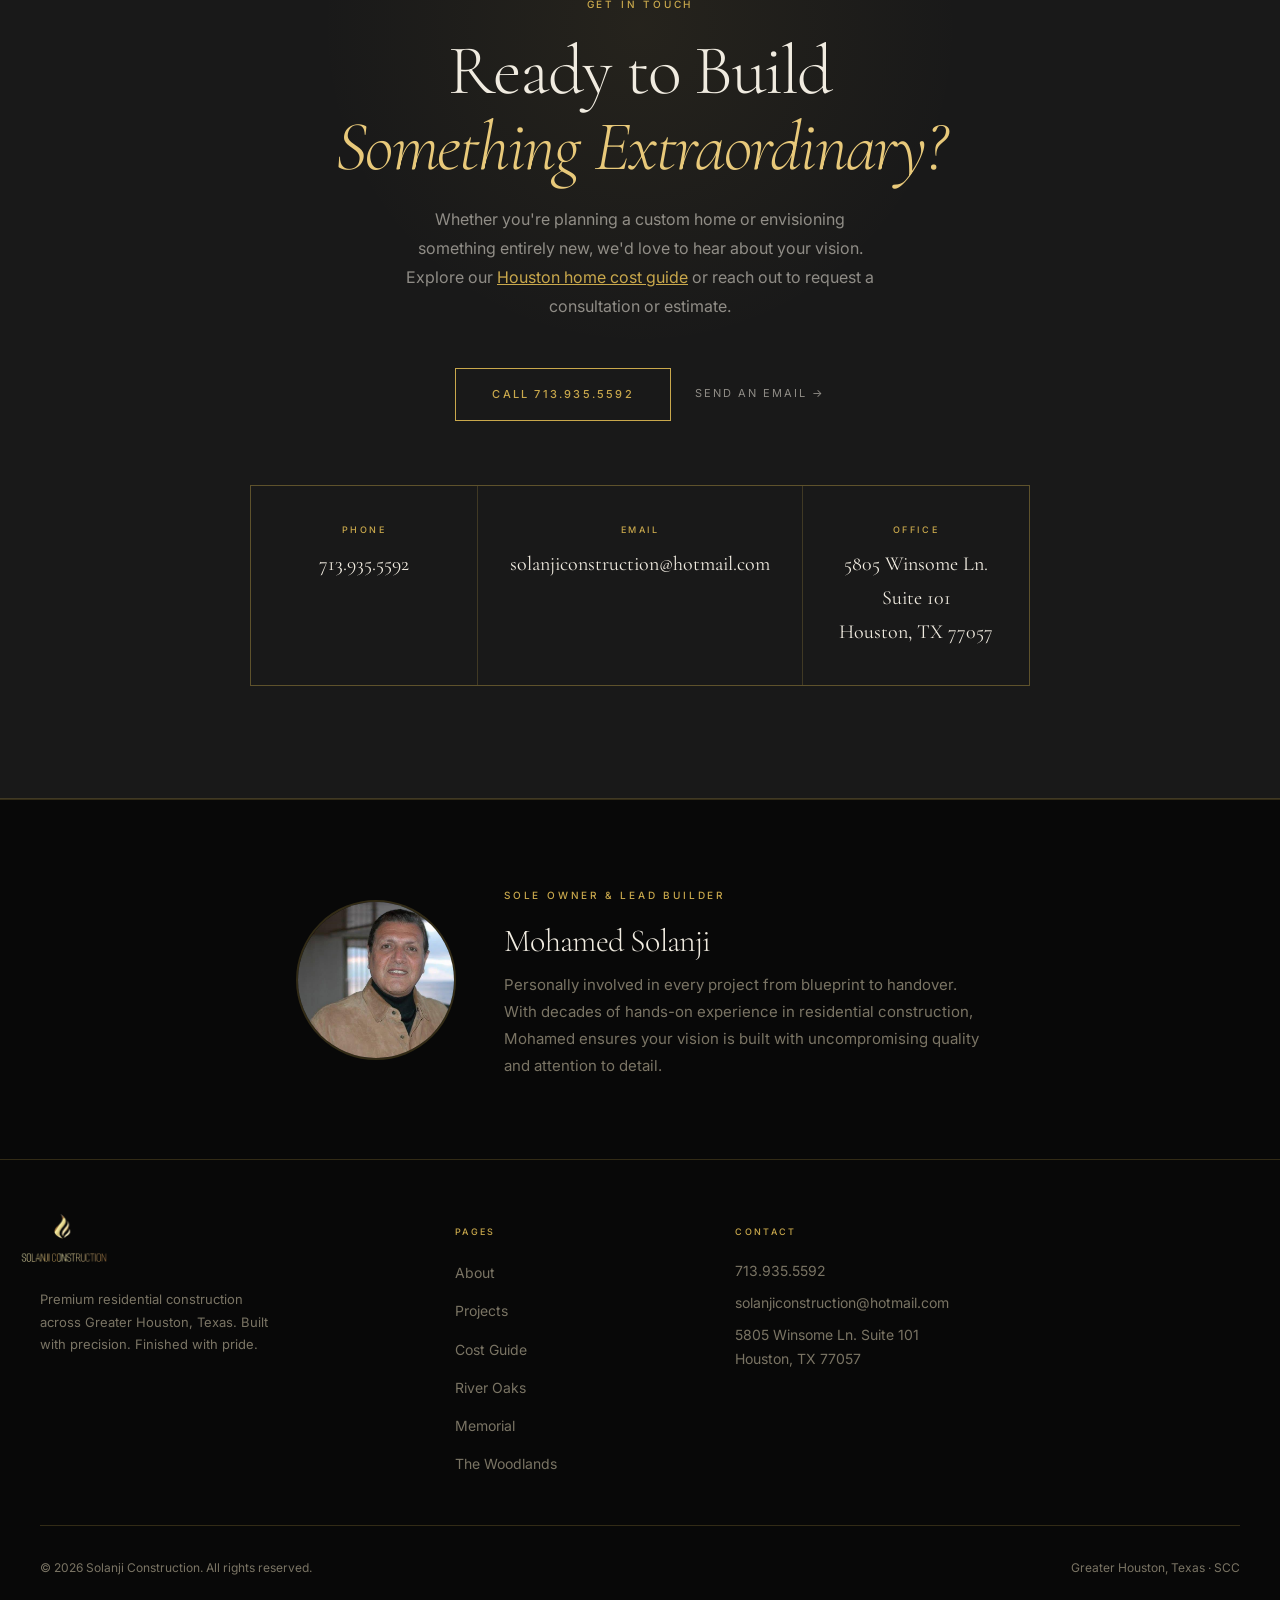
==== commit 2361a861: "Fix audit issues: schema markup, Memorial HTML, phone number - Add JSON-LD structured data to all pa" ====
--- a/index.html
+++ b/index.html
@@ -29,6 +29,41 @@
 
   <!-- ===== SHARED STYLES ===== -->
   <link rel="stylesheet" href="styles.css" />
+
+  <!-- ===== STRUCTURED DATA ===== -->
+  <script type="application/ld+json">
+  {
+    "@context": "https://schema.org",
+    "@type": "HomeBuilder",
+    "name": "Solanji Construction",
+    "url": "https://solanjiconstruction.com",
+    "logo": "https://solanjiconstruction.com/transparentlogo.png",
+    "image": "https://solanjiconstruction.com/extracted_images/image2.jpg",
+    "description": "Solanji Construction builds premium custom homes across Greater Houston, TX. Ground-up builds, luxury interiors, and owner-led craftsmanship without compromise.",
+    "telephone": "+17139355592",
+    "email": "solanjiconstruction@hotmail.com",
+    "address": {
+      "@type": "PostalAddress",
+      "streetAddress": "5805 Winsome Ln. Suite 101",
+      "addressLocality": "Houston",
+      "addressRegion": "TX",
+      "postalCode": "77057",
+      "addressCountry": "US"
+    },
+    "areaServed": [
+      { "@type": "City", "name": "Houston", "sameAs": "https://en.wikipedia.org/wiki/Houston" },
+      { "@type": "Neighborhood", "name": "River Oaks" },
+      { "@type": "Neighborhood", "name": "Memorial" },
+      { "@type": "Place", "name": "The Woodlands" }
+    ],
+    "founder": {
+      "@type": "Person",
+      "name": "Mohamed Solanji",
+      "jobTitle": "Owner & Lead Builder"
+    },
+    "sameAs": []
+  }
+  </script>
 
   <style>
     .hero-bg { background-image: url('extracted_images/image2.jpg'); }
@@ -528,7 +563,7 @@
           <h2>Ready to Build<br /><em>Something Extraordinary?</em></h2>
           <p>Whether you're planning a custom home or envisioning something entirely new, we'd love to hear about your vision. Explore our <a href="cost-to-build-home-houston.html" style="color:var(--gold);text-decoration:underline;">Houston home cost guide</a> or reach out to request a consultation or estimate.</p>
           <div class="cta-btn-row">
-            <a href="tel:+17139355592" class="btn-primary"><span>Call +1 713.935.5592</span></a>
+            <a href="tel:+17139355592" class="btn-primary"><span>Call 713.935.5592</span></a>
             <a href="mailto:solanjiconstruction@hotmail.com" class="btn-ghost">Send an Email →</a>
           </div>
 
--- a/styles.css
+++ b/styles.css
@@ -1051,12 +1051,12 @@
   max-width: 1220px;
   margin: 0 auto;
   display: grid;
-  grid-template-columns: 1.6fr 1fr 1fr;
+  grid-template-columns: 1.6fr 1fr 1fr 1fr;
   gap: 3.5rem;
   padding-bottom: 3rem;
   border-bottom: 1px solid var(--gold-border);
 }
-.footer-brand img { height: 120px; margin: -36px 0 -20px 0; }
+.footer-brand img { height: 120px; margin: -36px 0 -20px -36px; }
 .footer-brand p {
   font-size: 0.8125rem;
   color: var(--text-muted);
